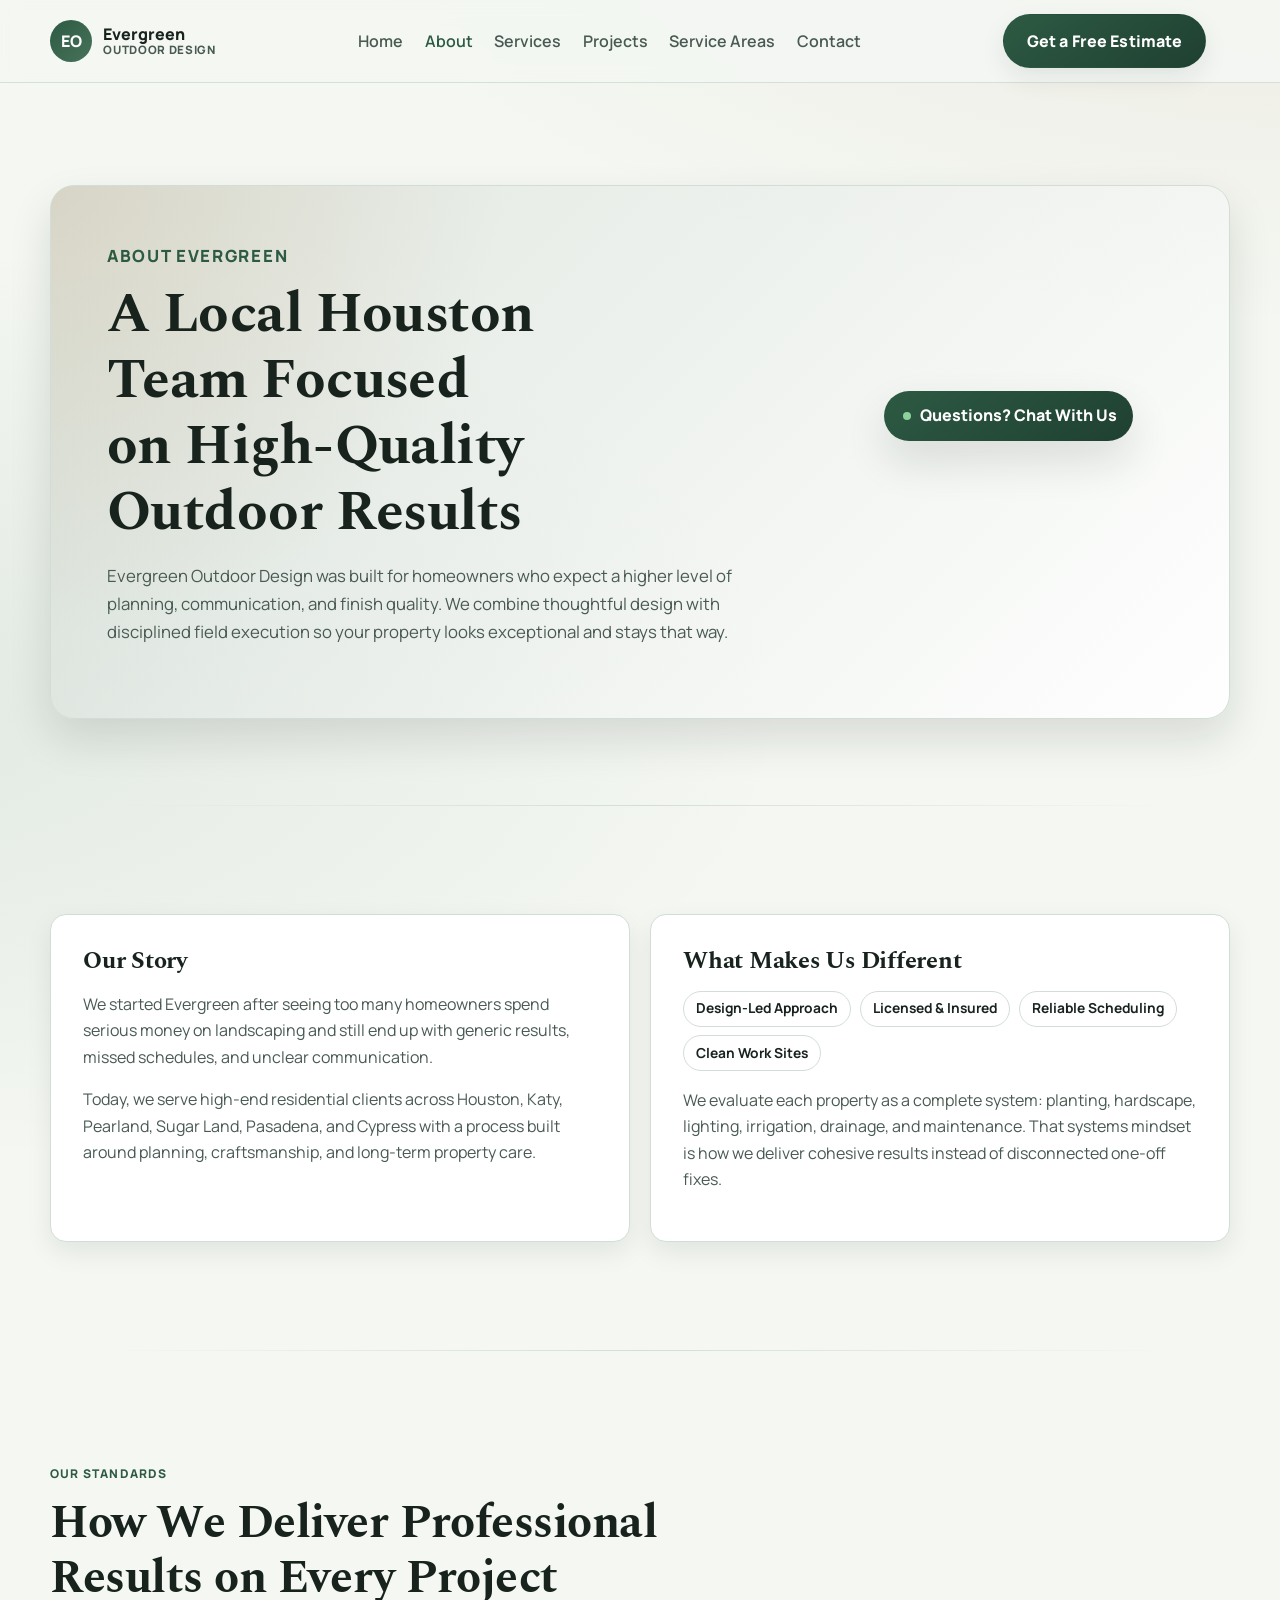
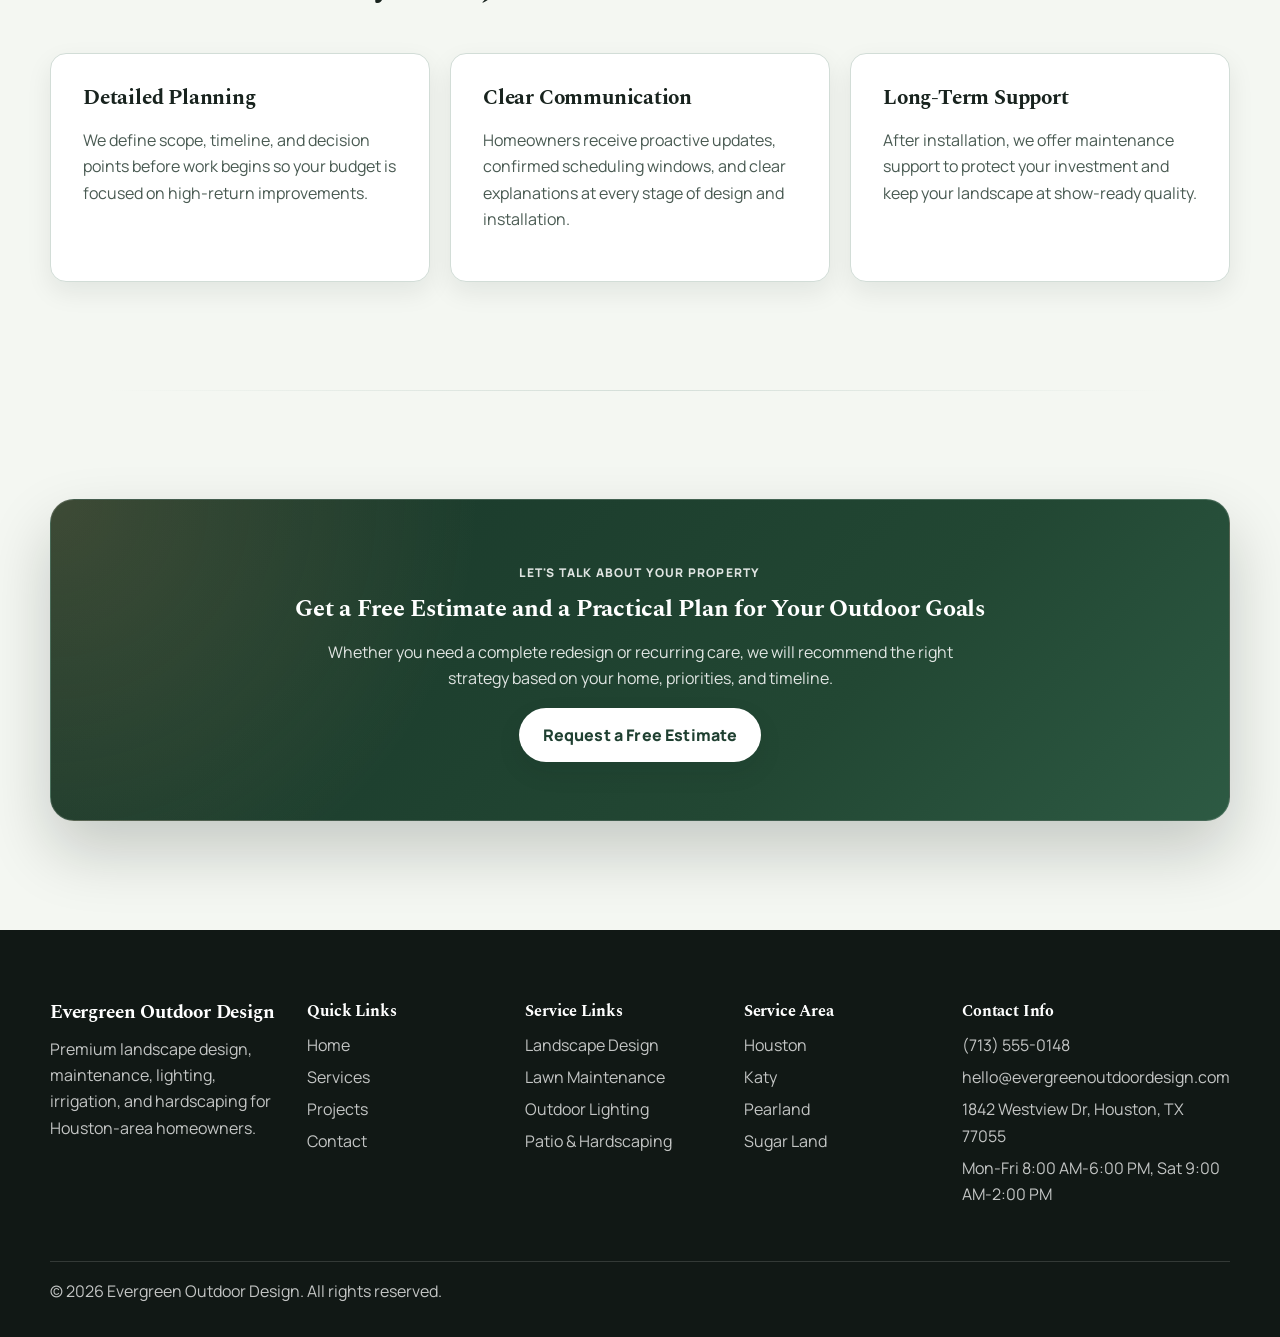
==== about.html @ 821542f3 "Add new service pages for patio hardscaping, projects, service areas, and services with detailed des" ====
<!DOCTYPE html>
<html lang="en">
  <head>
    <meta charset="UTF-8" />
    <meta name="viewport" content="width=device-width, initial-scale=1.0" />
    <title>About Evergreen Outdoor Design | Houston Landscaping Experts</title>
    <meta
      name="description"
      content="Learn how Evergreen Outdoor Design helps Houston homeowners with premium landscape design, installation, and maintenance."
    />
    <link rel="preconnect" href="https://fonts.googleapis.com" />
    <link rel="preconnect" href="https://fonts.gstatic.com" crossorigin />
    <link
      href="https://fonts.googleapis.com/css2?family=Manrope:wght@400;500;600;700;800&family=Spectral:wght@500;600;700&display=swap"
      rel="stylesheet"
    />
    <link rel="stylesheet" href="styles.css" />
  </head>
  <body>
    <a class="skip-link" href="#main-content">Skip to content</a>

    <header class="site-header">
      <div class="container nav-wrap">
        <a class="brand" href="index.html" aria-label="Evergreen Outdoor Design Home">
          <span class="brand-mark">EO</span>
          <span class="brand-text">Evergreen<small>Outdoor Design</small></span>
        </a>
        <button class="menu-toggle" aria-expanded="false" aria-controls="main-nav">
          Menu
        </button>
        <nav class="main-nav" id="main-nav" aria-label="Primary">
          <a href="index.html">Home</a>
          <a href="about.html">About</a>
          <a href="services.html">Services</a>
          <a href="projects.html">Projects</a>
          <a href="service-areas.html">Service Areas</a>
          <a href="contact.html">Contact</a>
        </nav>
        <a class="btn btn-primary nav-cta" href="contact.html">Get a Free Estimate</a>
      </div>
    </header>

    <main id="main-content">
      <section class="page-hero section">
        <div class="container page-hero-panel">
          <p class="eyebrow">About Evergreen</p>
          <h1>A Local Houston Team Focused on High-Quality Outdoor Results</h1>
          <p>
            Evergreen Outdoor Design was built for homeowners who expect a higher level
            of planning, communication, and finish quality. We combine thoughtful
            design with disciplined field execution so your property looks exceptional
            and stays that way.
          </p>
        </div>
      </section>

      <section class="section">
        <div class="container grid-2">
          <article class="card">
            <h2>Our Story</h2>
            <p>
              We started Evergreen after seeing too many homeowners spend serious money
              on landscaping and still end up with generic results, missed schedules,
              and unclear communication.
            </p>
            <p>
              Today, we serve high-end residential clients across Houston, Katy,
              Pearland, Sugar Land, Pasadena, and Cypress with a process built around
              planning, craftsmanship, and long-term property care.
            </p>
          </article>
          <article class="card">
            <h2>What Makes Us Different</h2>
            <ul class="pill-list" style="margin-bottom: 1rem">
              <li>Design-Led Approach</li>
              <li>Licensed &amp; Insured</li>
              <li>Reliable Scheduling</li>
              <li>Clean Work Sites</li>
            </ul>
            <p>
              We evaluate each property as a complete system: planting, hardscape,
              lighting, irrigation, drainage, and maintenance. That systems mindset is
              how we deliver cohesive results instead of disconnected one-off fixes.
            </p>
          </article>
        </div>
      </section>

      <section class="section">
        <div class="container">
          <div class="section-head">
            <p class="eyebrow">Our Standards</p>
            <h2>How We Deliver Professional Results on Every Project</h2>
          </div>
          <div class="grid-3">
            <article class="card">
              <h3>Detailed Planning</h3>
              <p>
                We define scope, timeline, and decision points before work begins so
                your budget is focused on high-return improvements.
              </p>
            </article>
            <article class="card">
              <h3>Clear Communication</h3>
              <p>
                Homeowners receive proactive updates, confirmed scheduling windows, and
                clear explanations at every stage of design and installation.
              </p>
            </article>
            <article class="card">
              <h3>Long-Term Support</h3>
              <p>
                After installation, we offer maintenance support to protect your
                investment and keep your landscape at show-ready quality.
              </p>
            </article>
          </div>
        </div>
      </section>

      <section class="section">
        <div class="container cta-band">
          <p class="eyebrow">Let's Talk About Your Property</p>
          <h2>Get a Free Estimate and a Practical Plan for Your Outdoor Goals</h2>
          <p>
            Whether you need a complete redesign or recurring care, we will recommend
            the right strategy based on your home, priorities, and timeline.
          </p>
          <a class="btn btn-primary" href="contact.html">Request a Free Estimate</a>
        </div>
      </section>
    </main>

    <footer class="site-footer">
      <div class="container footer-grid">
        <div>
          <h3>Evergreen Outdoor Design</h3>
          <p>
            Premium landscape design, maintenance, lighting, irrigation, and
            hardscaping for Houston-area homeowners.
          </p>
        </div>
        <div>
          <h4>Quick Links</h4>
          <ul>
            <li><a href="index.html">Home</a></li>
            <li><a href="services.html">Services</a></li>
            <li><a href="projects.html">Projects</a></li>
            <li><a href="contact.html">Contact</a></li>
          </ul>
        </div>
        <div>
          <h4>Service Links</h4>
          <ul>
            <li><a href="landscape-design.html">Landscape Design</a></li>
            <li><a href="lawn-maintenance.html">Lawn Maintenance</a></li>
            <li><a href="outdoor-lighting.html">Outdoor Lighting</a></li>
            <li><a href="patio-hardscaping.html">Patio &amp; Hardscaping</a></li>
          </ul>
        </div>
        <div>
          <h4>Service Area</h4>
          <ul>
            <li>Houston</li>
            <li>Katy</li>
            <li>Pearland</li>
            <li>Sugar Land</li>
          </ul>
        </div>
        <div>
          <h4>Contact Info</h4>
          <ul>
            <li>(713) 555-0148</li>
            <li>hello@evergreenoutdoordesign.com</li>
            <li>1842 Westview Dr, Houston, TX 77055</li>
            <li>Mon-Fri 8:00 AM-6:00 PM, Sat 9:00 AM-2:00 PM</li>
          </ul>
        </div>
      </div>
      <div class="container footer-bottom">
        <p>&copy; <span id="year"></span> Evergreen Outdoor Design. All rights reserved.</p>
      </div>
    </footer>

    <section class="chatbot" aria-label="Website chat assistant">
      <button class="chatbot-toggle" id="chatbot-toggle" aria-expanded="false">
        Questions? Chat With Us
      </button>
      <div class="chatbot-panel" id="chatbot-panel">
        <div class="chatbot-header">
          <div class="chatbot-title-wrap">
            <span class="chatbot-avatar" aria-hidden="true">EO</span>
            <div>
              <h3>Evergreen Assistant</h3>
              <p>Usually replies in under 5 minutes</p>
            </div>
          </div>
          <button id="chatbot-close" aria-label="Close chat">&times;</button>
        </div>
        <div class="chatbot-messages" id="chatbot-messages">
          <div class="msg bot">
            Welcome to Evergreen Outdoor Design. I can help with estimates, services,
            and service areas.
            <span class="msg-time">Just now</span>
          </div>
        </div>
        <div class="chatbot-quick-actions">
          <button type="button" data-question="estimate">How do I get an estimate?</button>
          <button type="button" data-question="areas">What areas do you serve?</button>
          <button type="button" data-question="services">What services do you offer?</button>
        </div>
        <form class="chatbot-input-row" id="chatbot-form">
          <label class="sr-only" for="chatbot-input">Type your message</label>
          <input id="chatbot-input" type="text" placeholder="Ask a question..." autocomplete="off" />
          <button type="submit">Send</button>
        </form>
      </div>
    </section>

    <script src="script.js"></script>
  </body>
</html>
---- styles.css ----
/* =========================
   Evergreen Outdoor Design
   Shared Multi-Page Styles
========================= */

/* ---------- Design Tokens ---------- */
:root {
  --font-body: "Manrope", "Segoe UI", sans-serif;
  --font-heading: "Spectral", Georgia, serif;

  --color-bg: #f4f7f2;
  --color-surface: #ffffff;
  --color-surface-soft: #edf3ee;
  --color-text: #18231e;
  --color-text-soft: #495a52;
  --color-primary: #2d5a43;
  --color-primary-strong: #1f4031;
  --color-accent: #b58b5d;
  --color-border: #d2ddd7;
  --color-dark: #111815;
  --color-success: #8dd29d;

  --shadow-sm: 0 10px 26px rgba(16, 29, 23, 0.08);
  --shadow-md: 0 20px 44px rgba(14, 24, 20, 0.12);
  --shadow-lg: 0 30px 64px rgba(10, 18, 15, 0.2);

  --radius-sm: 10px;
  --radius-md: 16px;
  --radius-lg: 24px;
  --radius-pill: 999px;

  --space-1: 0.5rem;
  --space-2: 0.75rem;
  --space-3: 1rem;
  --space-4: 1.5rem;
  --space-5: 2rem;
  --space-6: 3rem;
  --space-7: 4.5rem;
  --space-8: 6.5rem;

  --max-width: 1180px;
}

/* ---------- Base ---------- */
*,
*::before,
*::after {
  box-sizing: border-box;
}

html {
  scroll-behavior: smooth;
}

body {
  margin: 0;
  font-family: var(--font-body);
  color: var(--color-text);
  line-height: 1.65;
  background:
    radial-gradient(1100px 560px at 106% -8%, rgba(181, 139, 93, 0.15), transparent),
    radial-gradient(920px 460px at -10% 24%, rgba(45, 90, 67, 0.09), transparent),
    var(--color-bg);
}

h1,
h2,
h3,
h4 {
  margin: 0 0 var(--space-3);
  font-family: var(--font-heading);
  line-height: 1.18;
  letter-spacing: -0.01em;
}

h1,
h2 {
  text-wrap: balance;
}

p {
  margin: 0 0 var(--space-3);
  color: var(--color-text-soft);
}

a {
  color: inherit;
  text-decoration: none;
}

ul {
  list-style: none;
  margin: 0;
  padding: 0;
}

input,
textarea,
select,
button {
  font: inherit;
}

.container {
  width: min(100% - 2rem, var(--max-width));
  margin-inline: auto;
}

.section {
  padding-block: clamp(4.2rem, 9vw, 6.8rem);
  position: relative;
}

.section + .section::before {
  content: "";
  position: absolute;
  top: 0;
  left: 50%;
  transform: translateX(-50%);
  width: min(90%, 1060px);
  height: 1px;
  background: linear-gradient(
    90deg,
    rgba(210, 221, 215, 0),
    rgba(210, 221, 215, 0.95),
    rgba(210, 221, 215, 0)
  );
}

.eyebrow {
  display: inline-block;
  margin-bottom: var(--space-2);
  text-transform: uppercase;
  letter-spacing: 0.1em;
  font-weight: 800;
  font-size: 0.75rem;
  color: var(--color-primary);
}

.section-head {
  max-width: 760px;
  margin-bottom: var(--space-6);
}

.section-head h2 {
  font-size: clamp(1.9rem, 4.3vw, 2.9rem);
}

.skip-link {
  position: absolute;
  left: -9999px;
  top: var(--space-2);
  background: var(--color-dark);
  color: #fff;
  padding: 0.55rem 0.8rem;
  border-radius: var(--radius-sm);
  z-index: 999;
}

.skip-link:focus {
  left: var(--space-3);
}

/* ---------- Buttons ---------- */
.btn {
  display: inline-flex;
  align-items: center;
  justify-content: center;
  gap: 0.35rem;
  border: 1px solid transparent;
  border-radius: var(--radius-pill);
  padding: 0.82rem 1.4rem;
  font-weight: 800;
  letter-spacing: 0.01em;
  transition: transform 0.25s ease, box-shadow 0.25s ease, border-color 0.25s ease;
}

.btn:hover,
.btn:focus-visible {
  transform: translateY(-1px);
}

.btn-primary {
  color: #fff;
  background: linear-gradient(145deg, var(--color-primary), var(--color-primary-strong));
  box-shadow: var(--shadow-sm);
}

.btn-primary:hover,
.btn-primary:focus-visible {
  box-shadow: var(--shadow-md);
}

.btn-secondary {
  background: rgba(255, 255, 255, 0.92);
  border-color: #c4d2cb;
}

.btn-secondary:hover,
.btn-secondary:focus-visible {
  border-color: #b1c3ba;
}

/* ---------- Header / Navigation ---------- */
.site-header {
  position: sticky;
  top: 0;
  z-index: 80;
  backdrop-filter: blur(10px);
  background: rgba(244, 247, 242, 0.92);
  border-bottom: 1px solid rgba(210, 221, 215, 0.88);
}

.nav-wrap {
  min-height: 82px;
  display: grid;
  grid-template-columns: auto 1fr auto auto;
  gap: var(--space-4);
  align-items: center;
}

.brand {
  display: inline-flex;
  align-items: center;
  gap: 0.7rem;
}

.brand-mark {
  width: 42px;
  height: 42px;
  border-radius: 50%;
  display: grid;
  place-items: center;
  color: #fff;
  font-weight: 800;
  background: linear-gradient(135deg, var(--color-primary), #48735a);
}

.brand-text {
  font-weight: 800;
  line-height: 1.12;
}

.brand-text small {
  display: block;
  font-size: 0.72rem;
  text-transform: uppercase;
  letter-spacing: 0.06em;
  color: var(--color-text-soft);
}

.menu-toggle {
  display: none;
  border: 1px solid var(--color-border);
  background: #fff;
  border-radius: var(--radius-pill);
  padding: 0.5rem 0.92rem;
  font-weight: 700;
}

.main-nav {
  display: flex;
  justify-content: center;
  gap: 1.35rem;
}

.main-nav a {
  color: var(--color-text-soft);
  font-weight: 600;
  padding-block: 0.15rem;
}

.main-nav a:hover,
.main-nav a:focus-visible,
.main-nav a.active {
  color: var(--color-primary);
}

/* ---------- Hero ---------- */
.hero {
  padding-top: clamp(4.8rem, 9vw, 7.2rem);
}

.hero-grid {
  display: grid;
  grid-template-columns: 1.08fr 0.92fr;
  gap: clamp(1.8rem, 4vw, 3.6rem);
  align-items: center;
}

.hero h1 {
  font-size: clamp(2.3rem, 6vw, 4.2rem);
  max-width: 14ch;
}

.hero-subhead {
  max-width: 62ch;
  font-size: clamp(1rem, 1.5vw, 1.15rem);
}

.hero-actions {
  display: flex;
  flex-wrap: wrap;
  gap: var(--space-3);
  margin-block: var(--space-4);
}

.trust-badges {
  display: grid;
  grid-template-columns: repeat(2, minmax(0, 1fr));
  gap: 0.6rem;
  max-width: 580px;
}

.trust-badges li {
  border: 1px solid var(--color-border);
  border-radius: var(--radius-pill);
  background: rgba(255, 255, 255, 0.86);
  padding: 0.46rem 0.85rem;
  font-size: 0.9rem;
  color: var(--color-text);
}

.hero-visual {
  min-height: 480px;
  border-radius: var(--radius-lg);
  background:
    linear-gradient(160deg, rgba(42, 80, 60, 0.98), rgba(15, 30, 24, 0.96)),
    radial-gradient(circle at 82% 12%, rgba(255, 255, 255, 0.2), transparent 40%);
  box-shadow: var(--shadow-lg);
  position: relative;
  overflow: hidden;
}

.hero-visual::before {
  content: "";
  position: absolute;
  inset: 0;
  background:
    linear-gradient(90deg, rgba(255, 255, 255, 0.05), transparent),
    repeating-linear-gradient(
      -35deg,
      transparent,
      transparent 22px,
      rgba(255, 255, 255, 0.04) 22px,
      rgba(255, 255, 255, 0.04) 24px
    );
}

.stat-card {
  position: absolute;
  background: rgba(255, 255, 255, 0.93);
  border: 1px solid rgba(255, 255, 255, 0.85);
  border-radius: var(--radius-md);
  box-shadow: var(--shadow-md);
  padding: var(--space-4);
}

.stat-card strong {
  display: block;
  font-family: var(--font-heading);
  font-size: 1.85rem;
  color: var(--color-primary);
}

.stat-primary {
  top: 12%;
  left: 9%;
  width: 62%;
}

.stat-secondary {
  right: 8%;
  top: 48%;
  width: 44%;
}

.stat-tertiary {
  left: 9%;
  bottom: 10%;
  width: 50%;
}

/* ---------- Page Hero ---------- */
.page-hero {
  padding-top: clamp(4.2rem, 8vw, 6.5rem);
  padding-bottom: clamp(3.4rem, 7vw, 5.4rem);
}

.page-hero-panel {
  border: 1px solid var(--color-border);
  border-radius: var(--radius-lg);
  padding: clamp(2rem, 5vw, 3.5rem);
  background:
    radial-gradient(circle at 0% 0%, rgba(181, 139, 93, 0.2), transparent 35%),
    linear-gradient(135deg, rgba(45, 90, 67, 0.1), rgba(255, 255, 255, 0.92));
  box-shadow: var(--shadow-md);
}

.page-hero h1 {
  font-size: clamp(2rem, 5vw, 3.5rem);
  max-width: 16ch;
}

.page-hero p {
  max-width: 66ch;
  font-size: 1.05rem;
}

/* ---------- Shared Layout Blocks ---------- */
.grid-2 {
  display: grid;
  grid-template-columns: repeat(2, minmax(0, 1fr));
  gap: 1.25rem;
}

.grid-3 {
  display: grid;
  grid-template-columns: repeat(3, minmax(0, 1fr));
  gap: 1.25rem;
}

.card {
  background: var(--color-surface);
  border: 1px solid var(--color-border);
  border-radius: var(--radius-md);
  padding: var(--space-5);
  box-shadow: var(--shadow-sm);
}

.card h3 {
  font-size: 1.3rem;
}

.pill-list {
  display: flex;
  flex-wrap: wrap;
  gap: 0.55rem;
}

.pill-list li {
  border-radius: var(--radius-pill);
  border: 1px solid var(--color-border);
  background: rgba(255, 255, 255, 0.9);
  padding: 0.34rem 0.75rem;
  font-weight: 700;
  font-size: 0.86rem;
}

/* ---------- Home Specific ---------- */
.featured-services {
  background: linear-gradient(
    180deg,
    rgba(237, 243, 238, 0.46),
    rgba(237, 243, 238, 0.85) 34%,
    rgba(237, 243, 238, 0.38)
  );
}

.service-card {
  position: relative;
  border-top: 3px solid rgba(45, 90, 67, 0.34);
  transition: transform 0.25s ease, box-shadow 0.25s ease, border-top-color 0.25s ease;
}

.service-card:hover {
  transform: translateY(-4px);
  box-shadow: var(--shadow-md);
  border-top-color: var(--color-primary);
}

.service-icon {
  width: 2.2rem;
  height: 2.2rem;
  border-radius: 50%;
  display: grid;
  place-items: center;
  background: linear-gradient(145deg, var(--color-primary), var(--color-primary-strong));
  color: #fff;
  font-size: 0.74rem;
  font-weight: 800;
  margin-bottom: 0.65rem;
}

.service-link {
  margin-top: auto;
  display: inline-block;
  font-weight: 800;
  color: var(--color-primary);
}

.service-link:hover,
.service-link:focus-visible {
  color: var(--color-primary-strong);
}

.projects-grid {
  display: grid;
  grid-template-columns: repeat(12, minmax(0, 1fr));
  gap: 1.25rem;
}

.project-card {
  grid-column: span 6;
  overflow: hidden;
  padding: 0;
  transition: transform 0.25s ease, box-shadow 0.25s ease;
}

.project-featured {
  grid-column: span 12;
}

.project-card:hover {
  transform: translateY(-4px);
  box-shadow: var(--shadow-md);
}

.project-image {
  min-height: 250px;
  position: relative;
  background:
    linear-gradient(90deg, rgba(42, 54, 48, 0.96) 0 50%, rgba(71, 109, 84, 0.95) 50%),
    radial-gradient(circle at 20% 34%, rgba(255, 255, 255, 0.22), transparent 46%);
}

.project-featured .project-image {
  min-height: 330px;
}

.project-image.variant-two {
  background:
    linear-gradient(90deg, rgba(37, 48, 43, 0.96) 0 47%, rgba(89, 125, 100, 0.95) 47%),
    radial-gradient(circle at 20% 44%, rgba(255, 255, 255, 0.2), transparent 46%);
}

.project-image.variant-three {
  background:
    linear-gradient(90deg, rgba(40, 51, 47, 0.96) 0 52%, rgba(83, 118, 94, 0.95) 52%),
    radial-gradient(circle at 25% 50%, rgba(255, 255, 255, 0.16), transparent 46%);
}

.tag {
  position: absolute;
  top: 14px;
  left: 14px;
  z-index: 2;
  font-size: 0.74rem;
  text-transform: uppercase;
  letter-spacing: 0.08em;
  color: #fff;
  border: 1px solid rgba(255, 255, 255, 0.4);
  border-radius: var(--radius-pill);
  padding: 0.28rem 0.64rem;
}

.tag.after {
  left: auto;
  right: 14px;
}

.project-badge {
  position: absolute;
  left: 14px;
  bottom: 14px;
  z-index: 2;
  font-size: 0.73rem;
  font-weight: 800;
  letter-spacing: 0.04em;
  color: #fff;
  background: rgba(17, 30, 24, 0.44);
  border: 1px solid rgba(255, 255, 255, 0.35);
  border-radius: var(--radius-pill);
  padding: 0.32rem 0.7rem;
}

.project-copy {
  padding: 1.3rem;
}

.testimonials {
  background: linear-gradient(
    180deg,
    rgba(237, 243, 238, 0.28),
    rgba(237, 243, 238, 0.62),
    rgba(237, 243, 238, 0.28)
  );
}

.testimonial-card .stars {
  margin: 0 0 0.5rem;
  color: #c99a5f;
  letter-spacing: 0.08em;
  font-size: 0.9rem;
  font-weight: 800;
}

.testimonial-card .quote {
  position: relative;
  padding-left: 1.2rem;
  color: var(--color-text);
}

.testimonial-card .quote::before {
  content: '"';
  position: absolute;
  left: 0;
  top: -0.28rem;
  font-family: var(--font-heading);
  font-size: 2rem;
  color: rgba(45, 90, 67, 0.28);
}

.testimonial-card h3 {
  margin-bottom: 0.15rem;
  font-size: 1.07rem;
}

.cta-band {
  text-align: center;
  border-radius: var(--radius-lg);
  padding: clamp(2rem, 5vw, 3.6rem);
  background:
    radial-gradient(circle at 0% 0%, rgba(181, 139, 93, 0.24), transparent 35%),
    linear-gradient(135deg, #183629, #224733 66%, #2d5a43);
  border: 1px solid rgba(255, 255, 255, 0.15);
  box-shadow: var(--shadow-lg);
}

.cta-band .eyebrow,
.cta-band h2,
.cta-band p {
  color: #fff;
}

.cta-band p {
  opacity: 0.86;
  max-width: 64ch;
  margin-inline: auto;
}

.cta-band .btn-primary {
  color: var(--color-primary-strong);
  background: #fff;
}

/* ---------- Projects / Gallery ---------- */
.gallery-grid {
  display: grid;
  grid-template-columns: repeat(3, minmax(0, 1fr));
  gap: 1.25rem;
}

.gallery-card {
  overflow: hidden;
  padding: 0;
}

.gallery-visual {
  min-height: 220px;
  background:
    linear-gradient(145deg, rgba(37, 56, 46, 0.95), rgba(80, 118, 95, 0.95)),
    radial-gradient(circle at 80% 10%, rgba(255, 255, 255, 0.2), transparent 42%);
  position: relative;
}

.gallery-card:hover .gallery-visual::after {
  opacity: 0.12;
}

.gallery-visual::after {
  content: "";
  position: absolute;
  inset: 0;
  background: #fff;
  opacity: 0;
  transition: opacity 0.25s ease;
}

.gallery-copy {
  padding: 1.2rem;
}

/* ---------- Contact ---------- */
.contact-layout {
  display: grid;
  grid-template-columns: 1fr 1fr;
  gap: 1.25rem;
  align-items: start;
}

.contact-details {
  display: grid;
  gap: 0.52rem;
  margin-bottom: 1rem;
}

.contact-details li {
  color: var(--color-text-soft);
}

.map-placeholder {
  min-height: 180px;
  border-radius: var(--radius-md);
  border: 1px dashed #b6c5bd;
  background: linear-gradient(165deg, #f3f7f2, #e7eee7);
  color: var(--color-text-soft);
  font-weight: 600;
  display: grid;
  place-items: center;
}

.form-card label {
  display: block;
  margin-bottom: 0.35rem;
  font-weight: 700;
  color: var(--color-text);
}

.form-card input,
.form-card textarea,
.form-card select {
  width: 100%;
  border: 1px solid #c7d3cc;
  border-radius: var(--radius-sm);
  background: #fff;
  padding: 0.72rem 0.8rem;
  margin-bottom: 0.85rem;
}

.form-card input:focus,
.form-card textarea:focus,
.form-card select:focus {
  outline: 2px solid rgba(45, 90, 67, 0.2);
  border-color: var(--color-primary);
}

.form-note {
  margin-top: var(--space-2);
  min-height: 1.4rem;
  color: var(--color-primary);
}

/* ---------- Footer ---------- */
.site-footer {
  background: var(--color-dark);
  color: rgba(255, 255, 255, 0.84);
  padding-top: var(--space-7);
}

.footer-grid {
  display: grid;
  grid-template-columns: 1.2fr 1fr 1fr 1fr 1.2fr;
  gap: var(--space-4);
  padding-bottom: var(--space-6);
}

.site-footer h3,
.site-footer h4 {
  color: #fff;
  margin-bottom: var(--space-2);
}

.site-footer p,
.site-footer li {
  color: rgba(255, 255, 255, 0.75);
}

.site-footer li {
  margin-bottom: 0.35rem;
}

.site-footer a:hover,
.site-footer a:focus-visible {
  color: #fff;
}

.footer-bottom {
  border-top: 1px solid rgba(255, 255, 255, 0.14);
  padding-block: var(--space-3);
}

/* ---------- Chatbot ---------- */
.chatbot {
  position: fixed;
  right: 1rem;
  bottom: 1rem;
  z-index: 90;
}

.chatbot-toggle {
  border: 0;
  border-radius: var(--radius-pill);
  padding: 0.74rem 1rem 0.74rem 1.16rem;
  color: #fff;
  background: linear-gradient(145deg, var(--color-primary), var(--color-primary-strong));
  font-weight: 800;
  box-shadow: var(--shadow-md);
  display: inline-flex;
  align-items: center;
  gap: 0.55rem;
  cursor: pointer;
}

.chatbot-toggle::before {
  content: "";
  width: 0.52rem;
  height: 0.52rem;
  border-radius: 50%;
  background: var(--color-success);
  box-shadow: 0 0 0 0 rgba(141, 210, 157, 0.66);
  animation: pulse 1.8s infinite;
}

@keyframes pulse {
  0% {
    box-shadow: 0 0 0 0 rgba(141, 210, 157, 0.66);
  }
  70% {
    box-shadow: 0 0 0 10px rgba(141, 210, 157, 0);
  }
  100% {
    box-shadow: 0 0 0 0 rgba(141, 210, 157, 0);
  }
}

.chatbot-panel {
  width: min(380px, calc(100vw - 2rem));
  margin-top: 0.8rem;
  border-radius: var(--radius-md);
  border: 1px solid var(--color-border);
  overflow: hidden;
  background: #fff;
  box-shadow: var(--shadow-lg);
  opacity: 0;
  transform: translateY(10px) scale(0.98);
  visibility: hidden;
  pointer-events: none;
  transition: opacity 0.22s ease, transform 0.22s ease, visibility 0.22s ease;
}

.chatbot-panel.open {
  opacity: 1;
  transform: translateY(0) scale(1);
  visibility: visible;
  pointer-events: auto;
}

.chatbot-header {
  display: flex;
  justify-content: space-between;
  align-items: flex-start;
  gap: 0.6rem;
  padding: 0.85rem 0.95rem;
  border-bottom: 1px solid var(--color-border);
  background: linear-gradient(145deg, #f3f8f4, #edf4ef);
}

.chatbot-title-wrap {
  display: flex;
  align-items: center;
  gap: 0.6rem;
}

.chatbot-avatar {
  width: 32px;
  height: 32px;
  border-radius: 50%;
  display: grid;
  place-items: center;
  color: #fff;
  font-size: 0.78rem;
  font-weight: 800;
  background: linear-gradient(145deg, var(--color-primary), var(--color-primary-strong));
}

.chatbot-header h3 {
  margin: 0;
  font-size: 1.04rem;
}

.chatbot-header p {
  margin: 0;
  font-size: 0.78rem;
}

.chatbot-header button {
  border: 0;
  background: transparent;
  font-size: 1.35rem;
  line-height: 1;
  cursor: pointer;
}

.chatbot-messages {
  max-height: 280px;
  overflow-y: auto;
  padding: 0.9rem;
  display: grid;
  gap: 0.56rem;
}

.msg {
  max-width: 90%;
  border-radius: var(--radius-sm);
  padding: 0.58rem 0.72rem;
  font-size: 0.9rem;
  line-height: 1.5;
}

.msg.bot {
  justify-self: start;
  background: #edf5ef;
  border: 1px solid #d2e1d7;
}

.msg.user {
  justify-self: end;
  background: var(--color-primary);
  color: #fff;
}

.msg-time {
  display: block;
  margin-top: 0.28rem;
  font-size: 0.7rem;
  color: rgba(24, 36, 31, 0.5);
}

.msg.user .msg-time {
  color: rgba(255, 255, 255, 0.75);
}

.msg.typing {
  display: inline-flex;
  align-items: center;
  gap: 0.24rem;
}

.typing-dot {
  width: 0.38rem;
  height: 0.38rem;
  border-radius: 50%;
  background: #87a196;
  animation: typing 1s infinite;
}

.typing-dot:nth-child(2) {
  animation-delay: 0.12s;
}

.typing-dot:nth-child(3) {
  animation-delay: 0.24s;
}

@keyframes typing {
  0%,
  80%,
  100% {
    transform: translateY(0);
    opacity: 0.4;
  }
  40% {
    transform: translateY(-4px);
    opacity: 1;
  }
}

.chatbot-quick-actions {
  display: grid;
  gap: 0.38rem;
  padding: 0.7rem 0.9rem;
  border-top: 1px solid var(--color-border);
  border-bottom: 1px solid var(--color-border);
  background: #fafcfb;
}

.chatbot-quick-actions button {
  text-align: left;
  font-size: 0.86rem;
  font-weight: 700;
  color: var(--color-text);
  border-radius: var(--radius-pill);
  border: 1px solid #cad7d0;
  background: #fff;
  padding: 0.45rem 0.7rem;
  cursor: pointer;
}

.chatbot-input-row {
  display: grid;
  grid-template-columns: 1fr auto;
  gap: 0.5rem;
  padding: 0.78rem 0.9rem;
}

.chatbot-input-row input {
  border: 1px solid #c6d4cc;
  border-radius: var(--radius-pill);
  padding: 0.55rem 0.75rem;
}

.chatbot-input-row button {
  border: 0;
  border-radius: var(--radius-pill);
  background: var(--color-primary);
  color: #fff;
  padding-inline: 0.85rem;
  font-weight: 700;
  cursor: pointer;
}

.sr-only {
  position: absolute;
  width: 1px;
  height: 1px;
  padding: 0;
  margin: -1px;
  overflow: hidden;
  clip: rect(0, 0, 0, 0);
  border: 0;
}

/* ---------- Responsive ---------- */
@media (max-width: 1120px) {
  .nav-wrap {
    grid-template-columns: auto auto 1fr auto;
  }

  .menu-toggle {
    display: inline-flex;
  }

  .main-nav {
    position: absolute;
    top: 82px;
    left: 0;
    right: 0;
    background: rgba(244, 247, 242, 0.98);
    border-bottom: 1px solid var(--color-border);
    display: grid;
    max-height: 0;
    overflow: hidden;
    transition: max-height 0.3s ease;
  }

  .main-nav a {
    padding: 0.9rem 1rem;
    border-top: 1px solid rgba(210, 221, 215, 0.75);
  }

  .main-nav.open {
    max-height: 360px;
  }

  .nav-cta {
    display: none;
  }

  .hero-grid,
  .grid-3,
  .contact-layout,
  .footer-grid {
    grid-template-columns: 1fr;
  }

  .grid-2 {
    grid-template-columns: repeat(2, minmax(0, 1fr));
  }

  .gallery-grid {
    grid-template-columns: repeat(2, minmax(0, 1fr));
  }

  .projects-grid {
    grid-template-columns: repeat(2, minmax(0, 1fr));
  }

  .project-card,
  .project-featured {
    grid-column: span 1;
  }

  .project-featured .project-image {
    min-height: 260px;
  }
}

@media (max-width: 760px) {
  .section {
    padding-block: clamp(3.6rem, 9vw, 4.8rem);
  }

  .trust-badges,
  .grid-2,
  .gallery-grid,
  .projects-grid {
    grid-template-columns: 1fr;
  }

  .hero-visual {
    min-height: 360px;
  }

  .stat-primary {
    width: 82%;
  }

  .stat-secondary {
    width: 54%;
  }

  .stat-tertiary {
    width: 58%;
  }
}
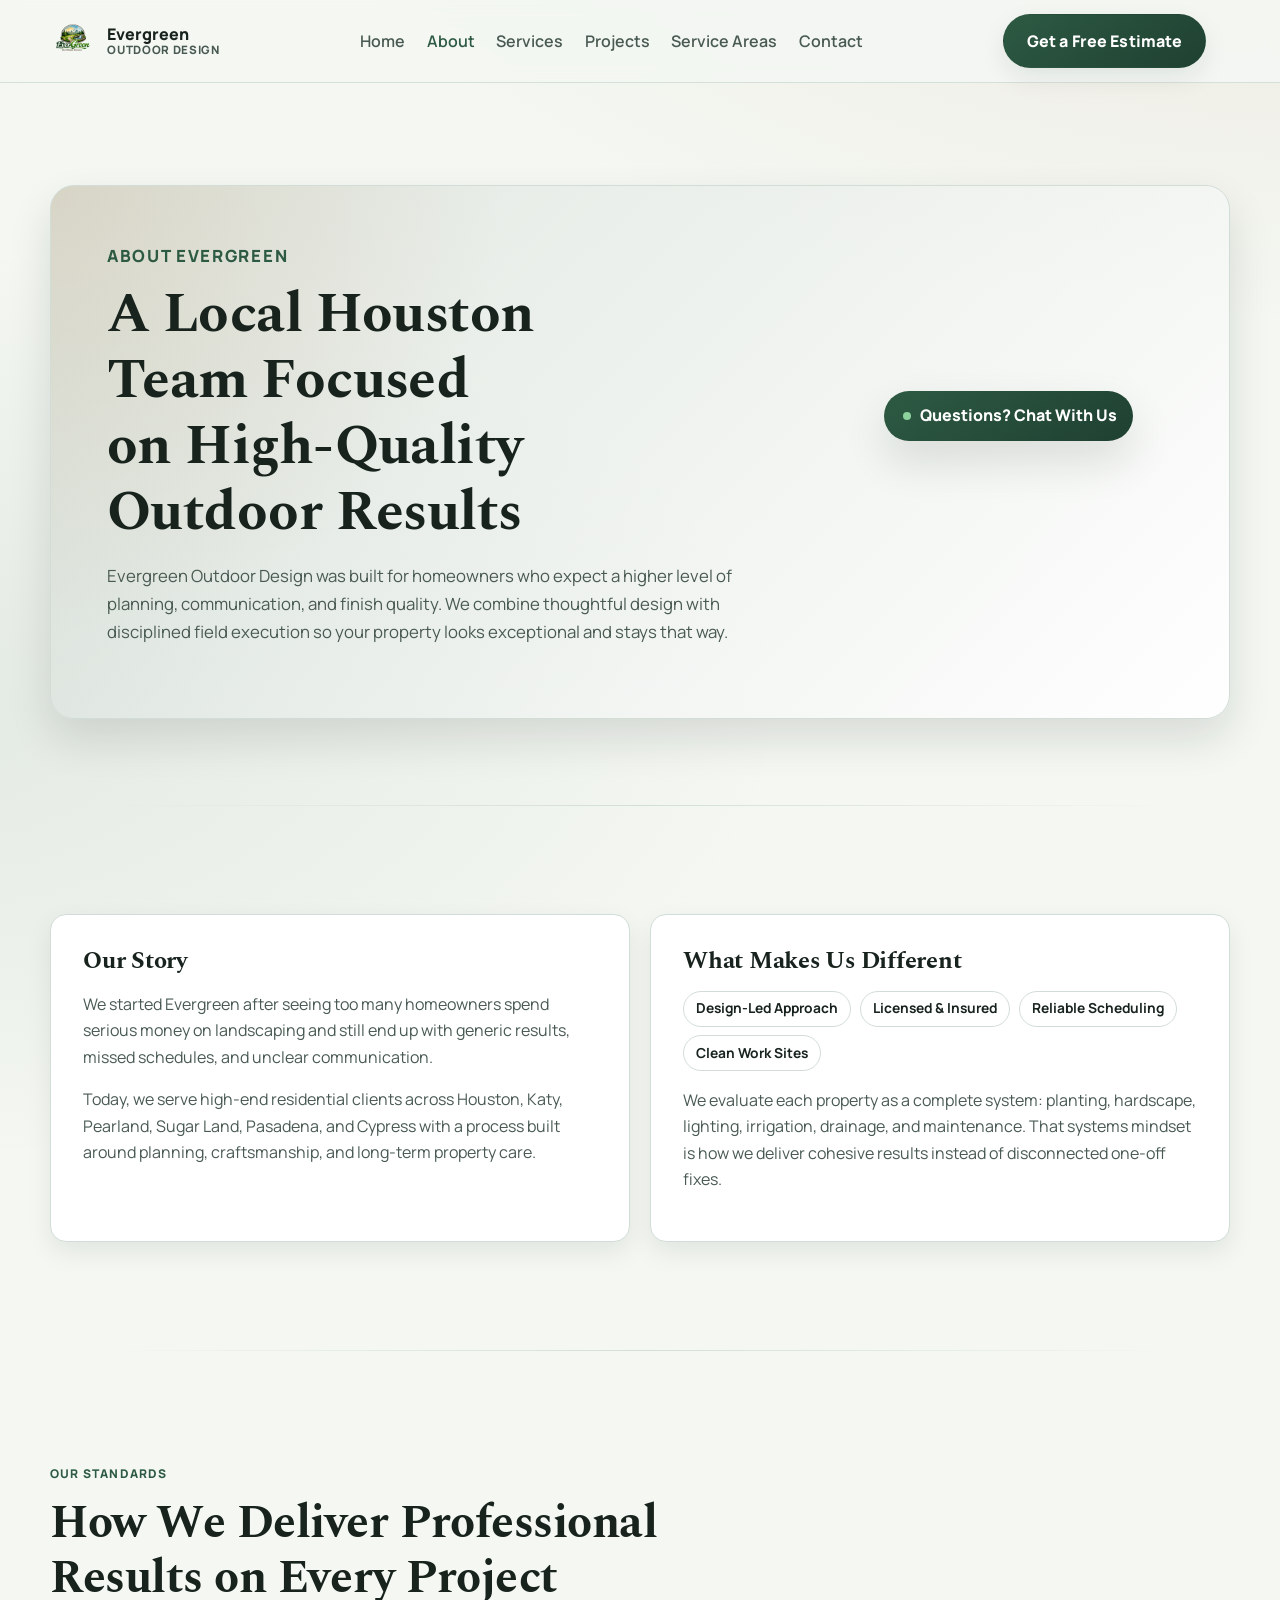
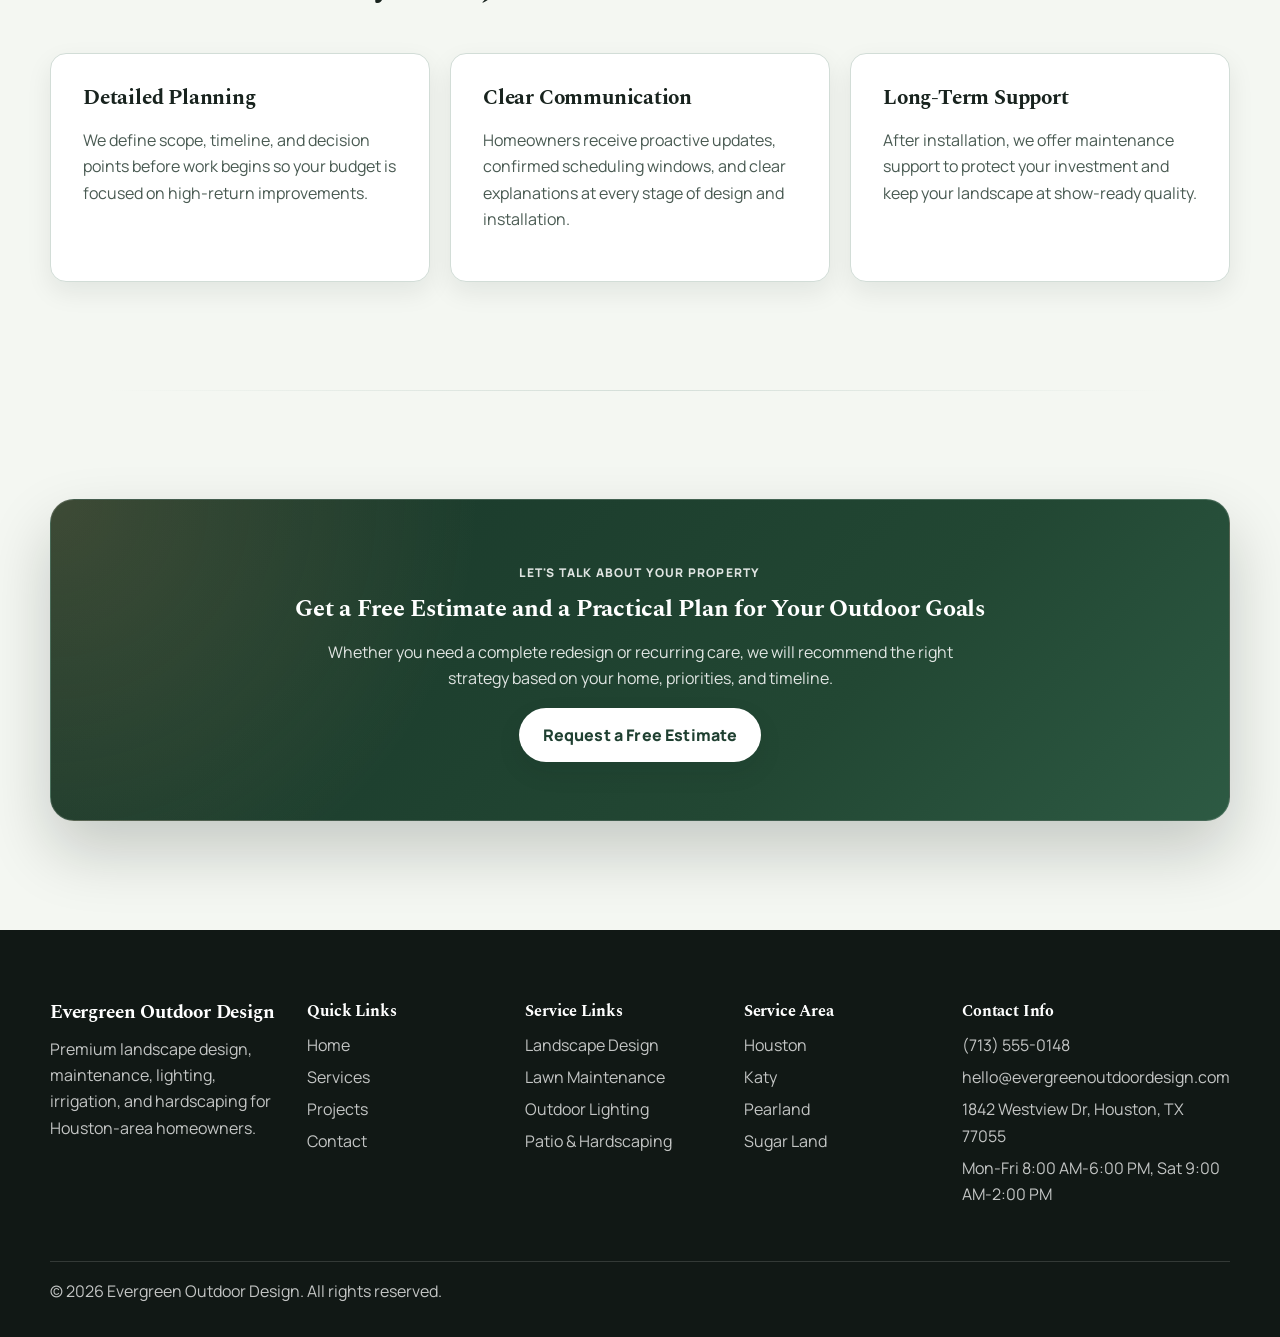
==== commit dd00f2d1: "added photos" ====
--- a/about.html
+++ b/about.html
@@ -22,7 +22,7 @@
     <header class="site-header">
       <div class="container nav-wrap">
         <a class="brand" href="index.html" aria-label="Evergreen Outdoor Design Home">
-          <span class="brand-mark">EO</span>
+          <img class="brand-logo" src="images/logo.png" alt="Evergreen Outdoor Design logo" />
           <span class="brand-text">Evergreen<small>Outdoor Design</small></span>
         </a>
         <button class="menu-toggle" aria-expanded="false" aria-controls="main-nav">
--- a/styles.css
+++ b/styles.css
@@ -225,6 +225,13 @@
   gap: 0.7rem;
 }
 
+.brand-logo {
+  width: 46px;
+  height: 46px;
+  object-fit: contain;
+  flex-shrink: 0;
+}
+
 .brand-mark {
   width: 42px;
   height: 42px;
@@ -347,6 +354,89 @@
     );
 }
 
+.consult-card {
+  border-top: 4px solid var(--color-primary);
+}
+
+.consult-visual {
+  width: 100%;
+  min-height: 170px;
+  border-radius: var(--radius-md);
+  margin-bottom: 1rem;
+  background:
+    linear-gradient(180deg, rgba(13, 24, 20, 0.08), rgba(13, 24, 20, 0.28)),
+    url("https://images.unsplash.com/photo-1592415486683-b81f0f8b0c20?auto=format&fit=crop&w=1200&q=80")
+      center / cover no-repeat;
+}
+
+.consult-card h3 {
+  font-size: 1.55rem;
+}
+
+.quick-form {
+  display: grid;
+  gap: 0.45rem;
+}
+
+.quick-form label {
+  font-weight: 700;
+  color: var(--color-text);
+  font-size: 0.9rem;
+}
+
+.quick-form input,
+.quick-form select {
+  width: 100%;
+  border: 1px solid #c8d4cd;
+  border-radius: var(--radius-sm);
+  background: #fff;
+  padding: 0.68rem 0.78rem;
+  margin-bottom: 0.45rem;
+}
+
+.quick-form input:focus,
+.quick-form select:focus {
+  outline: 2px solid rgba(45, 90, 67, 0.2);
+  border-color: var(--color-primary);
+}
+
+.metrics-strip {
+  padding-block: 0 2.4rem;
+}
+
+.metrics-strip::before {
+  display: none;
+}
+
+.metrics-grid {
+  display: grid;
+  grid-template-columns: repeat(4, minmax(0, 1fr));
+  gap: 0.8rem;
+}
+
+.metric-item {
+  background: rgba(255, 255, 255, 0.92);
+  border: 1px solid var(--color-border);
+  border-radius: var(--radius-md);
+  box-shadow: var(--shadow-sm);
+  padding: 1rem 1.1rem;
+}
+
+.metric-item strong {
+  display: block;
+  font-family: var(--font-heading);
+  font-size: 1.8rem;
+  color: var(--color-primary);
+  line-height: 1;
+  margin-bottom: 0.35rem;
+}
+
+.metric-item p {
+  margin: 0;
+  font-size: 0.9rem;
+  color: var(--color-text-soft);
+}
+
 .stat-card {
   position: absolute;
   background: rgba(255, 255, 255, 0.93);
@@ -520,8 +610,9 @@
   min-height: 250px;
   position: relative;
   background:
-    linear-gradient(90deg, rgba(42, 54, 48, 0.96) 0 50%, rgba(71, 109, 84, 0.95) 50%),
-    radial-gradient(circle at 20% 34%, rgba(255, 255, 255, 0.22), transparent 46%);
+    linear-gradient(180deg, rgba(18, 31, 25, 0.15), rgba(18, 31, 25, 0.42)),
+    url("https://images.unsplash.com/photo-1598902108854-10e335adac99?auto=format&fit=crop&w=1600&q=80")
+      center / cover no-repeat;
 }
 
 .project-featured .project-image {
@@ -530,14 +621,16 @@
 
 .project-image.variant-two {
   background:
-    linear-gradient(90deg, rgba(37, 48, 43, 0.96) 0 47%, rgba(89, 125, 100, 0.95) 47%),
-    radial-gradient(circle at 20% 44%, rgba(255, 255, 255, 0.2), transparent 46%);
+    linear-gradient(180deg, rgba(18, 31, 25, 0.1), rgba(18, 31, 25, 0.35)),
+    url("https://images.unsplash.com/photo-1558293842-c0fd3db86157?auto=format&fit=crop&w=1600&q=80")
+      center / cover no-repeat;
 }
 
 .project-image.variant-three {
   background:
-    linear-gradient(90deg, rgba(40, 51, 47, 0.96) 0 52%, rgba(83, 118, 94, 0.95) 52%),
-    radial-gradient(circle at 25% 50%, rgba(255, 255, 255, 0.16), transparent 46%);
+    linear-gradient(180deg, rgba(18, 31, 25, 0.12), rgba(18, 31, 25, 0.38)),
+    url("https://images.unsplash.com/photo-1558521558-037f1cb02784?auto=format&fit=crop&w=1600&q=80")
+      center / cover no-repeat;
 }
 
 .tag {
@@ -644,6 +737,23 @@
   background: #fff;
 }
 
+.process-grid {
+  display: grid;
+  grid-template-columns: repeat(4, minmax(0, 1fr));
+  gap: 1rem;
+}
+
+.process-step span {
+  display: inline-block;
+  margin-bottom: 0.45rem;
+  color: var(--color-accent);
+  font-weight: 800;
+}
+
+.process-step h3 {
+  font-size: 1.16rem;
+}
+
 /* ---------- Projects / Gallery ---------- */
 .gallery-grid {
   display: grid;
@@ -658,10 +768,46 @@
 
 .gallery-visual {
   min-height: 220px;
-  background:
-    linear-gradient(145deg, rgba(37, 56, 46, 0.95), rgba(80, 118, 95, 0.95)),
-    radial-gradient(circle at 80% 10%, rgba(255, 255, 255, 0.2), transparent 42%);
+  background: linear-gradient(180deg, rgba(15, 27, 22, 0.14), rgba(15, 27, 22, 0.34));
   position: relative;
+  background-size: cover;
+  background-position: center;
+}
+
+.gallery-visual.one {
+  background-image:
+    linear-gradient(180deg, rgba(15, 27, 22, 0.14), rgba(15, 27, 22, 0.34)),
+    url("https://images.unsplash.com/photo-1501004318641-b39e6451bec6?auto=format&fit=crop&w=1200&q=80");
+}
+
+.gallery-visual.two {
+  background-image:
+    linear-gradient(180deg, rgba(15, 27, 22, 0.14), rgba(15, 27, 22, 0.34)),
+    url("https://images.unsplash.com/photo-1473448912268-2022ce9509d8?auto=format&fit=crop&w=1200&q=80");
+}
+
+.gallery-visual.three {
+  background-image:
+    linear-gradient(180deg, rgba(15, 27, 22, 0.14), rgba(15, 27, 22, 0.34)),
+    url("https://images.unsplash.com/photo-1560749003-f4b1e17e2f06?auto=format&fit=crop&w=1200&q=80");
+}
+
+.gallery-visual.four {
+  background-image:
+    linear-gradient(180deg, rgba(15, 27, 22, 0.14), rgba(15, 27, 22, 0.34)),
+    url("https://images.unsplash.com/photo-1615707940590-118c63d9ef16?auto=format&fit=crop&w=1200&q=80");
+}
+
+.gallery-visual.five {
+  background-image:
+    linear-gradient(180deg, rgba(15, 27, 22, 0.14), rgba(15, 27, 22, 0.34)),
+    url("https://images.unsplash.com/photo-1591825729269-caeb344f6df2?auto=format&fit=crop&w=1200&q=80");
+}
+
+.gallery-visual.six {
+  background-image:
+    linear-gradient(180deg, rgba(15, 27, 22, 0.14), rgba(15, 27, 22, 0.34)),
+    url("https://images.unsplash.com/photo-1563291074-2bf8677ac0f5?auto=format&fit=crop&w=1200&q=80");
 }
 
 .gallery-card:hover .gallery-visual::after {
@@ -1064,6 +1210,14 @@
     grid-template-columns: 1fr;
   }
 
+  .metrics-grid {
+    grid-template-columns: repeat(2, minmax(0, 1fr));
+  }
+
+  .process-grid {
+    grid-template-columns: repeat(2, minmax(0, 1fr));
+  }
+
   .grid-2 {
     grid-template-columns: repeat(2, minmax(0, 1fr));
   }
@@ -1094,7 +1248,9 @@
   .trust-badges,
   .grid-2,
   .gallery-grid,
-  .projects-grid {
+  .projects-grid,
+  .metrics-grid,
+  .process-grid {
     grid-template-columns: 1fr;
   }
 
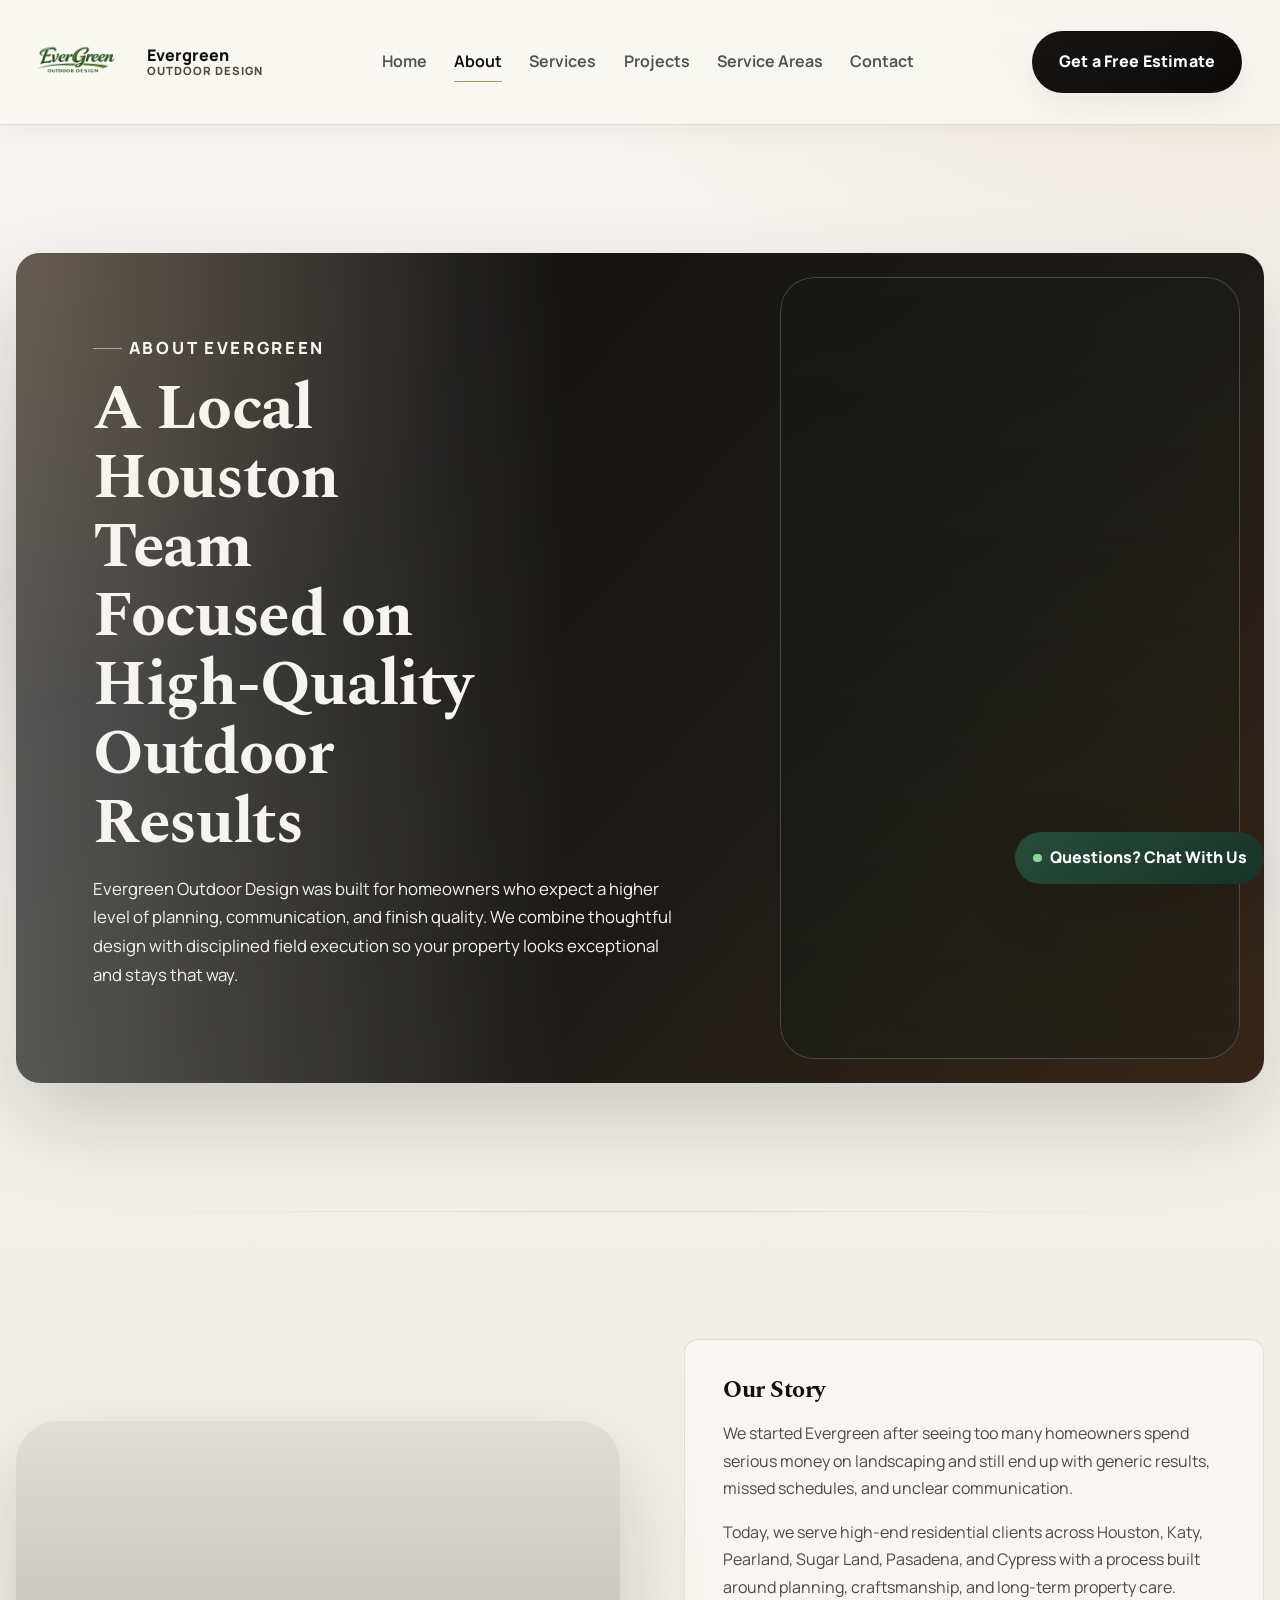
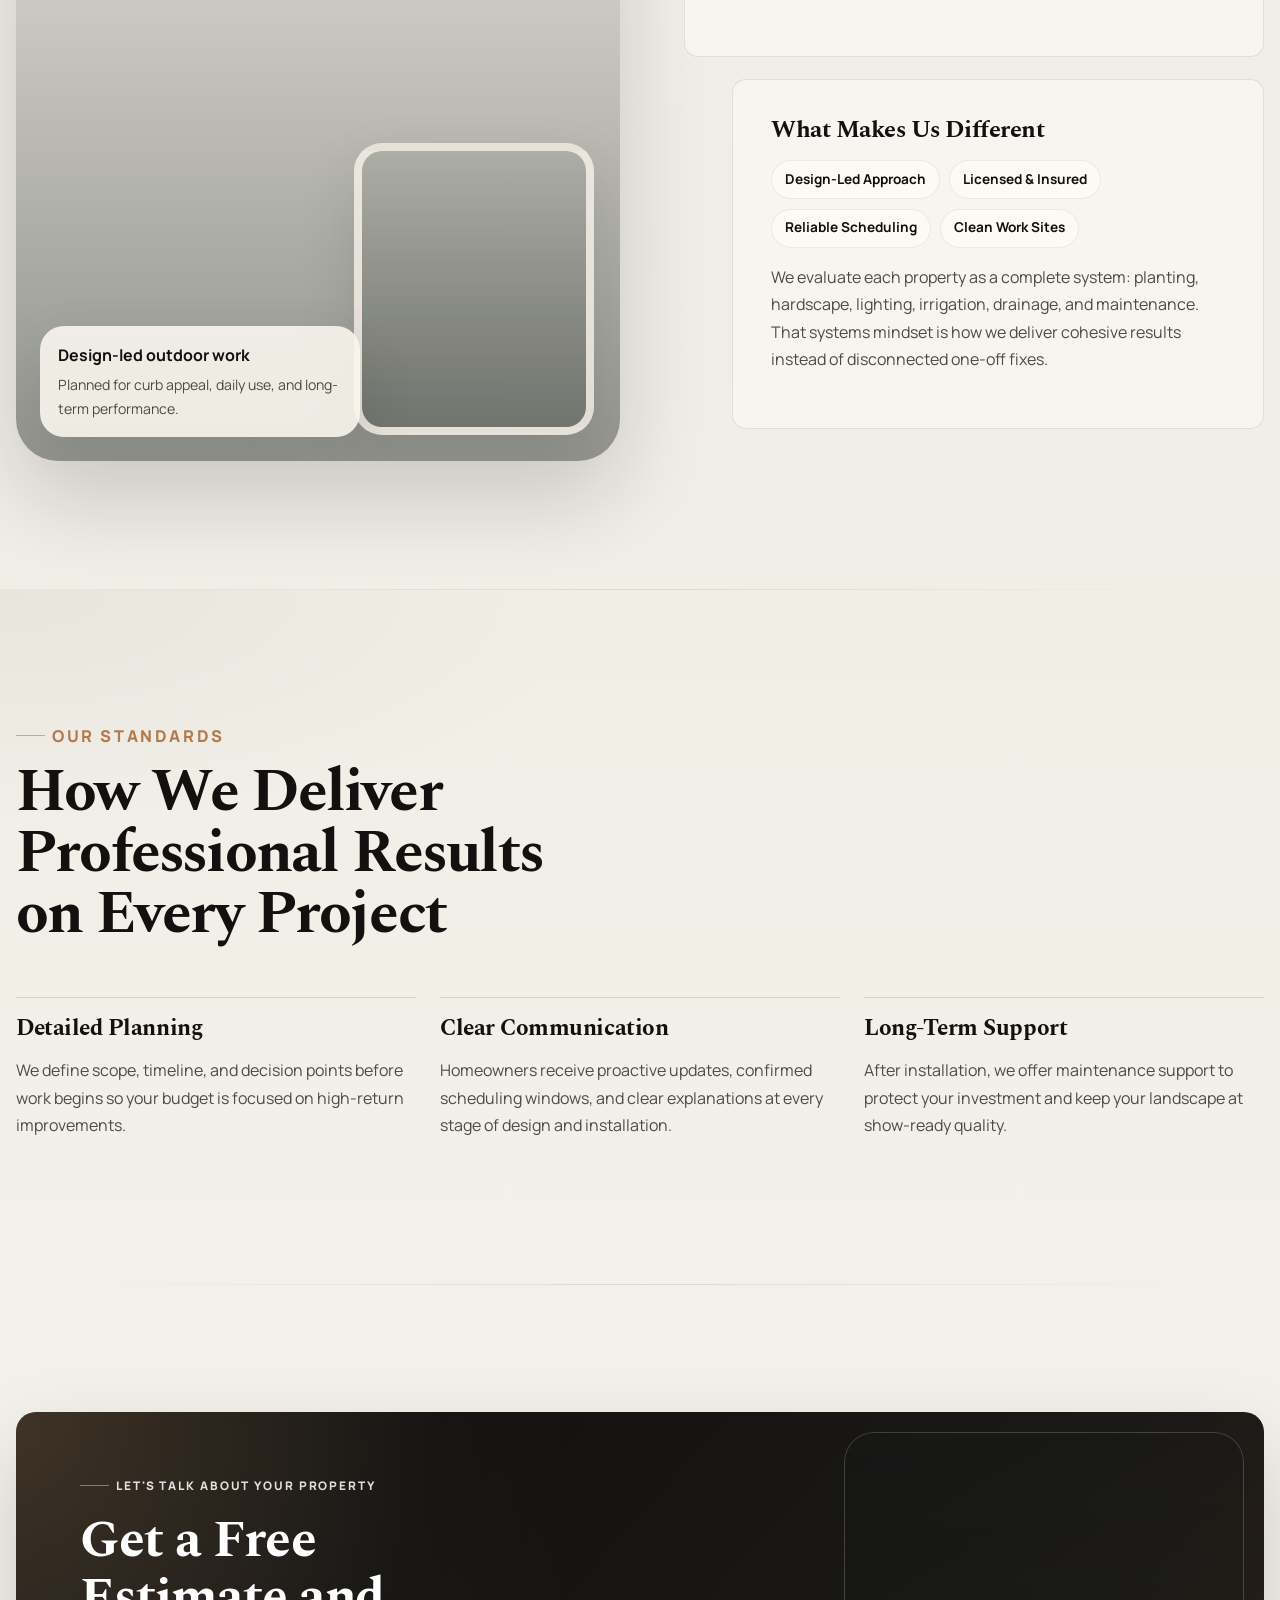
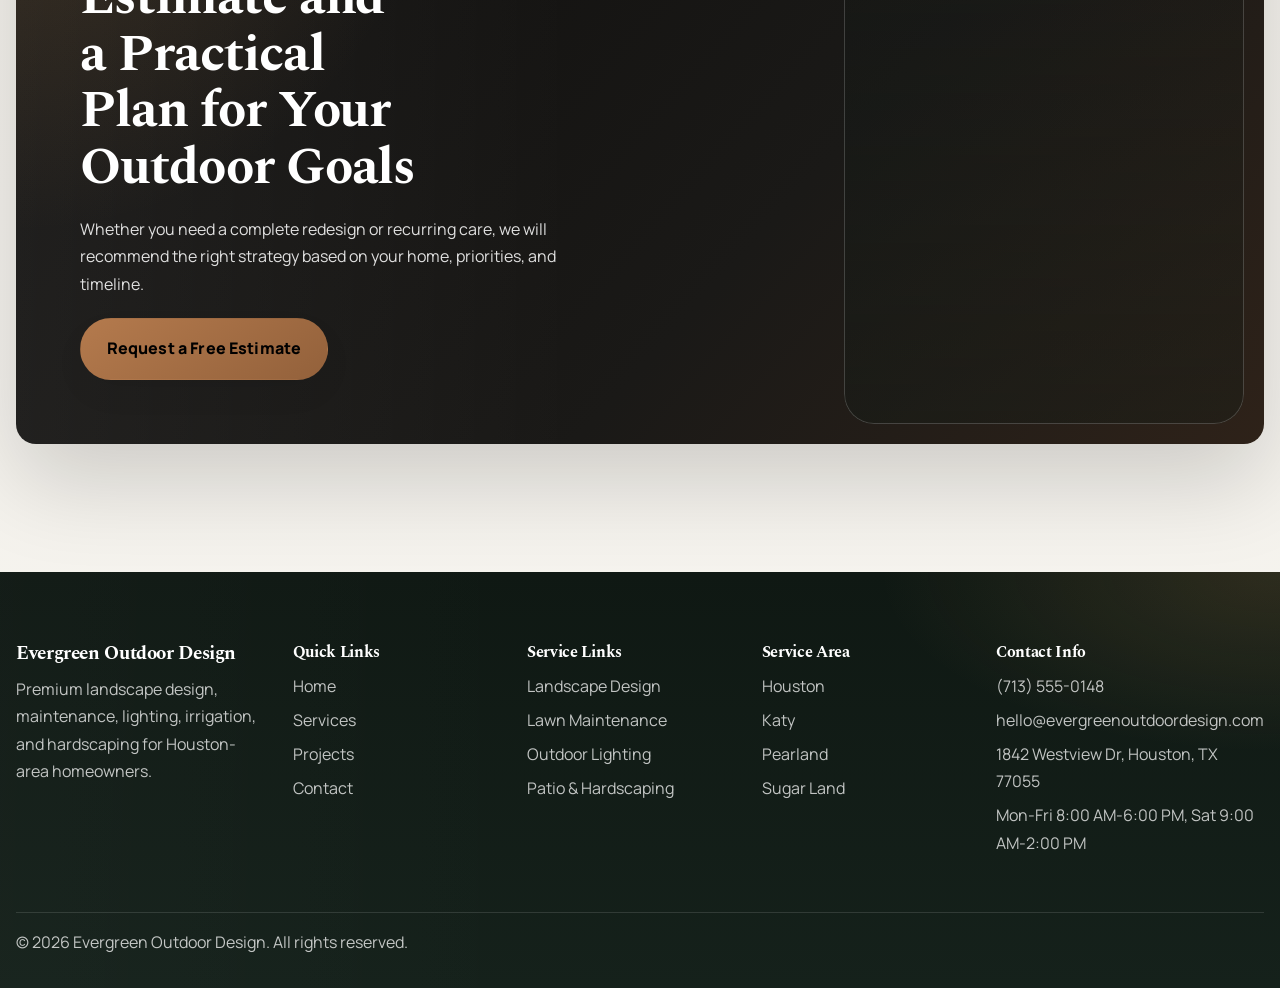
==== commit 6d80bbe0: "adding images readjusting containers" ====
--- a/about.html
+++ b/about.html
@@ -16,7 +16,7 @@
     />
     <link rel="stylesheet" href="styles.css" />
   </head>
-  <body>
+  <body class="page-about">
     <a class="skip-link" href="#main-content">Skip to content</a>
 
     <header class="site-header">
@@ -55,59 +55,67 @@
       </section>
 
       <section class="section">
-        <div class="container grid-2">
-          <article class="card">
-            <h2>Our Story</h2>
-            <p>
-              We started Evergreen after seeing too many homeowners spend serious money
-              on landscaping and still end up with generic results, missed schedules,
-              and unclear communication.
-            </p>
-            <p>
-              Today, we serve high-end residential clients across Houston, Katy,
-              Pearland, Sugar Land, Pasadena, and Cypress with a process built around
-              planning, craftsmanship, and long-term property care.
-            </p>
-          </article>
-          <article class="card">
-            <h2>What Makes Us Different</h2>
-            <ul class="pill-list" style="margin-bottom: 1rem">
-              <li>Design-Led Approach</li>
-              <li>Licensed &amp; Insured</li>
-              <li>Reliable Scheduling</li>
-              <li>Clean Work Sites</li>
-            </ul>
-            <p>
-              We evaluate each property as a complete system: planting, hardscape,
-              lighting, irrigation, drainage, and maintenance. That systems mindset is
-              how we deliver cohesive results instead of disconnected one-off fixes.
-            </p>
-          </article>
-        </div>
-      </section>
-
-      <section class="section">
+        <div class="container story-layout">
+          <div class="story-visual about-story-visual">
+            <div class="story-visual-note">
+              <strong>Design-led outdoor work</strong>
+              <span>Planned for curb appeal, daily use, and long-term performance.</span>
+            </div>
+          </div>
+          <div class="story-copy-stack">
+            <article class="card story-panel">
+              <h2>Our Story</h2>
+              <p>
+                We started Evergreen after seeing too many homeowners spend serious money
+                on landscaping and still end up with generic results, missed schedules,
+                and unclear communication.
+              </p>
+              <p>
+                Today, we serve high-end residential clients across Houston, Katy,
+                Pearland, Sugar Land, Pasadena, and Cypress with a process built around
+                planning, craftsmanship, and long-term property care.
+              </p>
+            </article>
+            <article class="card story-panel story-panel-accent">
+              <h2>What Makes Us Different</h2>
+              <ul class="pill-list" style="margin-bottom: 1rem">
+                <li>Design-Led Approach</li>
+                <li>Licensed &amp; Insured</li>
+                <li>Reliable Scheduling</li>
+                <li>Clean Work Sites</li>
+              </ul>
+              <p>
+                We evaluate each property as a complete system: planting, hardscape,
+                lighting, irrigation, drainage, and maintenance. That systems mindset is
+                how we deliver cohesive results instead of disconnected one-off fixes.
+              </p>
+            </article>
+          </div>
+        </div>
+      </section>
+
+      <section class="section standards-section">
         <div class="container">
           <div class="section-head">
             <p class="eyebrow">Our Standards</p>
             <h2>How We Deliver Professional Results on Every Project</h2>
           </div>
-          <div class="grid-3">
-            <article class="card">
+          <div class="grid-3 standards-grid">
+            <article class="card standard-card">
               <h3>Detailed Planning</h3>
               <p>
                 We define scope, timeline, and decision points before work begins so
                 your budget is focused on high-return improvements.
               </p>
             </article>
-            <article class="card">
+            <article class="card standard-card">
               <h3>Clear Communication</h3>
               <p>
                 Homeowners receive proactive updates, confirmed scheduling windows, and
                 clear explanations at every stage of design and installation.
               </p>
             </article>
-            <article class="card">
+            <article class="card standard-card">
               <h3>Long-Term Support</h3>
               <p>
                 After installation, we offer maintenance support to protect your
--- a/styles.css
+++ b/styles.css
@@ -8,25 +8,25 @@
   --font-body: "Manrope", "Segoe UI", sans-serif;
   --font-heading: "Spectral", Georgia, serif;
 
-  --color-bg: #f4f7f2;
-  --color-surface: #ffffff;
-  --color-surface-soft: #edf3ee;
-  --color-text: #18231e;
-  --color-text-soft: #495a52;
-  --color-primary: #2d5a43;
-  --color-primary-strong: #1f4031;
-  --color-accent: #b58b5d;
-  --color-border: #d2ddd7;
-  --color-dark: #111815;
-  --color-success: #8dd29d;
-
-  --shadow-sm: 0 10px 26px rgba(16, 29, 23, 0.08);
-  --shadow-md: 0 20px 44px rgba(14, 24, 20, 0.12);
-  --shadow-lg: 0 30px 64px rgba(10, 18, 15, 0.2);
-
-  --radius-sm: 10px;
-  --radius-md: 16px;
-  --radius-lg: 24px;
+  --color-bg: #f7f4ed;
+  --color-surface: #fcfaf5;
+  --color-surface-soft: #f2ede2;
+  --color-text: #1a241f;
+  --color-text-soft: #56645d;
+  --color-primary: #2f5d46;
+  --color-primary-strong: #1d3d2f;
+  --color-accent: #b8874d;
+  --color-border: rgba(81, 97, 88, 0.16);
+  --color-dark: #111913;
+  --color-success: #90d0a0;
+
+  --shadow-sm: 0 18px 38px rgba(20, 31, 25, 0.08);
+  --shadow-md: 0 28px 60px rgba(18, 28, 23, 0.12);
+  --shadow-lg: 0 40px 90px rgba(12, 20, 16, 0.18);
+
+  --radius-sm: 12px;
+  --radius-md: 22px;
+  --radius-lg: 34px;
   --radius-pill: 999px;
 
   --space-1: 0.5rem;
@@ -38,7 +38,56 @@
   --space-7: 4.5rem;
   --space-8: 6.5rem;
 
-  --max-width: 1180px;
+  --max-width: 1220px;
+
+  --page-hero-image: url("https://images.unsplash.com/photo-1501004318641-b39e6451bec6?auto=format&fit=crop&w=1400&q=80");
+  --cta-image: url("https://images.unsplash.com/photo-1558904541-efa843a96f01?auto=format&fit=crop&w=1200&q=80");
+}
+
+/* ---------- Page Image Themes ---------- */
+.page-home {
+  --home-hero-image: url("https://images.unsplash.com/photo-1558521558-037f1cb02784?auto=format&fit=crop&w=1600&q=80");
+  --cta-image: url("https://images.unsplash.com/photo-1560749003-f4b1e17e2f06?auto=format&fit=crop&w=1200&q=80");
+}
+
+.page-about {
+  --page-hero-image: url("https://images.unsplash.com/photo-1598902108854-10e335adac99?auto=format&fit=crop&w=1400&q=80");
+}
+
+.page-services {
+  --page-hero-image: url("https://images.unsplash.com/photo-1558293842-c0fd3db86157?auto=format&fit=crop&w=1400&q=80");
+}
+
+.page-landscape-design {
+  --page-hero-image: url("https://images.unsplash.com/photo-1560749003-f4b1e17e2f06?auto=format&fit=crop&w=1400&q=80");
+}
+
+.page-lawn-maintenance {
+  --page-hero-image: url("https://images.unsplash.com/photo-1623746939731-f3d5f7c3c22d?auto=format&fit=crop&w=1400&q=80");
+}
+
+.page-outdoor-lighting {
+  --page-hero-image: url("https://images.unsplash.com/photo-1505693416388-ac5ce068fe85?auto=format&fit=crop&w=1400&q=80");
+}
+
+.page-irrigation-drainage {
+  --page-hero-image: url("https://images.unsplash.com/photo-1585320806297-9794b3e4eeae?auto=format&fit=crop&w=1400&q=80");
+}
+
+.page-patio-hardscaping {
+  --page-hero-image: url("https://images.unsplash.com/photo-1505693416388-ac5ce068fe85?auto=format&fit=crop&w=1400&q=80");
+}
+
+.page-projects {
+  --page-hero-image: url("https://images.unsplash.com/photo-1558521558-037f1cb02784?auto=format&fit=crop&w=1400&q=80");
+}
+
+.page-service-areas {
+  --page-hero-image: url("https://images.unsplash.com/photo-1473448912268-2022ce9509d8?auto=format&fit=crop&w=1400&q=80");
+}
+
+.page-contact {
+  --page-hero-image: url("https://images.unsplash.com/photo-1494526585095-c41746248156?auto=format&fit=crop&w=1400&q=80");
 }
 
 /* ---------- Base ---------- */
@@ -56,11 +105,11 @@
   margin: 0;
   font-family: var(--font-body);
   color: var(--color-text);
-  line-height: 1.65;
+  line-height: 1.72;
   background:
-    radial-gradient(1100px 560px at 106% -8%, rgba(181, 139, 93, 0.15), transparent),
-    radial-gradient(920px 460px at -10% 24%, rgba(45, 90, 67, 0.09), transparent),
-    var(--color-bg);
+    radial-gradient(920px 520px at 100% -5%, rgba(184, 135, 77, 0.16), transparent),
+    radial-gradient(860px 460px at -8% 22%, rgba(47, 93, 70, 0.1), transparent),
+    linear-gradient(180deg, #fbfaf7 0%, #f6f2ea 100%);
 }
 
 h1,
@@ -69,8 +118,8 @@
 h4 {
   margin: 0 0 var(--space-3);
   font-family: var(--font-heading);
-  line-height: 1.18;
-  letter-spacing: -0.01em;
+  line-height: 1.08;
+  letter-spacing: -0.02em;
 }
 
 h1,
@@ -101,14 +150,18 @@
   font: inherit;
 }
 
+button {
+  border: 0;
+}
+
 .container {
   width: min(100% - 2rem, var(--max-width));
   margin-inline: auto;
 }
 
 .section {
-  padding-block: clamp(4.2rem, 9vw, 6.8rem);
-  position: relative;
+  position: relative;
+  padding-block: clamp(4.8rem, 9vw, 7.6rem);
 }
 
 .section + .section::before {
@@ -117,33 +170,14 @@
   top: 0;
   left: 50%;
   transform: translateX(-50%);
-  width: min(90%, 1060px);
+  width: min(84%, 1060px);
   height: 1px;
   background: linear-gradient(
     90deg,
-    rgba(210, 221, 215, 0),
-    rgba(210, 221, 215, 0.95),
-    rgba(210, 221, 215, 0)
+    rgba(101, 116, 109, 0),
+    rgba(101, 116, 109, 0.28),
+    rgba(101, 116, 109, 0)
   );
-}
-
-.eyebrow {
-  display: inline-block;
-  margin-bottom: var(--space-2);
-  text-transform: uppercase;
-  letter-spacing: 0.1em;
-  font-weight: 800;
-  font-size: 0.75rem;
-  color: var(--color-primary);
-}
-
-.section-head {
-  max-width: 760px;
-  margin-bottom: var(--space-6);
-}
-
-.section-head h2 {
-  font-size: clamp(1.9rem, 4.3vw, 2.9rem);
 }
 
 .skip-link {
@@ -161,999 +195,37 @@
   left: var(--space-3);
 }
 
-/* ---------- Buttons ---------- */
-.btn {
+.eyebrow {
   display: inline-flex;
   align-items: center;
-  justify-content: center;
-  gap: 0.35rem;
-  border: 1px solid transparent;
-  border-radius: var(--radius-pill);
-  padding: 0.82rem 1.4rem;
+  gap: 0.45rem;
+  margin-bottom: var(--space-2);
+  text-transform: uppercase;
+  letter-spacing: 0.14em;
   font-weight: 800;
-  letter-spacing: 0.01em;
-  transition: transform 0.25s ease, box-shadow 0.25s ease, border-color 0.25s ease;
-}
-
-.btn:hover,
-.btn:focus-visible {
-  transform: translateY(-1px);
-}
-
-.btn-primary {
-  color: #fff;
-  background: linear-gradient(145deg, var(--color-primary), var(--color-primary-strong));
-  box-shadow: var(--shadow-sm);
-}
-
-.btn-primary:hover,
-.btn-primary:focus-visible {
-  box-shadow: var(--shadow-md);
-}
-
-.btn-secondary {
-  background: rgba(255, 255, 255, 0.92);
-  border-color: #c4d2cb;
-}
-
-.btn-secondary:hover,
-.btn-secondary:focus-visible {
-  border-color: #b1c3ba;
-}
-
-/* ---------- Header / Navigation ---------- */
-.site-header {
-  position: sticky;
-  top: 0;
-  z-index: 80;
-  backdrop-filter: blur(10px);
-  background: rgba(244, 247, 242, 0.92);
-  border-bottom: 1px solid rgba(210, 221, 215, 0.88);
-}
-
-.nav-wrap {
-  min-height: 82px;
-  display: grid;
-  grid-template-columns: auto 1fr auto auto;
-  gap: var(--space-4);
-  align-items: center;
-}
-
-.brand {
-  display: inline-flex;
-  align-items: center;
-  gap: 0.7rem;
-}
-
-.brand-logo {
-  width: 46px;
-  height: 46px;
-  object-fit: contain;
-  flex-shrink: 0;
-}
-
-.brand-mark {
-  width: 42px;
-  height: 42px;
-  border-radius: 50%;
-  display: grid;
-  place-items: center;
-  color: #fff;
-  font-weight: 800;
-  background: linear-gradient(135deg, var(--color-primary), #48735a);
-}
-
-.brand-text {
-  font-weight: 800;
-  line-height: 1.12;
-}
-
-.brand-text small {
-  display: block;
-  font-size: 0.72rem;
-  text-transform: uppercase;
-  letter-spacing: 0.06em;
-  color: var(--color-text-soft);
-}
-
-.menu-toggle {
-  display: none;
-  border: 1px solid var(--color-border);
-  background: #fff;
-  border-radius: var(--radius-pill);
-  padding: 0.5rem 0.92rem;
-  font-weight: 700;
-}
-
-.main-nav {
-  display: flex;
-  justify-content: center;
-  gap: 1.35rem;
-}
-
-.main-nav a {
-  color: var(--color-text-soft);
-  font-weight: 600;
-  padding-block: 0.15rem;
-}
-
-.main-nav a:hover,
-.main-nav a:focus-visible,
-.main-nav a.active {
+  font-size: 0.74rem;
   color: var(--color-primary);
 }
 
-/* ---------- Hero ---------- */
-.hero {
-  padding-top: clamp(4.8rem, 9vw, 7.2rem);
-}
-
-.hero-grid {
-  display: grid;
-  grid-template-columns: 1.08fr 0.92fr;
-  gap: clamp(1.8rem, 4vw, 3.6rem);
-  align-items: center;
-}
-
-.hero h1 {
-  font-size: clamp(2.3rem, 6vw, 4.2rem);
-  max-width: 14ch;
-}
-
-.hero-subhead {
-  max-width: 62ch;
-  font-size: clamp(1rem, 1.5vw, 1.15rem);
-}
-
-.hero-actions {
-  display: flex;
-  flex-wrap: wrap;
-  gap: var(--space-3);
-  margin-block: var(--space-4);
-}
-
-.trust-badges {
-  display: grid;
-  grid-template-columns: repeat(2, minmax(0, 1fr));
-  gap: 0.6rem;
-  max-width: 580px;
-}
-
-.trust-badges li {
-  border: 1px solid var(--color-border);
-  border-radius: var(--radius-pill);
-  background: rgba(255, 255, 255, 0.86);
-  padding: 0.46rem 0.85rem;
-  font-size: 0.9rem;
-  color: var(--color-text);
-}
-
-.hero-visual {
-  min-height: 480px;
-  border-radius: var(--radius-lg);
-  background:
-    linear-gradient(160deg, rgba(42, 80, 60, 0.98), rgba(15, 30, 24, 0.96)),
-    radial-gradient(circle at 82% 12%, rgba(255, 255, 255, 0.2), transparent 40%);
-  box-shadow: var(--shadow-lg);
-  position: relative;
-  overflow: hidden;
-}
-
-.hero-visual::before {
+.eyebrow::before {
   content: "";
-  position: absolute;
-  inset: 0;
-  background:
-    linear-gradient(90deg, rgba(255, 255, 255, 0.05), transparent),
-    repeating-linear-gradient(
-      -35deg,
-      transparent,
-      transparent 22px,
-      rgba(255, 255, 255, 0.04) 22px,
-      rgba(255, 255, 255, 0.04) 24px
-    );
-}
-
-.consult-card {
-  border-top: 4px solid var(--color-primary);
-}
-
-.consult-visual {
-  width: 100%;
-  min-height: 170px;
-  border-radius: var(--radius-md);
-  margin-bottom: 1rem;
-  background:
-    linear-gradient(180deg, rgba(13, 24, 20, 0.08), rgba(13, 24, 20, 0.28)),
-    url("https://images.unsplash.com/photo-1592415486683-b81f0f8b0c20?auto=format&fit=crop&w=1200&q=80")
-      center / cover no-repeat;
-}
-
-.consult-card h3 {
-  font-size: 1.55rem;
-}
-
-.quick-form {
-  display: grid;
-  gap: 0.45rem;
-}
-
-.quick-form label {
-  font-weight: 700;
-  color: var(--color-text);
-  font-size: 0.9rem;
-}
-
-.quick-form input,
-.quick-form select {
-  width: 100%;
-  border: 1px solid #c8d4cd;
-  border-radius: var(--radius-sm);
-  background: #fff;
-  padding: 0.68rem 0.78rem;
-  margin-bottom: 0.45rem;
-}
-
-.quick-form input:focus,
-.quick-form select:focus {
-  outline: 2px solid rgba(45, 90, 67, 0.2);
-  border-color: var(--color-primary);
-}
-
-.metrics-strip {
-  padding-block: 0 2.4rem;
-}
-
-.metrics-strip::before {
-  display: none;
-}
-
-.metrics-grid {
-  display: grid;
-  grid-template-columns: repeat(4, minmax(0, 1fr));
-  gap: 0.8rem;
-}
-
-.metric-item {
-  background: rgba(255, 255, 255, 0.92);
-  border: 1px solid var(--color-border);
-  border-radius: var(--radius-md);
-  box-shadow: var(--shadow-sm);
-  padding: 1rem 1.1rem;
-}
-
-.metric-item strong {
-  display: block;
-  font-family: var(--font-heading);
-  font-size: 1.8rem;
-  color: var(--color-primary);
-  line-height: 1;
-  margin-bottom: 0.35rem;
-}
-
-.metric-item p {
-  margin: 0;
-  font-size: 0.9rem;
-  color: var(--color-text-soft);
-}
-
-.stat-card {
-  position: absolute;
-  background: rgba(255, 255, 255, 0.93);
-  border: 1px solid rgba(255, 255, 255, 0.85);
-  border-radius: var(--radius-md);
-  box-shadow: var(--shadow-md);
-  padding: var(--space-4);
-}
-
-.stat-card strong {
-  display: block;
-  font-family: var(--font-heading);
-  font-size: 1.85rem;
-  color: var(--color-primary);
-}
-
-.stat-primary {
-  top: 12%;
-  left: 9%;
-  width: 62%;
-}
-
-.stat-secondary {
-  right: 8%;
-  top: 48%;
-  width: 44%;
-}
-
-.stat-tertiary {
-  left: 9%;
-  bottom: 10%;
-  width: 50%;
-}
-
-/* ---------- Page Hero ---------- */
-.page-hero {
-  padding-top: clamp(4.2rem, 8vw, 6.5rem);
-  padding-bottom: clamp(3.4rem, 7vw, 5.4rem);
-}
-
-.page-hero-panel {
-  border: 1px solid var(--color-border);
-  border-radius: var(--radius-lg);
-  padding: clamp(2rem, 5vw, 3.5rem);
-  background:
-    radial-gradient(circle at 0% 0%, rgba(181, 139, 93, 0.2), transparent 35%),
-    linear-gradient(135deg, rgba(45, 90, 67, 0.1), rgba(255, 255, 255, 0.92));
-  box-shadow: var(--shadow-md);
-}
-
-.page-hero h1 {
-  font-size: clamp(2rem, 5vw, 3.5rem);
-  max-width: 16ch;
-}
-
-.page-hero p {
-  max-width: 66ch;
-  font-size: 1.05rem;
-}
-
-/* ---------- Shared Layout Blocks ---------- */
-.grid-2 {
-  display: grid;
-  grid-template-columns: repeat(2, minmax(0, 1fr));
-  gap: 1.25rem;
-}
-
-.grid-3 {
-  display: grid;
-  grid-template-columns: repeat(3, minmax(0, 1fr));
-  gap: 1.25rem;
-}
-
-.card {
-  background: var(--color-surface);
-  border: 1px solid var(--color-border);
-  border-radius: var(--radius-md);
-  padding: var(--space-5);
-  box-shadow: var(--shadow-sm);
-}
-
-.card h3 {
-  font-size: 1.3rem;
-}
-
-.pill-list {
-  display: flex;
-  flex-wrap: wrap;
-  gap: 0.55rem;
-}
-
-.pill-list li {
-  border-radius: var(--radius-pill);
-  border: 1px solid var(--color-border);
-  background: rgba(255, 255, 255, 0.9);
-  padding: 0.34rem 0.75rem;
-  font-weight: 700;
-  font-size: 0.86rem;
-}
-
-/* ---------- Home Specific ---------- */
-.featured-services {
-  background: linear-gradient(
-    180deg,
-    rgba(237, 243, 238, 0.46),
-    rgba(237, 243, 238, 0.85) 34%,
-    rgba(237, 243, 238, 0.38)
-  );
-}
-
-.service-card {
-  position: relative;
-  border-top: 3px solid rgba(45, 90, 67, 0.34);
-  transition: transform 0.25s ease, box-shadow 0.25s ease, border-top-color 0.25s ease;
-}
-
-.service-card:hover {
-  transform: translateY(-4px);
-  box-shadow: var(--shadow-md);
-  border-top-color: var(--color-primary);
-}
-
-.service-icon {
-  width: 2.2rem;
-  height: 2.2rem;
-  border-radius: 50%;
-  display: grid;
-  place-items: center;
-  background: linear-gradient(145deg, var(--color-primary), var(--color-primary-strong));
-  color: #fff;
-  font-size: 0.74rem;
-  font-weight: 800;
-  margin-bottom: 0.65rem;
-}
-
-.service-link {
-  margin-top: auto;
-  display: inline-block;
-  font-weight: 800;
-  color: var(--color-primary);
-}
-
-.service-link:hover,
-.service-link:focus-visible {
-  color: var(--color-primary-strong);
-}
-
-.projects-grid {
-  display: grid;
-  grid-template-columns: repeat(12, minmax(0, 1fr));
-  gap: 1.25rem;
-}
-
-.project-card {
-  grid-column: span 6;
-  overflow: hidden;
-  padding: 0;
-  transition: transform 0.25s ease, box-shadow 0.25s ease;
-}
-
-.project-featured {
-  grid-column: span 12;
-}
-
-.project-card:hover {
-  transform: translateY(-4px);
-  box-shadow: var(--shadow-md);
-}
-
-.project-image {
-  min-height: 250px;
-  position: relative;
-  background:
-    linear-gradient(180deg, rgba(18, 31, 25, 0.15), rgba(18, 31, 25, 0.42)),
-    url("https://images.unsplash.com/photo-1598902108854-10e335adac99?auto=format&fit=crop&w=1600&q=80")
-      center / cover no-repeat;
-}
-
-.project-featured .project-image {
-  min-height: 330px;
-}
-
-.project-image.variant-two {
-  background:
-    linear-gradient(180deg, rgba(18, 31, 25, 0.1), rgba(18, 31, 25, 0.35)),
-    url("https://images.unsplash.com/photo-1558293842-c0fd3db86157?auto=format&fit=crop&w=1600&q=80")
-      center / cover no-repeat;
-}
-
-.project-image.variant-three {
-  background:
-    linear-gradient(180deg, rgba(18, 31, 25, 0.12), rgba(18, 31, 25, 0.38)),
-    url("https://images.unsplash.com/photo-1558521558-037f1cb02784?auto=format&fit=crop&w=1600&q=80")
-      center / cover no-repeat;
-}
-
-.tag {
-  position: absolute;
-  top: 14px;
-  left: 14px;
-  z-index: 2;
-  font-size: 0.74rem;
-  text-transform: uppercase;
-  letter-spacing: 0.08em;
-  color: #fff;
-  border: 1px solid rgba(255, 255, 255, 0.4);
-  border-radius: var(--radius-pill);
-  padding: 0.28rem 0.64rem;
-}
-
-.tag.after {
-  left: auto;
-  right: 14px;
-}
-
-.project-badge {
-  position: absolute;
-  left: 14px;
-  bottom: 14px;
-  z-index: 2;
-  font-size: 0.73rem;
-  font-weight: 800;
-  letter-spacing: 0.04em;
-  color: #fff;
-  background: rgba(17, 30, 24, 0.44);
-  border: 1px solid rgba(255, 255, 255, 0.35);
-  border-radius: var(--radius-pill);
-  padding: 0.32rem 0.7rem;
-}
-
-.project-copy {
-  padding: 1.3rem;
-}
-
-.testimonials {
-  background: linear-gradient(
-    180deg,
-    rgba(237, 243, 238, 0.28),
-    rgba(237, 243, 238, 0.62),
-    rgba(237, 243, 238, 0.28)
-  );
-}
-
-.testimonial-card .stars {
-  margin: 0 0 0.5rem;
-  color: #c99a5f;
-  letter-spacing: 0.08em;
-  font-size: 0.9rem;
-  font-weight: 800;
-}
-
-.testimonial-card .quote {
-  position: relative;
-  padding-left: 1.2rem;
-  color: var(--color-text);
-}
-
-.testimonial-card .quote::before {
-  content: '"';
-  position: absolute;
-  left: 0;
-  top: -0.28rem;
-  font-family: var(--font-heading);
-  font-size: 2rem;
-  color: rgba(45, 90, 67, 0.28);
-}
-
-.testimonial-card h3 {
-  margin-bottom: 0.15rem;
-  font-size: 1.07rem;
-}
-
-.cta-band {
-  text-align: center;
-  border-radius: var(--radius-lg);
-  padding: clamp(2rem, 5vw, 3.6rem);
-  background:
-    radial-gradient(circle at 0% 0%, rgba(181, 139, 93, 0.24), transparent 35%),
-    linear-gradient(135deg, #183629, #224733 66%, #2d5a43);
-  border: 1px solid rgba(255, 255, 255, 0.15);
-  box-shadow: var(--shadow-lg);
-}
-
-.cta-band .eyebrow,
-.cta-band h2,
-.cta-band p {
-  color: #fff;
-}
-
-.cta-band p {
-  opacity: 0.86;
-  max-width: 64ch;
-  margin-inline: auto;
-}
-
-.cta-band .btn-primary {
-  color: var(--color-primary-strong);
-  background: #fff;
-}
-
-.process-grid {
-  display: grid;
-  grid-template-columns: repeat(4, minmax(0, 1fr));
-  gap: 1rem;
-}
-
-.process-step span {
-  display: inline-block;
-  margin-bottom: 0.45rem;
-  color: var(--color-accent);
-  font-weight: 800;
-}
-
-.process-step h3 {
-  font-size: 1.16rem;
-}
-
-/* ---------- Projects / Gallery ---------- */
-.gallery-grid {
-  display: grid;
-  grid-template-columns: repeat(3, minmax(0, 1fr));
-  gap: 1.25rem;
-}
-
-.gallery-card {
-  overflow: hidden;
-  padding: 0;
-}
-
-.gallery-visual {
-  min-height: 220px;
-  background: linear-gradient(180deg, rgba(15, 27, 22, 0.14), rgba(15, 27, 22, 0.34));
-  position: relative;
-  background-size: cover;
-  background-position: center;
-}
-
-.gallery-visual.one {
-  background-image:
-    linear-gradient(180deg, rgba(15, 27, 22, 0.14), rgba(15, 27, 22, 0.34)),
-    url("https://images.unsplash.com/photo-1501004318641-b39e6451bec6?auto=format&fit=crop&w=1200&q=80");
-}
-
-.gallery-visual.two {
-  background-image:
-    linear-gradient(180deg, rgba(15, 27, 22, 0.14), rgba(15, 27, 22, 0.34)),
-    url("https://images.unsplash.com/photo-1473448912268-2022ce9509d8?auto=format&fit=crop&w=1200&q=80");
-}
-
-.gallery-visual.three {
-  background-image:
-    linear-gradient(180deg, rgba(15, 27, 22, 0.14), rgba(15, 27, 22, 0.34)),
-    url("https://images.unsplash.com/photo-1560749003-f4b1e17e2f06?auto=format&fit=crop&w=1200&q=80");
-}
-
-.gallery-visual.four {
-  background-image:
-    linear-gradient(180deg, rgba(15, 27, 22, 0.14), rgba(15, 27, 22, 0.34)),
-    url("https://images.unsplash.com/photo-1615707940590-118c63d9ef16?auto=format&fit=crop&w=1200&q=80");
-}
-
-.gallery-visual.five {
-  background-image:
-    linear-gradient(180deg, rgba(15, 27, 22, 0.14), rgba(15, 27, 22, 0.34)),
-    url("https://images.unsplash.com/photo-1591825729269-caeb344f6df2?auto=format&fit=crop&w=1200&q=80");
-}
-
-.gallery-visual.six {
-  background-image:
-    linear-gradient(180deg, rgba(15, 27, 22, 0.14), rgba(15, 27, 22, 0.34)),
-    url("https://images.unsplash.com/photo-1563291074-2bf8677ac0f5?auto=format&fit=crop&w=1200&q=80");
-}
-
-.gallery-card:hover .gallery-visual::after {
-  opacity: 0.12;
-}
-
-.gallery-visual::after {
-  content: "";
-  position: absolute;
-  inset: 0;
-  background: #fff;
-  opacity: 0;
-  transition: opacity 0.25s ease;
-}
-
-.gallery-copy {
-  padding: 1.2rem;
-}
-
-/* ---------- Contact ---------- */
-.contact-layout {
-  display: grid;
-  grid-template-columns: 1fr 1fr;
-  gap: 1.25rem;
-  align-items: start;
-}
-
-.contact-details {
-  display: grid;
-  gap: 0.52rem;
-  margin-bottom: 1rem;
-}
-
-.contact-details li {
-  color: var(--color-text-soft);
-}
-
-.map-placeholder {
-  min-height: 180px;
-  border-radius: var(--radius-md);
-  border: 1px dashed #b6c5bd;
-  background: linear-gradient(165deg, #f3f7f2, #e7eee7);
-  color: var(--color-text-soft);
-  font-weight: 600;
-  display: grid;
-  place-items: center;
-}
-
-.form-card label {
-  display: block;
-  margin-bottom: 0.35rem;
-  font-weight: 700;
-  color: var(--color-text);
-}
-
-.form-card input,
-.form-card textarea,
-.form-card select {
-  width: 100%;
-  border: 1px solid #c7d3cc;
-  border-radius: var(--radius-sm);
-  background: #fff;
-  padding: 0.72rem 0.8rem;
+  width: 1.8rem;
+  height: 1px;
+  background: rgba(47, 93, 70, 0.45);
+}
+
+.section-head {
+  max-width: 760px;
+  margin-bottom: clamp(2rem, 4vw, 3.4rem);
+}
+
+.section-head h2 {
+  font-size: clamp(2.15rem, 4.3vw, 3.45rem);
   margin-bottom: 0.85rem;
 }
 
-.form-card input:focus,
-.form-card textarea:focus,
-.form-card select:focus {
-  outline: 2px solid rgba(45, 90, 67, 0.2);
-  border-color: var(--color-primary);
-}
-
-.form-note {
-  margin-top: var(--space-2);
-  min-height: 1.4rem;
-  color: var(--color-primary);
-}
-
-/* ---------- Footer ---------- */
-.site-footer {
-  background: var(--color-dark);
-  color: rgba(255, 255, 255, 0.84);
-  padding-top: var(--space-7);
-}
-
-.footer-grid {
-  display: grid;
-  grid-template-columns: 1.2fr 1fr 1fr 1fr 1.2fr;
-  gap: var(--space-4);
-  padding-bottom: var(--space-6);
-}
-
-.site-footer h3,
-.site-footer h4 {
-  color: #fff;
-  margin-bottom: var(--space-2);
-}
-
-.site-footer p,
-.site-footer li {
-  color: rgba(255, 255, 255, 0.75);
-}
-
-.site-footer li {
-  margin-bottom: 0.35rem;
-}
-
-.site-footer a:hover,
-.site-footer a:focus-visible {
-  color: #fff;
-}
-
-.footer-bottom {
-  border-top: 1px solid rgba(255, 255, 255, 0.14);
-  padding-block: var(--space-3);
-}
-
-/* ---------- Chatbot ---------- */
-.chatbot {
-  position: fixed;
-  right: 1rem;
-  bottom: 1rem;
-  z-index: 90;
-}
-
-.chatbot-toggle {
-  border: 0;
-  border-radius: var(--radius-pill);
-  padding: 0.74rem 1rem 0.74rem 1.16rem;
-  color: #fff;
-  background: linear-gradient(145deg, var(--color-primary), var(--color-primary-strong));
-  font-weight: 800;
-  box-shadow: var(--shadow-md);
-  display: inline-flex;
-  align-items: center;
-  gap: 0.55rem;
-  cursor: pointer;
-}
-
-.chatbot-toggle::before {
-  content: "";
-  width: 0.52rem;
-  height: 0.52rem;
-  border-radius: 50%;
-  background: var(--color-success);
-  box-shadow: 0 0 0 0 rgba(141, 210, 157, 0.66);
-  animation: pulse 1.8s infinite;
-}
-
-@keyframes pulse {
-  0% {
-    box-shadow: 0 0 0 0 rgba(141, 210, 157, 0.66);
-  }
-  70% {
-    box-shadow: 0 0 0 10px rgba(141, 210, 157, 0);
-  }
-  100% {
-    box-shadow: 0 0 0 0 rgba(141, 210, 157, 0);
-  }
-}
-
-.chatbot-panel {
-  width: min(380px, calc(100vw - 2rem));
-  margin-top: 0.8rem;
-  border-radius: var(--radius-md);
-  border: 1px solid var(--color-border);
-  overflow: hidden;
-  background: #fff;
-  box-shadow: var(--shadow-lg);
-  opacity: 0;
-  transform: translateY(10px) scale(0.98);
-  visibility: hidden;
-  pointer-events: none;
-  transition: opacity 0.22s ease, transform 0.22s ease, visibility 0.22s ease;
-}
-
-.chatbot-panel.open {
-  opacity: 1;
-  transform: translateY(0) scale(1);
-  visibility: visible;
-  pointer-events: auto;
-}
-
-.chatbot-header {
-  display: flex;
-  justify-content: space-between;
-  align-items: flex-start;
-  gap: 0.6rem;
-  padding: 0.85rem 0.95rem;
-  border-bottom: 1px solid var(--color-border);
-  background: linear-gradient(145deg, #f3f8f4, #edf4ef);
-}
-
-.chatbot-title-wrap {
-  display: flex;
-  align-items: center;
-  gap: 0.6rem;
-}
-
-.chatbot-avatar {
-  width: 32px;
-  height: 32px;
-  border-radius: 50%;
-  display: grid;
-  place-items: center;
-  color: #fff;
-  font-size: 0.78rem;
-  font-weight: 800;
-  background: linear-gradient(145deg, var(--color-primary), var(--color-primary-strong));
-}
-
-.chatbot-header h3 {
-  margin: 0;
-  font-size: 1.04rem;
-}
-
-.chatbot-header p {
-  margin: 0;
-  font-size: 0.78rem;
-}
-
-.chatbot-header button {
-  border: 0;
-  background: transparent;
-  font-size: 1.35rem;
-  line-height: 1;
-  cursor: pointer;
-}
-
-.chatbot-messages {
-  max-height: 280px;
-  overflow-y: auto;
-  padding: 0.9rem;
-  display: grid;
-  gap: 0.56rem;
-}
-
-.msg {
-  max-width: 90%;
-  border-radius: var(--radius-sm);
-  padding: 0.58rem 0.72rem;
-  font-size: 0.9rem;
-  line-height: 1.5;
-}
-
-.msg.bot {
-  justify-self: start;
-  background: #edf5ef;
-  border: 1px solid #d2e1d7;
-}
-
-.msg.user {
-  justify-self: end;
-  background: var(--color-primary);
-  color: #fff;
-}
-
-.msg-time {
-  display: block;
-  margin-top: 0.28rem;
-  font-size: 0.7rem;
-  color: rgba(24, 36, 31, 0.5);
-}
-
-.msg.user .msg-time {
-  color: rgba(255, 255, 255, 0.75);
-}
-
-.msg.typing {
-  display: inline-flex;
-  align-items: center;
-  gap: 0.24rem;
-}
-
-.typing-dot {
-  width: 0.38rem;
-  height: 0.38rem;
-  border-radius: 50%;
-  background: #87a196;
-  animation: typing 1s infinite;
-}
-
-.typing-dot:nth-child(2) {
-  animation-delay: 0.12s;
-}
-
-.typing-dot:nth-child(3) {
-  animation-delay: 0.24s;
-}
-
-@keyframes typing {
-  0%,
-  80%,
-  100% {
-    transform: translateY(0);
-    opacity: 0.4;
-  }
-  40% {
-    transform: translateY(-4px);
-    opacity: 1;
-  }
-}
-
-.chatbot-quick-actions {
-  display: grid;
-  gap: 0.38rem;
-  padding: 0.7rem 0.9rem;
-  border-top: 1px solid var(--color-border);
-  border-bottom: 1px solid var(--color-border);
-  background: #fafcfb;
-}
-
-.chatbot-quick-actions button {
-  text-align: left;
-  font-size: 0.86rem;
-  font-weight: 700;
-  color: var(--color-text);
-  border-radius: var(--radius-pill);
-  border: 1px solid #cad7d0;
-  background: #fff;
-  padding: 0.45rem 0.7rem;
-  cursor: pointer;
-}
-
-.chatbot-input-row {
-  display: grid;
-  grid-template-columns: 1fr auto;
-  gap: 0.5rem;
-  padding: 0.78rem 0.9rem;
-}
-
-.chatbot-input-row input {
-  border: 1px solid #c6d4cc;
-  border-radius: var(--radius-pill);
-  padding: 0.55rem 0.75rem;
-}
-
-.chatbot-input-row button {
-  border: 0;
-  border-radius: var(--radius-pill);
-  background: var(--color-primary);
-  color: #fff;
-  padding-inline: 0.85rem;
-  font-weight: 700;
-  cursor: pointer;
+.section-head p {
+  font-size: 1.02rem;
 }
 
 .sr-only {
@@ -1167,10 +239,2175 @@
   border: 0;
 }
 
+/* ---------- Buttons ---------- */
+.btn {
+  display: inline-flex;
+  align-items: center;
+  justify-content: center;
+  gap: 0.45rem;
+  padding: 0.92rem 1.48rem;
+  border: 1px solid transparent;
+  border-radius: var(--radius-pill);
+  font-weight: 800;
+  letter-spacing: 0.01em;
+  transition: transform 0.25s ease, box-shadow 0.25s ease, border-color 0.25s ease,
+    background-color 0.25s ease;
+}
+
+.btn:hover,
+.btn:focus-visible {
+  transform: translateY(-2px);
+}
+
+.btn-primary {
+  color: #fff;
+  background: linear-gradient(145deg, var(--color-primary), var(--color-primary-strong));
+  box-shadow: var(--shadow-sm);
+}
+
+.btn-primary:hover,
+.btn-primary:focus-visible {
+  box-shadow: var(--shadow-md);
+}
+
+.btn-secondary {
+  background: rgba(252, 249, 243, 0.82);
+  border-color: rgba(82, 98, 89, 0.18);
+  backdrop-filter: blur(10px);
+}
+
+.btn-secondary:hover,
+.btn-secondary:focus-visible {
+  border-color: rgba(47, 93, 70, 0.32);
+}
+
+/* ---------- Header / Navigation ---------- */
+.site-header {
+  --logo-size-expanded: clamp(5.8rem, 9vw, 7.4rem);
+  --logo-size-compact: clamp(3.1rem, 4.8vw, 3.9rem);
+  position: sticky;
+  top: 0;
+  z-index: 80;
+  background: rgba(247, 244, 237, 0.82);
+  border-bottom: 1px solid rgba(82, 98, 89, 0.12);
+  backdrop-filter: blur(18px);
+  transition: background-color 0.28s ease, border-color 0.28s ease, box-shadow 0.28s ease;
+}
+
+.nav-wrap {
+  min-height: 124px;
+  padding-block: 0.25rem;
+  display: grid;
+  grid-template-columns: auto 1fr auto auto;
+  gap: clamp(0.75rem, 1.8vw, 1.4rem);
+  align-items: center;
+  transition: min-height 0.3s ease, gap 0.3s ease, padding 0.3s ease;
+}
+
+.brand {
+  display: inline-flex;
+  align-items: center;
+  gap: 1rem;
+  transition: gap 0.3s ease;
+}
+
+.brand-logo {
+  width: var(--logo-size-expanded);
+  height: var(--logo-size-expanded);
+  object-fit: contain;
+  flex-shrink: 0;
+  transform-origin: left center;
+  transition: width 0.3s ease, height 0.3s ease, transform 0.3s ease;
+}
+
+.brand-text {
+  font-weight: 800;
+  line-height: 1.08;
+  transition: transform 0.3s ease;
+}
+
+.brand-text small {
+  display: block;
+  font-size: 0.71rem;
+  text-transform: uppercase;
+  letter-spacing: 0.09em;
+  color: var(--color-text-soft);
+}
+
+.site-header.is-compact .nav-wrap {
+  min-height: 88px;
+  padding-block: 0.15rem;
+}
+
+.site-header.is-compact .brand {
+  gap: 0.62rem;
+}
+
+.site-header.is-compact .brand-logo {
+  width: var(--logo-size-compact);
+  height: var(--logo-size-compact);
+}
+
+.site-header.is-compact .brand-text {
+  transform: translateY(-1px);
+}
+
+.menu-toggle {
+  display: none;
+  border: 1px solid rgba(82, 98, 89, 0.18);
+  background: rgba(255, 255, 255, 0.85);
+  border-radius: var(--radius-pill);
+  padding: 0.55rem 0.92rem;
+  font-weight: 700;
+  color: var(--color-text);
+}
+
+.main-nav {
+  display: flex;
+  justify-content: center;
+  gap: 1.4rem;
+}
+
+.main-nav a {
+  position: relative;
+  color: var(--color-text-soft);
+  font-weight: 650;
+  padding-block: 0.2rem;
+}
+
+.main-nav a::after {
+  content: "";
+  position: absolute;
+  left: 0;
+  bottom: -0.2rem;
+  width: 100%;
+  height: 1px;
+  background: rgba(47, 93, 70, 0.45);
+  transform: scaleX(0);
+  transform-origin: left;
+  transition: transform 0.25s ease;
+}
+
+.main-nav a:hover,
+.main-nav a:focus-visible,
+.main-nav a.active {
+  color: var(--color-primary);
+}
+
+.main-nav a:hover::after,
+.main-nav a:focus-visible::after,
+.main-nav a.active::after {
+  transform: scaleX(1);
+}
+
+/* ---------- Hero ---------- */
+.hero {
+  overflow: hidden;
+  padding-top: clamp(5.5rem, 10vw, 8rem);
+}
+
+.page-home .hero::before {
+  content: "";
+  position: absolute;
+  top: 2rem;
+  right: max(calc((100vw - var(--max-width)) / 2) - 3rem, -2rem);
+  width: min(42vw, 560px);
+  height: min(44vw, 620px);
+  border-radius: 40px;
+  background:
+    linear-gradient(180deg, rgba(18, 29, 24, 0.12), rgba(18, 29, 24, 0.38)),
+    var(--home-hero-image) center / cover no-repeat;
+  box-shadow: var(--shadow-lg);
+  opacity: 0.96;
+}
+
+.page-home .hero::after {
+  content: "";
+  position: absolute;
+  top: 7rem;
+  right: 2rem;
+  width: 18rem;
+  height: 18rem;
+  border-radius: 50%;
+  background: radial-gradient(circle, rgba(184, 135, 77, 0.22), transparent 70%);
+  filter: blur(2px);
+}
+
+.hero-grid {
+  position: relative;
+  z-index: 1;
+  display: grid;
+  grid-template-columns: minmax(0, 1.02fr) minmax(340px, 0.98fr);
+  gap: clamp(2rem, 4vw, 4rem);
+  align-items: center;
+}
+
+.hero h1 {
+  max-width: 11ch;
+  font-size: clamp(2.8rem, 6.4vw, 5.2rem);
+  margin-bottom: 1.15rem;
+}
+
+.hero-subhead {
+  max-width: 58ch;
+  font-size: clamp(1.04rem, 1.6vw, 1.16rem);
+}
+
+.hero-actions {
+  display: flex;
+  flex-wrap: wrap;
+  gap: var(--space-3);
+  margin-block: 1.75rem 1.5rem;
+}
+
+.trust-badges {
+  display: grid;
+  grid-template-columns: repeat(2, minmax(0, 1fr));
+  gap: 0.8rem;
+  max-width: 620px;
+}
+
+.trust-badges li {
+  padding: 0.72rem 1rem;
+  border-radius: var(--radius-pill);
+  background: rgba(252, 249, 243, 0.76);
+  border: 1px solid rgba(255, 255, 255, 0.72);
+  box-shadow: 0 12px 28px rgba(19, 31, 25, 0.07);
+  color: var(--color-text);
+  font-size: 0.92rem;
+}
+
+.consult-card {
+  position: relative;
+  overflow: hidden;
+  padding: 1.2rem;
+  border: 1px solid rgba(255, 255, 255, 0.78);
+  border-top: 0;
+  background: rgba(252, 249, 243, 0.7);
+  box-shadow: var(--shadow-lg);
+  backdrop-filter: blur(16px);
+}
+
+.consult-card::before {
+  content: "";
+  position: absolute;
+  inset: 0;
+  border-radius: inherit;
+  background:
+    radial-gradient(circle at 0% 0%, rgba(184, 135, 77, 0.14), transparent 32%),
+    linear-gradient(180deg, rgba(255, 255, 255, 0.1), transparent);
+  pointer-events: none;
+}
+
+.consult-card > * {
+  position: relative;
+  z-index: 1;
+}
+
+.consult-visual {
+  min-height: 225px;
+  border-radius: calc(var(--radius-md) - 4px);
+  margin-bottom: 1.35rem;
+  background:
+    linear-gradient(180deg, rgba(17, 28, 23, 0.08), rgba(17, 28, 23, 0.34)),
+    url("https://images.unsplash.com/photo-1592415486683-b81f0f8b0c20?auto=format&fit=crop&w=1200&q=80")
+      center / cover no-repeat;
+}
+
+.consult-card h3 {
+  font-size: 1.8rem;
+}
+
+.quick-form {
+  display: grid;
+  gap: 0.4rem;
+}
+
+.quick-form label {
+  font-weight: 700;
+  color: var(--color-text);
+  font-size: 0.92rem;
+}
+
+.quick-form input,
+.quick-form select,
+.form-card input,
+.form-card textarea,
+.form-card select,
+.chatbot-input-row input {
+  width: 100%;
+  border: 1px solid rgba(82, 98, 89, 0.18);
+  border-radius: var(--radius-sm);
+  background: rgba(255, 255, 255, 0.92);
+  padding: 0.74rem 0.82rem;
+  transition: border-color 0.2s ease, box-shadow 0.2s ease, background-color 0.2s ease;
+}
+
+.quick-form input,
+.quick-form select {
+  margin-bottom: 0.4rem;
+}
+
+.quick-form input:focus,
+.quick-form select:focus,
+.form-card input:focus,
+.form-card textarea:focus,
+.form-card select:focus,
+.chatbot-input-row input:focus {
+  outline: none;
+  border-color: rgba(47, 93, 70, 0.45);
+  box-shadow: 0 0 0 4px rgba(47, 93, 70, 0.1);
+  background: #fff;
+}
+
+.metrics-strip {
+  padding-block: 0 2.8rem;
+}
+
+.metrics-strip::before {
+  display: none;
+}
+
+.metrics-grid {
+  display: grid;
+  grid-template-columns: repeat(4, minmax(0, 1fr));
+  gap: 1.4rem;
+  padding-top: 1.5rem;
+  border-top: 1px solid rgba(101, 116, 109, 0.16);
+}
+
+.metric-item {
+  position: relative;
+  padding-right: 1rem;
+}
+
+.metric-item:not(:first-child)::before {
+  content: "";
+  position: absolute;
+  left: -0.7rem;
+  top: 0.25rem;
+  bottom: 0.25rem;
+  width: 1px;
+  background: linear-gradient(180deg, rgba(101, 116, 109, 0), rgba(101, 116, 109, 0.22), rgba(101, 116, 109, 0));
+}
+
+.metric-item strong {
+  display: block;
+  margin-bottom: 0.45rem;
+  font-family: var(--font-heading);
+  font-size: 2.5rem;
+  line-height: 0.92;
+  color: var(--color-primary);
+}
+
+.metric-item p {
+  margin: 0;
+  max-width: 20ch;
+  font-size: 0.94rem;
+}
+
+/* ---------- Page Hero ---------- */
+.page-hero {
+  padding-top: clamp(4.8rem, 8vw, 6.8rem);
+  padding-bottom: clamp(3.8rem, 7vw, 5.6rem);
+}
+
+.page-hero-panel {
+  position: relative;
+  overflow: hidden;
+  min-height: clamp(360px, 42vw, 500px);
+  padding: clamp(2.4rem, 5vw, 4rem);
+  padding-right: clamp(2.4rem, 34vw, 29rem);
+  border-radius: var(--radius-lg);
+  background: linear-gradient(135deg, rgba(252, 249, 243, 0.94), rgba(242, 236, 226, 0.82));
+  box-shadow: var(--shadow-lg);
+}
+
+.page-hero-panel::before {
+  content: "";
+  position: absolute;
+  inset: 0;
+  background:
+    radial-gradient(circle at 0% 0%, rgba(184, 135, 77, 0.18), transparent 30%),
+    linear-gradient(90deg, rgba(255, 255, 255, 0.28), transparent 44%);
+}
+
+.page-hero-panel::after {
+  content: "";
+  position: absolute;
+  top: 1.25rem;
+  right: 1.25rem;
+  bottom: 1.25rem;
+  width: min(40%, 430px);
+  border-radius: 28px;
+  background:
+    linear-gradient(180deg, rgba(17, 27, 22, 0.12), rgba(17, 27, 22, 0.38)),
+    var(--page-hero-image) center / cover no-repeat;
+  box-shadow: inset 0 0 0 1px rgba(255, 255, 255, 0.2);
+}
+
+.page-hero-panel > * {
+  position: relative;
+  z-index: 1;
+}
+
+.page-hero h1 {
+  max-width: 12ch;
+  font-size: clamp(2.35rem, 5.1vw, 4.1rem);
+  margin-bottom: 1rem;
+}
+
+.page-hero p {
+  max-width: 58ch;
+  font-size: 1.05rem;
+}
+
+/* ---------- Shared Layout Blocks ---------- */
+.grid-2 {
+  display: grid;
+  grid-template-columns: minmax(0, 1.08fr) minmax(0, 0.92fr);
+  gap: clamp(1.5rem, 3vw, 2.4rem);
+  align-items: start;
+}
+
+.grid-2 > :last-child {
+  margin-top: clamp(1.6rem, 4vw, 3rem);
+}
+
+.grid-3 {
+  display: grid;
+  grid-template-columns: repeat(3, minmax(0, 1fr));
+  gap: 1.5rem;
+}
+
+.card {
+  position: relative;
+  border-radius: var(--radius-md);
+  padding: clamp(1.55rem, 3vw, 2.2rem);
+  background: linear-gradient(180deg, rgba(252, 249, 243, 0.92), rgba(255, 255, 255, 0.74));
+  border: 1px solid rgba(255, 255, 255, 0.72);
+  box-shadow: var(--shadow-sm);
+}
+
+.card h2,
+.card h3 {
+  color: var(--color-text);
+}
+
+.card h3 {
+  font-size: 1.42rem;
+}
+
+.grid-3 > .card:not(.service-card):not(.testimonial-card):not(.project-card):not(.gallery-card) {
+  background: transparent;
+  border: 0;
+  border-radius: 0;
+  box-shadow: none;
+  padding: 1.15rem 0 0;
+  border-top: 1px solid rgba(47, 93, 70, 0.18);
+}
+
+.grid-3 > .card:not(.service-card):not(.testimonial-card):not(.project-card):not(.gallery-card) h3 {
+  font-size: 1.45rem;
+}
+
+.pill-list {
+  display: flex;
+  flex-wrap: wrap;
+  gap: 0.6rem;
+}
+
+.pill-list li {
+  padding: 0.42rem 0.8rem;
+  border-radius: var(--radius-pill);
+  background: rgba(252, 249, 243, 0.92);
+  border: 1px solid rgba(82, 98, 89, 0.14);
+  font-size: 0.85rem;
+  font-weight: 700;
+  color: var(--color-text);
+}
+
+/* ---------- Home Specific ---------- */
+.featured-services {
+  overflow: hidden;
+  background:
+    radial-gradient(620px 260px at 100% 0%, rgba(184, 135, 77, 0.08), transparent),
+    linear-gradient(180deg, rgba(240, 235, 226, 0.52), rgba(236, 242, 235, 0.22) 42%, rgba(247, 244, 237, 0));
+}
+
+.featured-services .grid-3 {
+  grid-template-columns: repeat(12, minmax(0, 1fr));
+  gap: 1.45rem;
+}
+
+.service-card {
+  position: relative;
+  overflow: hidden;
+  display: flex;
+  flex-direction: column;
+  justify-content: flex-start;
+  gap: 0.45rem;
+  min-height: 100%;
+  transition: transform 0.3s ease, box-shadow 0.3s ease;
+}
+
+.service-card:hover {
+  transform: translateY(-4px);
+  box-shadow: var(--shadow-md);
+}
+
+.service-card > * {
+  position: relative;
+  z-index: 1;
+}
+
+.service-icon {
+  width: 2.5rem;
+  height: 2.5rem;
+  display: grid;
+  place-items: center;
+  border-radius: 50%;
+  background: linear-gradient(145deg, var(--color-primary), var(--color-primary-strong));
+  color: #fff;
+  font-size: 0.74rem;
+  font-weight: 800;
+  box-shadow: 0 16px 28px rgba(18, 29, 24, 0.18);
+}
+
+.service-card-featured {
+  grid-column: span 7;
+  justify-content: flex-end;
+  min-height: 350px;
+  color: #fff;
+  border: 0;
+  background: linear-gradient(180deg, rgba(14, 23, 19, 0.05), rgba(14, 23, 19, 0.72));
+}
+
+.service-card-featured::before {
+  content: "";
+  position: absolute;
+  inset: 0;
+  background:
+    linear-gradient(180deg, rgba(19, 30, 25, 0.1), rgba(19, 30, 25, 0.74)),
+    var(--service-image) center / cover no-repeat;
+  transform: scale(1.01);
+  transition: transform 0.4s ease;
+}
+
+.service-card-featured:hover::before {
+  transform: scale(1.06);
+}
+
+.service-card-featured::after {
+  content: "";
+  position: absolute;
+  inset: auto 0 0 0;
+  height: 58%;
+  background: linear-gradient(180deg, rgba(9, 16, 13, 0), rgba(9, 16, 13, 0.72));
+}
+
+.service-card-featured p,
+.service-card-featured .service-link {
+  color: rgba(255, 255, 255, 0.84);
+}
+
+.service-card-featured .service-icon {
+  margin-bottom: 0.5rem;
+}
+
+.service-card-wide {
+  grid-column: span 5;
+  padding-top: 10.75rem;
+  background: linear-gradient(180deg, rgba(252, 249, 243, 0.96), rgba(244, 238, 227, 0.9));
+}
+
+.service-card-wide::before {
+  content: "";
+  position: absolute;
+  left: 1.25rem;
+  right: 1.25rem;
+  top: 1.25rem;
+  height: 8.35rem;
+  border-radius: 22px;
+  background:
+    linear-gradient(180deg, rgba(20, 31, 25, 0.08), rgba(20, 31, 25, 0.26)),
+    var(--service-image) center / cover no-repeat;
+}
+
+.service-card-wide .service-icon {
+  position: absolute;
+  top: 8.55rem;
+  left: 1.55rem;
+  background: #fff;
+  color: var(--color-primary-strong);
+}
+
+.service-card-wide h3 {
+  margin-top: 0.9rem;
+}
+
+.service-link {
+  margin-top: auto;
+  display: inline-flex;
+  align-items: center;
+  gap: 0.35rem;
+  font-weight: 800;
+  color: var(--color-primary);
+}
+
+.service-link::after {
+  content: ">";
+  font-size: 0.92rem;
+}
+
+.service-landscape {
+  --service-image: url("https://images.unsplash.com/photo-1560749003-f4b1e17e2f06?auto=format&fit=crop&w=1200&q=80");
+}
+
+.service-lawn {
+  --service-image: url("https://images.unsplash.com/photo-1623746939731-f3d5f7c3c22d?auto=format&fit=crop&w=1200&q=80");
+}
+
+.service-lighting {
+  --service-image: url("https://images.unsplash.com/photo-1505693416388-ac5ce068fe85?auto=format&fit=crop&w=1200&q=80");
+}
+
+.service-irrigation {
+  --service-image: url("https://images.unsplash.com/photo-1585320806297-9794b3e4eeae?auto=format&fit=crop&w=1200&q=80");
+}
+
+.service-patio {
+  --service-image: url("https://images.unsplash.com/photo-1558293842-c0fd3db86157?auto=format&fit=crop&w=1200&q=80");
+}
+
+.service-hub {
+  --service-image: url("https://images.unsplash.com/photo-1598902108854-10e335adac99?auto=format&fit=crop&w=1200&q=80");
+}
+
+.service-seasonal {
+  --service-image: url("https://images.unsplash.com/photo-1501004318641-b39e6451bec6?auto=format&fit=crop&w=1200&q=80");
+}
+
+.process-grid {
+  position: relative;
+  display: grid;
+  grid-template-columns: repeat(4, minmax(0, 1fr));
+  gap: 1.4rem;
+  margin-top: 2.1rem;
+}
+
+.process-grid::before {
+  content: "";
+  position: absolute;
+  left: 1.5rem;
+  right: 1.5rem;
+  top: 1.6rem;
+  height: 1px;
+  background: linear-gradient(90deg, rgba(47, 93, 70, 0.16), rgba(184, 135, 77, 0.18));
+}
+
+.process-step {
+  background: transparent;
+  border: 0;
+  box-shadow: none;
+  padding: 0 1.25rem 0 0;
+}
+
+.process-step span {
+  position: relative;
+  z-index: 1;
+  width: 3.2rem;
+  height: 3.2rem;
+  display: grid;
+  place-items: center;
+  margin-bottom: 1rem;
+  border-radius: 50%;
+  background: rgba(252, 249, 243, 0.98);
+  border: 1px solid rgba(82, 98, 89, 0.14);
+  box-shadow: var(--shadow-sm);
+  color: var(--color-accent);
+  font-weight: 800;
+}
+
+.process-step h3 {
+  font-size: 1.24rem;
+}
+
+.projects-grid {
+  display: grid;
+  grid-template-columns: repeat(12, minmax(0, 1fr));
+  gap: 2rem;
+}
+
+.project-card {
+  border: 0;
+  box-shadow: none;
+  background: transparent;
+  padding: 0;
+  overflow: visible;
+  transition: transform 0.3s ease;
+}
+
+.project-card:hover {
+  transform: translateY(-4px);
+}
+
+.project-featured {
+  grid-column: span 12;
+  display: grid;
+  grid-template-columns: minmax(0, 1.14fr) minmax(320px, 0.86fr);
+  align-items: stretch;
+  gap: 0;
+  overflow: hidden;
+  border-radius: var(--radius-lg);
+  background: rgba(251, 248, 242, 0.68);
+  box-shadow: var(--shadow-lg);
+}
+
+.project-card:not(.project-featured) {
+  grid-column: span 6;
+}
+
+.project-image {
+  position: relative;
+  min-height: 350px;
+  border-radius: 30px;
+  background:
+    linear-gradient(180deg, rgba(18, 31, 25, 0.15), rgba(18, 31, 25, 0.42)),
+    url("https://images.unsplash.com/photo-1598902108854-10e335adac99?auto=format&fit=crop&w=1600&q=80")
+      center / cover no-repeat;
+}
+
+.project-featured .project-image {
+  min-height: 100%;
+  border-radius: 0;
+}
+
+.project-image.variant-two {
+  background:
+    linear-gradient(180deg, rgba(18, 31, 25, 0.1), rgba(18, 31, 25, 0.35)),
+    url("https://images.unsplash.com/photo-1558293842-c0fd3db86157?auto=format&fit=crop&w=1600&q=80")
+      center / cover no-repeat;
+}
+
+.project-image.variant-three {
+  background:
+    linear-gradient(180deg, rgba(18, 31, 25, 0.12), rgba(18, 31, 25, 0.38)),
+    url("https://images.unsplash.com/photo-1558521558-037f1cb02784?auto=format&fit=crop&w=1600&q=80")
+      center / cover no-repeat;
+}
+
+.tag {
+  position: absolute;
+  top: 1rem;
+  left: 1rem;
+  z-index: 2;
+  padding: 0.32rem 0.68rem;
+  border-radius: var(--radius-pill);
+  border: 1px solid rgba(255, 255, 255, 0.34);
+  background: rgba(17, 29, 23, 0.28);
+  color: #fff;
+  font-size: 0.74rem;
+  text-transform: uppercase;
+  letter-spacing: 0.08em;
+}
+
+.tag.after {
+  left: auto;
+  right: 1rem;
+}
+
+.project-badge {
+  position: absolute;
+  left: 1rem;
+  bottom: 1rem;
+  z-index: 2;
+  padding: 0.34rem 0.72rem;
+  border-radius: var(--radius-pill);
+  background: rgba(17, 29, 23, 0.4);
+  border: 1px solid rgba(255, 255, 255, 0.34);
+  color: #fff;
+  font-size: 0.73rem;
+  font-weight: 800;
+  letter-spacing: 0.04em;
+}
+
+.project-copy {
+  padding: 1.7rem;
+}
+
+.project-copy h3 {
+  font-size: 1.72rem;
+}
+
+.project-card:not(.project-featured) .project-copy {
+  position: relative;
+  margin: -3.2rem 1.15rem 0;
+  border-radius: 24px;
+  background: rgba(252, 249, 243, 0.98);
+  box-shadow: var(--shadow-md);
+}
+
+.project-featured .project-copy {
+  display: flex;
+  flex-direction: column;
+  justify-content: center;
+  padding: clamp(2rem, 4vw, 3rem);
+}
+
+.testimonials {
+  background:
+    radial-gradient(520px 220px at 0% 0%, rgba(184, 135, 77, 0.08), transparent),
+    linear-gradient(180deg, rgba(239, 243, 236, 0.26), rgba(245, 241, 233, 0.72), rgba(239, 243, 236, 0.18));
+}
+
+.testimonial-card {
+  background: linear-gradient(180deg, rgba(252, 249, 243, 0.88), rgba(255, 255, 255, 0.72));
+}
+
+.testimonial-card:nth-child(2) {
+  margin-top: 2.75rem;
+}
+
+.testimonial-card .stars {
+  margin: 0 0 0.55rem;
+  color: #c5935d;
+  letter-spacing: 0.1em;
+  font-size: 0.92rem;
+  font-weight: 800;
+}
+
+.testimonial-card .quote {
+  position: relative;
+  padding-left: 1.2rem;
+  color: var(--color-text);
+}
+
+.testimonial-card .quote::before {
+  content: "\"";
+  position: absolute;
+  left: 0;
+  top: -0.35rem;
+  font-family: var(--font-heading);
+  font-size: 2rem;
+  color: rgba(47, 93, 70, 0.28);
+}
+
+.testimonial-card h3 {
+  margin-bottom: 0.15rem;
+  font-size: 1.08rem;
+}
+
+.cta-band {
+  position: relative;
+  overflow: hidden;
+  min-height: 340px;
+  display: flex;
+  flex-direction: column;
+  justify-content: center;
+  align-items: flex-start;
+  gap: 0.25rem;
+  padding: clamp(2.35rem, 5vw, 4rem);
+  padding-right: clamp(2.35rem, 30vw, 24rem);
+  border-radius: var(--radius-lg);
+  border: 0;
+  background: linear-gradient(135deg, #183629, #214634 62%, #2b5943);
+  box-shadow: var(--shadow-lg);
+  text-align: left;
+}
+
+.cta-band::before {
+  content: "";
+  position: absolute;
+  inset: 0;
+  background:
+    radial-gradient(circle at 0% 0%, rgba(184, 135, 77, 0.22), transparent 30%),
+    linear-gradient(90deg, rgba(255, 255, 255, 0.06), transparent 45%);
+}
+
+.cta-band::after {
+  content: "";
+  position: absolute;
+  top: 1rem;
+  right: 1rem;
+  bottom: 1rem;
+  width: min(36%, 380px);
+  border-radius: 28px;
+  background:
+    linear-gradient(180deg, rgba(17, 27, 22, 0.08), rgba(17, 27, 22, 0.34)),
+    var(--cta-image) center / cover no-repeat;
+  box-shadow: inset 0 0 0 1px rgba(255, 255, 255, 0.18);
+}
+
+.cta-band > * {
+  position: relative;
+  z-index: 1;
+}
+
+.cta-band .eyebrow,
+.cta-band h2,
+.cta-band p {
+  color: #fff;
+}
+
+.cta-band .eyebrow::before {
+  background: rgba(255, 255, 255, 0.45);
+}
+
+.cta-band h2 {
+  max-width: 14ch;
+  font-size: clamp(2rem, 4.1vw, 3.5rem);
+}
+
+.cta-band p {
+  max-width: 54ch;
+  opacity: 0.86;
+}
+
+.cta-band .btn-primary {
+  background: #fff;
+  color: var(--color-primary-strong);
+}
+
+/* ---------- Projects / Gallery ---------- */
+.gallery-grid {
+  display: grid;
+  grid-template-columns: repeat(12, minmax(0, 1fr));
+  gap: 1.75rem;
+}
+
+.gallery-card {
+  border: 0;
+  box-shadow: none;
+  background: transparent;
+  padding: 0;
+  overflow: visible;
+}
+
+.gallery-card:not(.gallery-card-featured) {
+  grid-column: span 4;
+}
+
+.gallery-card-featured {
+  grid-column: span 8;
+  display: grid;
+  grid-template-columns: minmax(0, 1.06fr) minmax(280px, 0.94fr);
+  align-items: stretch;
+  overflow: hidden;
+  border-radius: var(--radius-lg);
+  background: rgba(252, 249, 243, 0.76);
+  box-shadow: var(--shadow-md);
+}
+
+.gallery-card:nth-child(3),
+.gallery-card:nth-child(6) {
+  margin-top: 2.2rem;
+}
+
+.gallery-visual {
+  position: relative;
+  min-height: 330px;
+  background: linear-gradient(180deg, rgba(15, 27, 22, 0.14), rgba(15, 27, 22, 0.34));
+  background-size: cover;
+  background-position: center;
+  border-radius: 30px;
+}
+
+.gallery-card-featured .gallery-visual {
+  min-height: 100%;
+  border-radius: 0;
+}
+
+.gallery-visual.one {
+  background-image:
+    linear-gradient(180deg, rgba(15, 27, 22, 0.14), rgba(15, 27, 22, 0.34)),
+    url("https://images.unsplash.com/photo-1501004318641-b39e6451bec6?auto=format&fit=crop&w=1200&q=80");
+}
+
+.gallery-visual.two {
+  background-image:
+    linear-gradient(180deg, rgba(15, 27, 22, 0.14), rgba(15, 27, 22, 0.34)),
+    url("https://images.unsplash.com/photo-1473448912268-2022ce9509d8?auto=format&fit=crop&w=1200&q=80");
+}
+
+.gallery-visual.three {
+  background-image:
+    linear-gradient(180deg, rgba(15, 27, 22, 0.14), rgba(15, 27, 22, 0.34)),
+    url("https://images.unsplash.com/photo-1560749003-f4b1e17e2f06?auto=format&fit=crop&w=1200&q=80");
+}
+
+.gallery-visual.four {
+  background-image:
+    linear-gradient(180deg, rgba(15, 27, 22, 0.14), rgba(15, 27, 22, 0.34)),
+    url("https://images.unsplash.com/photo-1615707940590-118c63d9ef16?auto=format&fit=crop&w=1200&q=80");
+}
+
+.gallery-visual.five {
+  background-image:
+    linear-gradient(180deg, rgba(15, 27, 22, 0.14), rgba(15, 27, 22, 0.34)),
+    url("https://images.unsplash.com/photo-1591825729269-caeb344f6df2?auto=format&fit=crop&w=1200&q=80");
+}
+
+.gallery-visual.six {
+  background-image:
+    linear-gradient(180deg, rgba(15, 27, 22, 0.14), rgba(15, 27, 22, 0.34)),
+    url("https://images.unsplash.com/photo-1563291074-2bf8677ac0f5?auto=format&fit=crop&w=1200&q=80");
+}
+
+.gallery-copy {
+  padding: 1.6rem;
+}
+
+.gallery-copy h3 {
+  font-size: 1.55rem;
+}
+
+.gallery-card:not(.gallery-card-featured) .gallery-copy {
+  position: relative;
+  margin: -3.1rem 1rem 0;
+  border-radius: 22px;
+  background: rgba(252, 249, 243, 0.98);
+  box-shadow: var(--shadow-sm);
+}
+
+.gallery-card-featured .gallery-copy {
+  display: flex;
+  flex-direction: column;
+  justify-content: center;
+  padding: clamp(2rem, 4vw, 3rem);
+}
+
+/* ---------- Contact ---------- */
+.contact-layout {
+  display: grid;
+  grid-template-columns: minmax(0, 0.94fr) minmax(0, 1.06fr);
+  gap: clamp(1.5rem, 3vw, 2.5rem);
+  align-items: start;
+}
+
+.contact-layout > * {
+  margin-top: 0;
+}
+
+.contact-layout > .card:first-child {
+  background: linear-gradient(180deg, rgba(244, 239, 229, 0.92), rgba(252, 249, 243, 0.82));
+}
+
+.contact-details {
+  display: grid;
+  gap: 0.52rem;
+  margin-bottom: 1rem;
+}
+
+.contact-details li {
+  color: var(--color-text-soft);
+}
+
+.map-placeholder {
+  min-height: 260px;
+  display: grid;
+  place-items: center;
+  border-radius: calc(var(--radius-md) - 2px);
+  background:
+    linear-gradient(180deg, rgba(18, 29, 24, 0.16), rgba(18, 29, 24, 0.38)),
+    url("https://images.unsplash.com/photo-1482192596544-9eb780fc7f66?auto=format&fit=crop&w=1200&q=80")
+      center / cover no-repeat;
+  color: #fff;
+  font-weight: 700;
+  text-align: center;
+}
+
+.form-card h2 {
+  font-size: clamp(1.9rem, 3vw, 2.7rem);
+}
+
+.form-card label {
+  display: block;
+  margin-bottom: 0.35rem;
+  font-weight: 700;
+  color: var(--color-text);
+}
+
+.form-card input,
+.form-card textarea,
+.form-card select {
+  margin-bottom: 0.92rem;
+}
+
+.form-note {
+  min-height: 1.4rem;
+  margin-top: 0.85rem;
+  color: var(--color-primary);
+}
+
+/* ---------- Footer ---------- */
+.site-footer {
+  position: relative;
+  overflow: hidden;
+  background:
+    radial-gradient(400px 180px at 100% 0%, rgba(184, 135, 77, 0.18), transparent),
+    linear-gradient(180deg, #0f1813, #15211b);
+  color: rgba(255, 255, 255, 0.82);
+  padding-top: var(--space-7);
+}
+
+.site-footer::before {
+  content: "";
+  position: absolute;
+  inset: 0;
+  background: linear-gradient(90deg, rgba(255, 255, 255, 0.02), transparent 42%);
+  pointer-events: none;
+}
+
+.footer-grid {
+  position: relative;
+  z-index: 1;
+  display: grid;
+  grid-template-columns: 1.2fr 1fr 1fr 1fr 1.2fr;
+  gap: var(--space-4);
+  padding-bottom: var(--space-6);
+}
+
+.site-footer h3,
+.site-footer h4 {
+  color: #fff;
+  margin-bottom: var(--space-2);
+}
+
+.site-footer p,
+.site-footer li {
+  color: rgba(255, 255, 255, 0.74);
+}
+
+.site-footer li {
+  margin-bottom: 0.4rem;
+}
+
+.site-footer a:hover,
+.site-footer a:focus-visible {
+  color: #fff;
+}
+
+.footer-bottom {
+  position: relative;
+  z-index: 1;
+  border-top: 1px solid rgba(255, 255, 255, 0.12);
+  padding-block: var(--space-3);
+}
+
+/* ---------- Chatbot ---------- */
+.chatbot {
+  position: fixed !important;
+  top: auto !important;
+  left: auto !important;
+  right: 1rem !important;
+  bottom: 1rem !important;
+  z-index: 9999;
+}
+
+@supports (right: max(1rem, env(safe-area-inset-right))) {
+  .chatbot {
+    right: max(1rem, env(safe-area-inset-right)) !important;
+    bottom: max(1rem, env(safe-area-inset-bottom)) !important;
+  }
+}
+
+.chatbot-toggle {
+  display: inline-flex;
+  align-items: center;
+  gap: 0.55rem;
+  padding: 0.76rem 1.04rem 0.76rem 1.16rem;
+  border-radius: var(--radius-pill);
+  color: #fff;
+  background: linear-gradient(145deg, #284d3b, #173227);
+  box-shadow: var(--shadow-md);
+  font-weight: 800;
+  cursor: pointer;
+  position: fixed;
+  top: auto;
+  left: auto;
+  right: 1rem;
+  bottom: 1rem;
+  z-index: 10001;
+}
+
+.chatbot-toggle::before {
+  content: "";
+  width: 0.52rem;
+  height: 0.52rem;
+  border-radius: 50%;
+  background: var(--color-success);
+  box-shadow: 0 0 0 0 rgba(144, 208, 160, 0.66);
+  animation: pulse 1.8s infinite;
+}
+
+@keyframes pulse {
+  0% {
+    box-shadow: 0 0 0 0 rgba(144, 208, 160, 0.66);
+  }
+  70% {
+    box-shadow: 0 0 0 10px rgba(144, 208, 160, 0);
+  }
+  100% {
+    box-shadow: 0 0 0 0 rgba(144, 208, 160, 0);
+  }
+}
+
+.chatbot-panel {
+  width: min(380px, calc(100vw - 2rem));
+  margin-top: 0;
+  position: fixed;
+  top: auto;
+  left: auto;
+  right: 1rem;
+  bottom: 4.5rem;
+  z-index: 10000;
+  overflow: hidden;
+  border-radius: 26px;
+  border: 1px solid rgba(255, 255, 255, 0.66);
+  background: rgba(252, 249, 243, 0.94);
+  box-shadow: var(--shadow-lg);
+  backdrop-filter: blur(18px);
+  opacity: 0;
+  transform: translateY(10px) scale(0.98);
+  visibility: hidden;
+  pointer-events: none;
+  transition: opacity 0.22s ease, transform 0.22s ease, visibility 0.22s ease;
+}
+
+.chatbot-panel.open {
+  opacity: 1;
+  transform: translateY(0) scale(1);
+  visibility: visible;
+  pointer-events: auto;
+}
+
+.chatbot-header {
+  display: flex;
+  justify-content: space-between;
+  align-items: flex-start;
+  gap: 0.6rem;
+  padding: 0.95rem 1rem;
+  border-bottom: 1px solid rgba(82, 98, 89, 0.12);
+  background: linear-gradient(145deg, rgba(241, 236, 226, 0.96), rgba(236, 242, 236, 0.92));
+}
+
+.chatbot-title-wrap {
+  display: flex;
+  align-items: center;
+  gap: 0.65rem;
+}
+
+.chatbot-avatar {
+  width: 34px;
+  height: 34px;
+  display: grid;
+  place-items: center;
+  border-radius: 50%;
+  color: #fff;
+  font-size: 0.78rem;
+  font-weight: 800;
+  background: linear-gradient(145deg, var(--color-primary), var(--color-primary-strong));
+}
+
+.chatbot-header h3 {
+  margin: 0;
+  font-size: 1.04rem;
+}
+
+.chatbot-header p {
+  margin: 0;
+  font-size: 0.78rem;
+}
+
+.chatbot-header button {
+  background: transparent;
+  color: var(--color-text);
+  font-size: 1.35rem;
+  line-height: 1;
+  cursor: pointer;
+}
+
+.chatbot-messages {
+  max-height: 280px;
+  overflow-y: auto;
+  padding: 0.95rem;
+  display: grid;
+  gap: 0.56rem;
+}
+
+.msg {
+  max-width: 90%;
+  padding: 0.62rem 0.76rem;
+  border-radius: 16px;
+  font-size: 0.9rem;
+  line-height: 1.55;
+}
+
+.msg.bot {
+  justify-self: start;
+  background: rgba(237, 244, 238, 0.92);
+  border: 1px solid rgba(210, 225, 215, 0.9);
+}
+
+.msg.user {
+  justify-self: end;
+  background: var(--color-primary);
+  color: #fff;
+}
+
+.msg-time {
+  display: block;
+  margin-top: 0.28rem;
+  font-size: 0.7rem;
+  color: rgba(24, 36, 31, 0.52);
+}
+
+.msg.user .msg-time {
+  color: rgba(255, 255, 255, 0.72);
+}
+
+.msg.typing {
+  display: inline-flex;
+  align-items: center;
+  gap: 0.24rem;
+}
+
+.typing-dot {
+  width: 0.38rem;
+  height: 0.38rem;
+  border-radius: 50%;
+  background: #87a196;
+  animation: typing 1s infinite;
+}
+
+.typing-dot:nth-child(2) {
+  animation-delay: 0.12s;
+}
+
+.typing-dot:nth-child(3) {
+  animation-delay: 0.24s;
+}
+
+@keyframes typing {
+  0%,
+  80%,
+  100% {
+    transform: translateY(0);
+    opacity: 0.4;
+  }
+  40% {
+    transform: translateY(-4px);
+    opacity: 1;
+  }
+}
+
+.chatbot-quick-actions {
+  display: grid;
+  gap: 0.42rem;
+  padding: 0.78rem 0.95rem;
+  border-top: 1px solid rgba(82, 98, 89, 0.12);
+  border-bottom: 1px solid rgba(82, 98, 89, 0.12);
+  background: rgba(255, 255, 255, 0.36);
+}
+
+.chatbot-quick-actions button {
+  padding: 0.48rem 0.72rem;
+  border-radius: var(--radius-pill);
+  border: 1px solid rgba(82, 98, 89, 0.16);
+  background: rgba(255, 255, 255, 0.9);
+  color: var(--color-text);
+  text-align: left;
+  font-size: 0.86rem;
+  font-weight: 700;
+  cursor: pointer;
+}
+
+.chatbot-input-row {
+  display: grid;
+  grid-template-columns: 1fr auto;
+  gap: 0.5rem;
+  padding: 0.82rem 0.95rem 0.95rem;
+}
+
+.chatbot-input-row input {
+  border-radius: var(--radius-pill);
+}
+
+.chatbot-input-row button {
+  padding-inline: 0.92rem;
+  border-radius: var(--radius-pill);
+  background: var(--color-primary);
+  color: #fff;
+  font-weight: 700;
+  cursor: pointer;
+}
+
+/* ---------- Editorial Premium Overrides ---------- */
+:root {
+  --color-bg: #f5f0e7;
+  --color-surface: rgba(251, 247, 239, 0.9);
+  --color-surface-soft: #efe4d3;
+  --color-text: #1f241d;
+  --color-text-soft: #5d6358;
+  --color-primary: #355846;
+  --color-primary-strong: #21372b;
+  --color-accent: #b98154;
+  --color-border: rgba(79, 92, 77, 0.14);
+  --shadow-sm: 0 22px 44px rgba(31, 36, 29, 0.08);
+  --shadow-md: 0 30px 72px rgba(27, 34, 27, 0.12);
+  --shadow-lg: 0 46px 110px rgba(18, 24, 19, 0.18);
+  --radius-md: 26px;
+  --radius-lg: 40px;
+  --max-width: 1260px;
+}
+
+body {
+  background:
+    radial-gradient(900px 440px at 100% 0%, rgba(185, 129, 84, 0.16), transparent),
+    radial-gradient(720px 420px at 0% 18%, rgba(53, 88, 70, 0.12), transparent),
+    linear-gradient(180deg, #faf6ef 0%, #f3eee5 44%, #f7f3ec 100%);
+}
+
+.section {
+  padding-block: clamp(5.8rem, 9vw, 8.6rem);
+}
+
+.section + .section::before {
+  width: min(90%, 1140px);
+  background: linear-gradient(
+    90deg,
+    rgba(92, 104, 91, 0),
+    rgba(92, 104, 91, 0.16),
+    rgba(92, 104, 91, 0)
+  );
+}
+
+.site-header {
+  background: rgba(250, 245, 236, 0.72);
+  border-bottom-color: rgba(79, 92, 77, 0.1);
+}
+
+.main-nav {
+  gap: 1.7rem;
+}
+
+.btn {
+  padding: 1rem 1.6rem;
+}
+
+.btn-secondary {
+  background: rgba(255, 251, 246, 0.74);
+  border-color: rgba(79, 92, 77, 0.12);
+}
+
+.hero {
+  padding-top: clamp(6.4rem, 10vw, 9rem);
+}
+
+.page-home .hero::before,
+.page-home .hero::after {
+  display: none;
+}
+
+.hero-grid {
+  grid-template-columns: minmax(0, 0.88fr) minmax(420px, 1.12fr);
+  gap: clamp(2.2rem, 5vw, 5.2rem);
+  align-items: start;
+}
+
+.hero-copy {
+  padding-top: 2.2rem;
+}
+
+.hero h1 {
+  max-width: 10ch;
+  font-size: clamp(3.3rem, 6.4vw, 5.8rem);
+}
+
+.hero-subhead {
+  max-width: 52ch;
+  font-size: clamp(1.06rem, 1.7vw, 1.18rem);
+}
+
+.trust-badges {
+  grid-template-columns: repeat(2, minmax(0, max-content));
+  gap: 0.9rem;
+}
+
+.trust-badges li {
+  background: rgba(255, 251, 245, 0.72);
+  border-color: rgba(255, 255, 255, 0.76);
+  box-shadow: 0 16px 28px rgba(28, 36, 29, 0.06);
+}
+
+.hero-stage {
+  position: relative;
+  display: grid;
+  gap: 1.25rem;
+  padding-left: clamp(0rem, 3vw, 2.8rem);
+}
+
+.hero-showcase {
+  position: relative;
+  display: grid;
+  grid-template-columns: minmax(0, 1fr) minmax(220px, 300px);
+  align-items: end;
+  gap: 1.2rem;
+}
+
+.hero-showcase-main {
+  position: relative;
+  min-height: 640px;
+  border-radius: 44px;
+  background:
+    linear-gradient(180deg, rgba(17, 24, 19, 0.08), rgba(17, 24, 19, 0.42)),
+    url("https://images.unsplash.com/photo-1500382017468-9049fed747ef?auto=format&fit=crop&w=1600&q=80")
+      center / cover no-repeat;
+  box-shadow: var(--shadow-lg);
+}
+
+.hero-showcase-main::after {
+  content: "";
+  position: absolute;
+  right: -1.2rem;
+  bottom: 2.8rem;
+  width: 34%;
+  min-width: 170px;
+  aspect-ratio: 0.86;
+  border-radius: 28px;
+  background:
+    linear-gradient(180deg, rgba(17, 24, 19, 0.05), rgba(17, 24, 19, 0.28)),
+    url("https://images.unsplash.com/photo-1517457373958-b7bdd4587205?auto=format&fit=crop&w=1000&q=80")
+      center / cover no-repeat;
+  box-shadow: var(--shadow-md);
+  border: 8px solid rgba(248, 242, 233, 0.82);
+}
+
+.hero-floating-note {
+  position: absolute;
+  left: 1.5rem;
+  top: 1.5rem;
+  max-width: 16rem;
+  padding: 0.8rem 1rem;
+  border-radius: 999px;
+  background: rgba(255, 251, 246, 0.86);
+  color: var(--color-text);
+  font-size: 0.8rem;
+  font-weight: 800;
+  letter-spacing: 0.02em;
+  box-shadow: 0 14px 26px rgba(26, 33, 27, 0.1);
+}
+
+.hero-showcase-detail {
+  position: relative;
+  z-index: 1;
+  margin-left: -4.2rem;
+  padding: 1.55rem;
+  border-radius: 28px;
+  background: rgba(251, 247, 239, 0.9);
+  box-shadow: var(--shadow-md);
+  backdrop-filter: blur(10px);
+}
+
+.hero-showcase-detail h3 {
+  font-size: 2rem;
+}
+
+.consult-card {
+  width: min(100%, 450px);
+  margin: -5rem 0 0 auto;
+  padding: 1.6rem;
+  border: 1px solid rgba(255, 255, 255, 0.76);
+  border-top: 1px solid rgba(255, 255, 255, 0.76);
+  background: rgba(249, 244, 235, 0.82);
+  backdrop-filter: blur(20px);
+}
+
+.consult-card h3 {
+  font-size: 1.95rem;
+}
+
+.metrics-strip {
+  padding-top: 1rem;
+  padding-bottom: 3.4rem;
+}
+
+.metrics-grid {
+  gap: 2rem;
+  padding-top: 2rem;
+}
+
+.metric-item strong {
+  font-size: clamp(2.8rem, 5vw, 3.5rem);
+}
+
+.page-hero {
+  padding-top: clamp(5.4rem, 8vw, 7.6rem);
+}
+
+.page-hero-panel {
+  min-height: clamp(420px, 46vw, 580px);
+  padding: clamp(2.8rem, 6vw, 4.8rem);
+  padding-right: clamp(2.8rem, 36vw, 31rem);
+  border-radius: 46px;
+  background: linear-gradient(140deg, rgba(251, 247, 239, 0.96), rgba(240, 231, 216, 0.82));
+}
+
+.page-hero-panel::after {
+  top: 1.5rem;
+  right: 1.5rem;
+  bottom: 1.5rem;
+  width: min(41%, 460px);
+  border-radius: 34px;
+}
+
+.page-hero h1 {
+  max-width: 11ch;
+  font-size: clamp(2.7rem, 5vw, 4.7rem);
+}
+
+.card {
+  background: linear-gradient(180deg, rgba(251, 247, 239, 0.88), rgba(255, 255, 255, 0.66));
+  border: 1px solid rgba(255, 255, 255, 0.7);
+  box-shadow: var(--shadow-sm);
+}
+
+.pill-list li {
+  background: rgba(255, 251, 245, 0.72);
+  border-color: rgba(79, 92, 77, 0.1);
+}
+
+.featured-services {
+  background:
+    radial-gradient(720px 320px at 100% 0%, rgba(185, 129, 84, 0.09), transparent),
+    linear-gradient(180deg, rgba(244, 238, 228, 0.86), rgba(245, 239, 231, 0.22) 42%, rgba(247, 243, 236, 0));
+}
+
+.service-editorial-grid,
+.service-atlas {
+  display: grid;
+  grid-template-columns: repeat(12, minmax(0, 1fr));
+  gap: 1.6rem;
+  align-items: stretch;
+}
+
+.service-story {
+  position: relative;
+  overflow: hidden;
+  display: flex;
+  flex-direction: column;
+  justify-content: flex-end;
+  min-height: 520px;
+  padding: clamp(1.8rem, 4vw, 2.6rem);
+  border-radius: 38px;
+  color: #fff;
+  box-shadow: var(--shadow-lg);
+}
+
+.service-story::before {
+  content: "";
+  position: absolute;
+  inset: 0;
+  background:
+    linear-gradient(180deg, rgba(15, 22, 18, 0.08), rgba(15, 22, 18, 0.78)),
+    var(--service-image) center / cover no-repeat;
+  transform: scale(1.01);
+}
+
+.service-story::after {
+  content: "";
+  position: absolute;
+  inset: auto 0 0 0;
+  height: 64%;
+  background: linear-gradient(180deg, rgba(9, 14, 12, 0), rgba(9, 14, 12, 0.84));
+}
+
+.service-story > * {
+  position: relative;
+  z-index: 1;
+}
+
+.service-story-primary {
+  grid-column: span 7;
+  min-height: 640px;
+}
+
+.service-story-secondary {
+  grid-column: span 5;
+  margin-top: 3.2rem;
+}
+
+.service-story .service-icon {
+  margin-bottom: 0.9rem;
+}
+
+.service-kicker {
+  margin-bottom: 0.4rem;
+  color: rgba(255, 255, 255, 0.74);
+  text-transform: uppercase;
+  letter-spacing: 0.12em;
+  font-size: 0.76rem;
+  font-weight: 800;
+}
+
+.service-story h3 {
+  font-size: clamp(2rem, 3.4vw, 3rem);
+}
+
+.service-story p:not(.service-kicker),
+.service-story .service-link {
+  color: rgba(255, 255, 255, 0.86);
+}
+
+.service-directory {
+  grid-column: 3 / span 8;
+  margin-top: -4rem;
+  padding: clamp(1.8rem, 4vw, 2.5rem);
+  border-radius: 34px;
+}
+
+.service-directory-full {
+  grid-column: span 12;
+  margin-top: -1.4rem;
+}
+
+.service-directory-intro {
+  max-width: 38rem;
+  margin-bottom: 1.7rem;
+}
+
+.service-directory-intro h3 {
+  font-size: clamp(2rem, 3vw, 2.7rem);
+}
+
+.service-directory-list {
+  display: grid;
+  grid-template-columns: repeat(2, minmax(0, 1fr));
+  gap: 0.8rem 2rem;
+}
+
+.service-row {
+  position: relative;
+  display: grid;
+  gap: 0.35rem;
+  min-height: 100%;
+  padding: 1.2rem 0 1.25rem 1.25rem;
+  border-top: 1px solid rgba(53, 88, 70, 0.14);
+}
+
+.service-row::before {
+  content: "";
+  position: absolute;
+  left: 0;
+  top: 1.55rem;
+  width: 0.5rem;
+  height: 0.5rem;
+  border-radius: 50%;
+  background: rgba(185, 129, 84, 0.92);
+}
+
+.service-row span {
+  color: var(--color-text);
+  font-family: var(--font-heading);
+  font-size: 1.42rem;
+  line-height: 1.1;
+}
+
+.service-row small {
+  color: var(--color-text-soft);
+  font-size: 0.92rem;
+  line-height: 1.65;
+}
+
+.process-section {
+  overflow: hidden;
+}
+
+.process-editorial {
+  display: grid;
+  grid-template-columns: minmax(300px, 0.78fr) minmax(0, 1.22fr);
+  gap: clamp(2rem, 5vw, 4rem);
+  align-items: start;
+}
+
+.process-visual {
+  position: relative;
+  min-height: 100%;
+}
+
+.process-visual::before {
+  content: "";
+  position: absolute;
+  inset: 0 1.6rem 0 0;
+  border-radius: 40px;
+  background:
+    linear-gradient(180deg, rgba(18, 24, 19, 0.08), rgba(18, 24, 19, 0.4)),
+    url("https://images.unsplash.com/photo-1500382017468-9049fed747ef?auto=format&fit=crop&w=1200&q=80")
+      center / cover no-repeat;
+  box-shadow: var(--shadow-md);
+}
+
+.process-visual-card {
+  position: relative;
+  z-index: 1;
+  max-width: 320px;
+  margin: 14rem 0 0 auto;
+  padding: 1.5rem;
+  border-radius: 28px;
+  background: rgba(251, 247, 239, 0.88);
+  box-shadow: var(--shadow-md);
+}
+
+.process-visual-card h3 {
+  font-size: 1.8rem;
+}
+
+.process-grid {
+  grid-template-columns: repeat(2, minmax(0, 1fr));
+  gap: 2rem 2.5rem;
+  margin-top: 0;
+}
+
+.process-grid::before {
+  display: none;
+}
+
+.process-step {
+  padding-top: 0.65rem;
+  padding-right: 0;
+  border-top: 1px solid rgba(53, 88, 70, 0.16);
+}
+
+.process-step:nth-child(even) {
+  margin-top: 2.8rem;
+}
+
+.standards-section {
+  background:
+    radial-gradient(600px 240px at 0% 0%, rgba(53, 88, 70, 0.06), transparent),
+    linear-gradient(180deg, rgba(244, 239, 229, 0.28), rgba(247, 243, 236, 0));
+}
+
+.standards-layout {
+  display: grid;
+  grid-template-columns: minmax(0, 0.86fr) minmax(0, 1.14fr);
+  gap: clamp(2rem, 5vw, 4rem);
+  align-items: start;
+}
+
+.standards-layout .section-head {
+  margin-bottom: 0;
+  padding-top: 1rem;
+}
+
+.standards-grid {
+  gap: 1.5rem;
+}
+
+.standard-card {
+  background: transparent;
+  border: 0;
+  border-radius: 0;
+  box-shadow: none;
+  padding: 1.1rem 0 0;
+  border-top: 1px solid rgba(53, 88, 70, 0.16);
+}
+
+.story-layout {
+  display: grid;
+  grid-template-columns: minmax(0, 1.02fr) minmax(320px, 0.98fr);
+  gap: clamp(2rem, 5vw, 4rem);
+  align-items: end;
+}
+
+.story-visual {
+  position: relative;
+  min-height: 640px;
+  border-radius: 42px;
+  box-shadow: var(--shadow-lg);
+  overflow: hidden;
+}
+
+.about-story-visual {
+  background:
+    linear-gradient(180deg, rgba(17, 24, 19, 0.08), rgba(17, 24, 19, 0.42)),
+    url("https://images.unsplash.com/photo-1460533893735-45cea2212645?auto=format&fit=crop&w=1600&q=80")
+      center / cover no-repeat;
+}
+
+.story-visual::after {
+  content: "";
+  position: absolute;
+  right: 1.6rem;
+  bottom: 1.6rem;
+  width: min(44%, 240px);
+  aspect-ratio: 0.82;
+  border-radius: 28px;
+  background:
+    linear-gradient(180deg, rgba(17, 24, 19, 0.06), rgba(17, 24, 19, 0.28)),
+    url("https://images.unsplash.com/photo-1448375240586-882707db888b?auto=format&fit=crop&w=1000&q=80")
+      center / cover no-repeat;
+  border: 8px solid rgba(248, 242, 233, 0.84);
+  box-shadow: var(--shadow-md);
+}
+
+.story-visual-note {
+  position: absolute;
+  left: 1.5rem;
+  bottom: 1.5rem;
+  z-index: 1;
+  max-width: 20rem;
+  display: grid;
+  gap: 0.2rem;
+  padding: 1rem 1.1rem;
+  border-radius: 24px;
+  background: rgba(251, 247, 239, 0.88);
+  box-shadow: var(--shadow-md);
+}
+
+.story-visual-note strong {
+  color: var(--color-text);
+  font-size: 1rem;
+}
+
+.story-visual-note span {
+  color: var(--color-text-soft);
+  font-size: 0.88rem;
+}
+
+.story-copy-stack {
+  display: grid;
+  gap: 1.4rem;
+  padding-bottom: 2rem;
+}
+
+.story-panel {
+  padding: clamp(1.75rem, 4vw, 2.4rem);
+}
+
+.story-panel-accent {
+  margin-left: 3rem;
+}
+
+.project-story-grid {
+  display: grid;
+  grid-template-columns: repeat(12, minmax(0, 1fr));
+  gap: 1.75rem;
+  align-items: start;
+}
+
+.project-story-featured {
+  grid-column: span 8;
+  display: grid;
+  grid-template-columns: minmax(0, 1.08fr) minmax(320px, 0.92fr);
+  gap: 0;
+  overflow: hidden;
+  border-radius: 42px;
+  background: rgba(250, 245, 236, 0.84);
+  box-shadow: var(--shadow-lg);
+}
+
+.project-story-featured .project-image {
+  min-height: 100%;
+  border-radius: 0;
+}
+
+.project-story-stack {
+  grid-column: span 4;
+  display: grid;
+  gap: 1.35rem;
+  margin-top: 4.5rem;
+}
+
+.project-story-card:not(.project-story-featured) {
+  background: transparent;
+  border: 0;
+  box-shadow: none;
+  padding: 0;
+  overflow: visible;
+}
+
+.project-story-card {
+  border-radius: 0;
+}
+
+.project-story-card .project-copy {
+  position: relative;
+  margin: -3.4rem 1.2rem 0;
+  border-radius: 26px;
+  background: rgba(251, 247, 239, 0.96);
+  box-shadow: var(--shadow-md);
+}
+
+.project-story-featured .project-copy {
+  display: flex;
+  flex-direction: column;
+  justify-content: center;
+  margin: 0;
+  padding: clamp(2rem, 4vw, 3.2rem);
+  background: transparent;
+  box-shadow: none;
+}
+
+.project-story-stack .project-story-card:nth-child(2) {
+  margin-left: -1.5rem;
+}
+
+.project-notes {
+  display: grid;
+  gap: 0.65rem;
+  margin-top: 1.1rem;
+}
+
+.project-notes li {
+  position: relative;
+  padding-left: 1rem;
+  color: var(--color-text-soft);
+}
+
+.project-notes li::before {
+  content: "";
+  position: absolute;
+  left: 0;
+  top: 0.75rem;
+  width: 0.42rem;
+  height: 0.42rem;
+  border-radius: 50%;
+  background: rgba(185, 129, 84, 0.92);
+}
+
+.testimonials {
+  background:
+    radial-gradient(520px 220px at 0% 0%, rgba(185, 129, 84, 0.07), transparent),
+    linear-gradient(180deg, rgba(241, 236, 226, 0.52), rgba(247, 243, 236, 0.72), rgba(241, 236, 226, 0.18));
+}
+
+.testimonial-card {
+  border-radius: 30px;
+  background: linear-gradient(180deg, rgba(251, 247, 239, 0.82), rgba(255, 255, 255, 0.58));
+}
+
+.cta-band {
+  min-height: 400px;
+  padding-right: clamp(2.5rem, 34vw, 25rem);
+  border-radius: 44px;
+  background: linear-gradient(135deg, #173026, #244336 64%, #345444);
+}
+
+.cta-band::after {
+  top: 1.25rem;
+  right: 1.25rem;
+  bottom: 1.25rem;
+  width: min(39%, 400px);
+  border-radius: 30px;
+}
+
+.gallery-visual {
+  border-radius: 34px;
+}
+
+.project-journal {
+  display: grid;
+  gap: 2.2rem;
+}
+
+.project-journal-entry {
+  display: grid;
+  grid-template-columns: minmax(0, 1.08fr) minmax(320px, 0.92fr);
+  gap: 0;
+  overflow: hidden;
+  border-radius: 42px;
+  background: rgba(250, 245, 236, 0.84);
+  box-shadow: var(--shadow-lg);
+}
+
+.project-journal-entry.reverse {
+  grid-template-columns: minmax(320px, 0.92fr) minmax(0, 1.08fr);
+}
+
+.project-journal-entry.reverse .gallery-visual {
+  order: 2;
+}
+
+.project-journal-entry.reverse .project-journal-copy {
+  order: 1;
+}
+
+.project-journal-entry .gallery-visual {
+  min-height: 480px;
+  border-radius: 0;
+}
+
+.project-journal-copy {
+  display: flex;
+  flex-direction: column;
+  justify-content: center;
+  padding: clamp(2rem, 4vw, 3rem);
+}
+
+.project-snapshot-grid {
+  display: grid;
+  grid-template-columns: repeat(2, minmax(0, 1fr));
+  gap: 1.5rem;
+}
+
+.project-snapshot-card {
+  background: transparent;
+  border: 0;
+  box-shadow: none;
+  padding: 0;
+  overflow: visible;
+}
+
+.project-snapshot-card .gallery-copy {
+  position: relative;
+  margin: -3.2rem 1.1rem 0;
+  border-radius: 24px;
+  background: rgba(251, 247, 239, 0.96);
+  box-shadow: var(--shadow-md);
+}
+
+.service-guidance-grid,
+.project-results-grid {
+  grid-template-columns: minmax(0, 0.92fr) minmax(320px, 1.08fr);
+  gap: clamp(1.8rem, 4vw, 3rem);
+  align-items: end;
+}
+
+.service-guidance-grid > *,
+.project-results-grid > * {
+  margin-top: 0;
+}
+
+.service-guidance-copy,
+.project-results-copy {
+  background: transparent;
+  border: 0;
+  box-shadow: none;
+  padding: 0;
+}
+
+.service-guidance-panel,
+.project-results-panel {
+  background: linear-gradient(180deg, rgba(244, 236, 224, 0.82), rgba(251, 247, 239, 0.9));
+}
+
 /* ---------- Responsive ---------- */
 @media (max-width: 1120px) {
   .nav-wrap {
+    min-height: 94px;
     grid-template-columns: auto auto 1fr auto;
+  }
+
+  .brand-logo {
+    width: clamp(4rem, 16vw, 5.2rem);
+    height: clamp(4rem, 16vw, 5.2rem);
+  }
+
+  .site-header.is-compact .brand-logo {
+    width: clamp(3.15rem, 13vw, 4rem);
+    height: clamp(3.15rem, 13vw, 4rem);
   }
 
   .menu-toggle {
@@ -1179,20 +2416,25 @@
 
   .main-nav {
     position: absolute;
-    top: 82px;
+    top: 100%;
     left: 0;
     right: 0;
-    background: rgba(244, 247, 242, 0.98);
-    border-bottom: 1px solid var(--color-border);
     display: grid;
+    gap: 0;
     max-height: 0;
     overflow: hidden;
+    background: rgba(247, 244, 237, 0.98);
+    border-bottom: 1px solid rgba(82, 98, 89, 0.14);
     transition: max-height 0.3s ease;
   }
 
   .main-nav a {
-    padding: 0.9rem 1rem;
-    border-top: 1px solid rgba(210, 221, 215, 0.75);
+    padding: 0.95rem 1rem;
+    border-top: 1px solid rgba(82, 98, 89, 0.12);
+  }
+
+  .main-nav a::after {
+    display: none;
   }
 
   .main-nav.open {
@@ -1203,70 +2445,853 @@
     display: none;
   }
 
+  .page-home .hero::before,
+  .page-home .hero::after {
+    display: none;
+  }
+
   .hero-grid,
-  .grid-3,
+  .grid-2,
   .contact-layout,
   .footer-grid {
     grid-template-columns: 1fr;
   }
 
-  .metrics-grid {
-    grid-template-columns: repeat(2, minmax(0, 1fr));
-  }
-
+  .hero-stage,
+  .story-layout,
+  .process-editorial,
+  .standards-layout,
+  .project-journal-entry,
+  .project-journal-entry.reverse {
+    grid-template-columns: 1fr;
+    padding-left: 0;
+  }
+
+  .hero-showcase {
+    grid-template-columns: 1fr;
+  }
+
+  .hero-showcase-detail {
+    margin-left: 0;
+    margin-top: -4rem;
+    margin-inline: 1rem;
+  }
+
+  .consult-card {
+    margin-top: 0;
+  }
+
+  .grid-2 > :last-child,
+  .contact-layout > * {
+    margin-top: 0;
+  }
+
+  .metrics-grid,
   .process-grid {
     grid-template-columns: repeat(2, minmax(0, 1fr));
   }
 
-  .grid-2 {
-    grid-template-columns: repeat(2, minmax(0, 1fr));
-  }
-
+  .process-grid::before,
+  .metric-item:not(:first-child)::before {
+    display: none;
+  }
+
+  .featured-services .grid-3,
+  .projects-grid,
   .gallery-grid {
     grid-template-columns: repeat(2, minmax(0, 1fr));
   }
 
-  .projects-grid {
+  .service-editorial-grid,
+  .service-atlas,
+  .project-story-grid {
+    grid-template-columns: repeat(12, minmax(0, 1fr));
+  }
+
+  .service-story-primary,
+  .service-story-secondary,
+  .service-directory,
+  .service-directory-full,
+  .project-story-featured,
+  .project-story-stack {
+    grid-column: 1 / -1;
+    margin-top: 0;
+    margin-left: 0;
+  }
+
+  .project-story-featured {
+    grid-template-columns: 1fr;
+  }
+
+  .project-story-featured .project-image {
+    min-height: 340px;
+  }
+
+  .project-story-stack {
     grid-template-columns: repeat(2, minmax(0, 1fr));
   }
 
+  .project-story-stack .project-story-card:nth-child(2),
+  .story-panel-accent {
+    margin-left: 0;
+  }
+
+  .project-journal-entry .gallery-visual,
+  .project-journal-entry.reverse .gallery-visual {
+    order: 0;
+    min-height: 340px;
+  }
+
+  .project-journal-copy,
+  .project-journal-entry.reverse .project-journal-copy {
+    order: 0;
+  }
+
+  .service-directory-list,
+  .project-snapshot-grid {
+    grid-template-columns: repeat(2, minmax(0, 1fr));
+  }
+
+  .service-card-featured,
+  .service-card-wide,
   .project-card,
-  .project-featured {
+  .project-featured,
+  .gallery-card,
+  .gallery-card-featured {
     grid-column: span 1;
   }
 
-  .project-featured .project-image {
-    min-height: 260px;
+  .project-featured,
+  .gallery-card-featured {
+    grid-template-columns: 1fr;
+  }
+
+  .project-featured .project-image,
+  .gallery-card-featured .gallery-visual {
+    min-height: 320px;
+    border-radius: 30px 30px 0 0;
+  }
+
+  .project-featured .project-copy,
+  .gallery-card-featured .gallery-copy {
+    border-radius: 0 0 30px 30px;
+  }
+
+  .page-hero-panel,
+  .cta-band {
+    min-height: auto;
+    padding-right: clamp(2rem, 5vw, 3rem);
+    padding-bottom: 18rem;
+  }
+
+  .page-hero-panel::after,
+  .cta-band::after {
+    top: auto;
+    right: 1rem;
+    left: 1rem;
+    bottom: 1rem;
+    width: auto;
+    height: 14rem;
   }
 }
 
 @media (max-width: 760px) {
   .section {
-    padding-block: clamp(3.6rem, 9vw, 4.8rem);
+    padding-block: clamp(3.8rem, 10vw, 5rem);
+  }
+
+  .hero h1,
+  .page-hero h1,
+  .cta-band h2 {
+    max-width: 100%;
   }
 
   .trust-badges,
-  .grid-2,
+  .metrics-grid,
+  .process-grid,
+  .projects-grid,
   .gallery-grid,
-  .projects-grid,
-  .metrics-grid,
+  .grid-3 {
+    grid-template-columns: 1fr;
+  }
+
+  .featured-services .grid-3 {
+    grid-template-columns: 1fr;
+  }
+
+  .hero-showcase-main {
+    min-height: 440px;
+  }
+
+  .hero-showcase-main::after,
+  .story-visual::after {
+    display: none;
+  }
+
+  .hero-showcase-detail {
+    margin-top: -2.5rem;
+    margin-inline: 0.6rem;
+  }
+
+  .service-directory-list,
+  .project-snapshot-grid,
+  .project-story-stack,
   .process-grid {
     grid-template-columns: 1fr;
   }
 
-  .hero-visual {
-    min-height: 360px;
-  }
-
-  .stat-primary {
-    width: 82%;
-  }
-
-  .stat-secondary {
-    width: 54%;
-  }
-
-  .stat-tertiary {
-    width: 58%;
-  }
-}
+  .process-step:nth-child(even) {
+    margin-top: 0;
+  }
+
+  .story-visual,
+  .project-journal-entry .gallery-visual {
+    min-height: 420px;
+  }
+
+  .service-card-featured,
+  .service-card-wide,
+  .project-card,
+  .gallery-card,
+  .gallery-card-featured {
+    grid-column: auto;
+  }
+
+  .service-card-wide {
+    padding-top: 10.2rem;
+  }
+
+  .project-card:not(.project-featured) .project-copy,
+  .gallery-card:not(.gallery-card-featured) .gallery-copy {
+    margin-inline: 0.7rem;
+  }
+
+  .testimonial-card:nth-child(2),
+  .gallery-card:nth-child(3),
+  .gallery-card:nth-child(6) {
+    margin-top: 0;
+  }
+
+  .page-hero-panel,
+  .cta-band {
+    padding-bottom: 15.5rem;
+  }
+
+  .chatbot {
+    top: auto !important;
+    left: auto !important;
+    right: 0.75rem !important;
+    bottom: 0.75rem !important;
+  }
+
+  @supports (right: max(0.75rem, env(safe-area-inset-right))) {
+    .chatbot {
+      right: max(0.75rem, env(safe-area-inset-right)) !important;
+      bottom: max(0.75rem, env(safe-area-inset-bottom)) !important;
+    }
+  }
+
+  .chatbot-toggle {
+    top: auto !important;
+    left: auto !important;
+    right: 0.75rem !important;
+    bottom: 0.75rem !important;
+    font-size: 0.92rem;
+  }
+
+  .chatbot-panel {
+    top: auto !important;
+    left: auto !important;
+    right: 0.75rem !important;
+    bottom: 4.15rem !important;
+    width: min(380px, calc(100vw - 1.5rem));
+  }
+}
+
+/* ======================================================
+   Final Visual Layer: Luxury Editorial Direction
+   Keeps existing content structure, upgrades presentation.
+====================================================== */
+
+/* ---------- A) Palette + Type Hierarchy ---------- */
+:root {
+  --color-bg: #f3f1ec;
+  --color-surface: #fbfaf7;
+  --color-surface-soft: #ece7de;
+  --color-text: #121110;
+  --color-text-soft: #4e4a44;
+  --color-primary: #11100f;
+  --color-primary-strong: #000;
+  --color-accent: #b47a4d;
+  --color-border: rgba(18, 16, 13, 0.12);
+  --shadow-sm: 0 14px 30px rgba(14, 13, 10, 0.05);
+  --shadow-md: 0 24px 60px rgba(12, 11, 9, 0.1);
+  --shadow-lg: 0 38px 90px rgba(9, 9, 8, 0.16);
+}
+
+body {
+  background:
+    radial-gradient(740px 360px at 100% 0%, rgba(180, 122, 77, 0.13), transparent),
+    radial-gradient(700px 320px at 0% 14%, rgba(16, 15, 13, 0.06), transparent),
+    linear-gradient(180deg, #f7f5f1 0%, #f0ede6 44%, #f6f4ef 100%);
+}
+
+.section {
+  padding-block: clamp(6.1rem, 10vw, 8.8rem);
+}
+
+.section-head h2 {
+  font-size: clamp(2.45rem, 4.7vw, 4.1rem);
+  line-height: 1.02;
+  letter-spacing: -0.03em;
+}
+
+.eyebrow {
+  color: var(--color-accent);
+  letter-spacing: 0.16em;
+}
+
+.eyebrow::before {
+  background: rgba(180, 122, 77, 0.58);
+}
+
+/* ---------- B) Header + Navigation ---------- */
+.site-header {
+  background: rgba(249, 247, 242, 0.86);
+  border-bottom-color: rgba(18, 16, 13, 0.1);
+  box-shadow: 0 8px 24px rgba(12, 11, 9, 0.04);
+}
+
+.main-nav a {
+  color: rgba(17, 16, 15, 0.72);
+}
+
+.main-nav a:hover,
+.main-nav a:focus-visible,
+.main-nav a.active {
+  color: #0e0d0c;
+}
+
+.main-nav a::after {
+  background: rgba(180, 122, 77, 0.86);
+}
+
+.btn-primary {
+  background: linear-gradient(145deg, #171614, #0c0b0a);
+}
+
+.btn-secondary {
+  background: rgba(255, 255, 255, 0.62);
+  border-color: rgba(18, 16, 13, 0.18);
+}
+
+/* ---------- C) Cinematic Hero ---------- */
+.hero h1 {
+  font-size: clamp(3.4rem, 7.3vw, 6.8rem);
+  max-width: 9ch;
+}
+
+.hero-grid {
+  grid-template-columns: minmax(0, 0.8fr) minmax(430px, 1.2fr);
+}
+
+.hero-showcase-main {
+  min-height: clamp(590px, 68vw, 770px);
+  border-radius: 20px;
+  background:
+    linear-gradient(180deg, rgba(12, 12, 11, 0.08), rgba(12, 12, 11, 0.58)),
+    url("https://images.unsplash.com/photo-1500382017468-9049fed747ef?auto=format&fit=crop&w=2000&q=80")
+      center / cover no-repeat;
+}
+
+.hero-showcase-detail {
+  margin-left: -5.6rem;
+  border-left: 4px solid rgba(180, 122, 77, 0.9);
+  border-radius: 14px;
+  background: rgba(251, 249, 245, 0.96);
+}
+
+.consult-card {
+  border: 1px solid rgba(18, 16, 13, 0.13);
+  border-radius: 14px;
+  background: rgba(250, 247, 241, 0.96);
+}
+
+.consult-card::before {
+  display: none;
+}
+
+/* ---------- D) Editorial Content Sections ---------- */
+.page-hero-panel {
+  border-radius: 24px;
+  background: linear-gradient(132deg, #11100f, #1d1b18 62%, #372617);
+}
+
+.page-hero-panel h1,
+.page-hero-panel p,
+.page-hero-panel .eyebrow {
+  color: #f6f4ef;
+}
+
+.page-hero-panel .eyebrow::before {
+  background: rgba(255, 255, 255, 0.5);
+}
+
+.card {
+  border-radius: 14px;
+  border: 1px solid rgba(18, 16, 13, 0.1);
+  box-shadow: none;
+  background: rgba(251, 249, 245, 0.72);
+}
+
+/* ---------- E) Services Curation ---------- */
+.featured-services {
+  background: transparent;
+}
+
+.service-story {
+  border-radius: 18px;
+}
+
+.service-story::before {
+  background:
+    linear-gradient(180deg, rgba(9, 9, 8, 0.08), rgba(9, 9, 8, 0.84)),
+    var(--service-image) center / cover no-repeat;
+}
+
+.service-icon {
+  background: linear-gradient(145deg, var(--color-accent), #8d5d38);
+  box-shadow: none;
+}
+
+.service-directory {
+  border-radius: 12px;
+  border-color: rgba(18, 16, 13, 0.14);
+}
+
+.service-row {
+  border-top-color: rgba(18, 16, 13, 0.14);
+}
+
+/* ---------- F) Projects as Visual Centerpiece ---------- */
+.project-story-featured,
+.project-journal-entry {
+  border-radius: 18px;
+  border: 1px solid rgba(18, 16, 13, 0.12);
+  background: rgba(255, 255, 255, 0.74);
+}
+
+.project-image,
+.project-journal-entry .gallery-visual {
+  min-height: 440px;
+}
+
+.project-badge {
+  background: rgba(180, 122, 77, 0.92);
+}
+
+.project-story-card .project-copy,
+.project-snapshot-card .gallery-copy {
+  border: 1px solid rgba(18, 16, 13, 0.1);
+  background: rgba(251, 249, 245, 0.96);
+}
+
+/* ---------- G) Testimonials + CTA Integration ---------- */
+.testimonials {
+  background: transparent;
+}
+
+.testimonials .grid-3 {
+  grid-template-columns: repeat(12, minmax(0, 1fr));
+  gap: 1.2rem;
+}
+
+.testimonials .testimonial-card:nth-child(1) {
+  grid-column: span 5;
+}
+
+.testimonials .testimonial-card:nth-child(2) {
+  grid-column: span 3;
+  margin-top: 2.9rem;
+}
+
+.testimonials .testimonial-card:nth-child(3) {
+  grid-column: span 4;
+}
+
+.testimonial-card {
+  border: 1px solid rgba(18, 16, 13, 0.12);
+  border-radius: 14px;
+  background: rgba(255, 255, 255, 0.82);
+}
+
+.cta-band {
+  border-radius: 20px;
+  background: linear-gradient(132deg, #0e0d0c, #1a1917 62%, #2e2219);
+}
+
+.cta-band .btn-primary {
+  background: linear-gradient(145deg, var(--color-accent), #93613b);
+}
+
+/* ---------- H) Responsive Preservation ---------- */
+@media (max-width: 1120px) {
+  .hero-grid {
+    grid-template-columns: 1fr;
+  }
+
+  .hero-showcase-main {
+    min-height: 520px;
+  }
+
+  .hero-showcase-detail {
+    margin-left: 0;
+  }
+
+  .testimonials .grid-3 {
+    grid-template-columns: 1fr 1fr;
+  }
+
+  .testimonials .testimonial-card:nth-child(1),
+  .testimonials .testimonial-card:nth-child(2),
+  .testimonials .testimonial-card:nth-child(3) {
+    grid-column: auto;
+    margin-top: 0;
+  }
+}
+
+@media (max-width: 760px) {
+  .hero h1 {
+    font-size: clamp(2.55rem, 10vw, 3.6rem);
+  }
+
+  .hero-showcase-main {
+    min-height: 430px;
+    border-radius: 14px;
+  }
+
+  .hero-showcase-main::after {
+    display: none;
+  }
+
+  .consult-card,
+  .service-directory,
+  .project-story-featured,
+  .project-journal-entry,
+  .cta-band,
+  .page-hero-panel {
+    border-radius: 12px;
+  }
+}
+
+/* ---------- I) Further Editorial Composition ---------- */
+.page-home .featured-services .section-head,
+.page-home .testimonials .section-head,
+.page-projects .section-head {
+  max-width: 54rem;
+}
+
+.page-home .service-editorial-grid {
+  gap: clamp(1.4rem, 3vw, 2.8rem);
+  align-items: end;
+}
+
+.page-home .service-story-primary {
+  grid-column: span 8;
+  min-height: clamp(640px, 72vw, 820px);
+}
+
+.page-home .service-story-secondary {
+  grid-column: span 4;
+  min-height: 520px;
+  margin-top: 6rem;
+}
+
+.page-home .service-directory {
+  grid-column: 2 / span 10;
+  display: grid;
+  grid-template-columns: minmax(0, 0.72fr) minmax(0, 1.28fr);
+  gap: clamp(1.5rem, 4vw, 3rem);
+  margin-top: 0.8rem;
+  padding: 0;
+  border: 0;
+  border-radius: 0;
+  background: transparent;
+  box-shadow: none;
+}
+
+.page-home .service-directory-intro {
+  margin: 0;
+  padding-top: 1rem;
+}
+
+.page-home .service-directory-intro h3 {
+  font-size: clamp(2.2rem, 3.8vw, 3.4rem);
+}
+
+.page-home .service-directory-list {
+  grid-template-columns: 1fr;
+  gap: 0.35rem;
+}
+
+.page-home .service-row {
+  padding: 1.45rem 0 1.45rem 1.3rem;
+}
+
+.page-home .service-row span {
+  font-size: 1.6rem;
+}
+
+.page-home .standard-card,
+.page-home .testimonial-card,
+.page-projects .project-results-copy,
+.page-projects .project-results-panel {
+  border-radius: 0;
+  border: 0;
+  box-shadow: none;
+  background: transparent;
+}
+
+.page-home .testimonials .grid-3 {
+  align-items: end;
+}
+
+.page-home .testimonial-card {
+  padding: 1.2rem 0 0;
+  border-top: 1px solid rgba(18, 16, 13, 0.16);
+}
+
+.page-home .project-story-grid {
+  grid-template-columns: repeat(15, minmax(0, 1fr));
+  gap: clamp(1.6rem, 3.6vw, 2.8rem);
+  align-items: end;
+}
+
+.page-home .project-story-featured {
+  grid-column: span 10;
+  position: relative;
+  display: block;
+  min-height: clamp(680px, 78vw, 840px);
+  overflow: hidden;
+  border: 0;
+  border-radius: 22px;
+  background: transparent;
+  box-shadow: var(--shadow-lg);
+}
+
+.page-home .project-story-featured .project-image {
+  min-height: clamp(680px, 78vw, 840px);
+  border-radius: 22px;
+}
+
+.page-home .project-story-featured .project-copy {
+  position: absolute;
+  left: 0;
+  right: 0;
+  bottom: 0;
+  margin: 0;
+  padding: clamp(2rem, 4vw, 3rem);
+  background: linear-gradient(180deg, rgba(9, 9, 8, 0), rgba(9, 9, 8, 0.88));
+}
+
+.page-home .project-story-featured .project-copy h3,
+.page-home .project-story-featured .project-copy p,
+.page-home .project-story-featured .project-notes li {
+  color: rgba(248, 245, 239, 0.96);
+}
+
+.page-home .project-story-featured .project-notes li::before {
+  background: rgba(255, 255, 255, 0.78);
+}
+
+.page-home .project-story-stack {
+  grid-column: span 5;
+  margin-top: 8.5rem;
+  gap: 1.9rem;
+}
+
+.page-home .project-story-stack .project-image {
+  min-height: 320px;
+  border-radius: 18px;
+}
+
+.page-home .project-story-stack .project-copy {
+  margin: -2.7rem 1rem 0 3.2rem;
+}
+
+.page-home .project-story-stack .project-story-card:nth-child(2) {
+  margin-left: -3rem;
+}
+
+.page-projects .project-journal {
+  gap: clamp(2.8rem, 5vw, 4.8rem);
+}
+
+.page-projects .project-journal-entry {
+  grid-template-columns: minmax(0, 1.16fr) minmax(300px, 0.84fr);
+  align-items: stretch;
+  gap: 0;
+  overflow: visible;
+  border: 0;
+  background: transparent;
+  box-shadow: none;
+}
+
+.page-projects .project-journal-entry.reverse {
+  grid-template-columns: minmax(300px, 0.84fr) minmax(0, 1.16fr);
+}
+
+.page-projects .project-journal-entry .gallery-visual {
+  min-height: 620px;
+  border-radius: 22px;
+  box-shadow: var(--shadow-lg);
+}
+
+.page-projects .project-journal-copy {
+  position: relative;
+  z-index: 1;
+  align-self: center;
+  margin: 4.5rem 0 4.5rem -6rem;
+  border-radius: 16px;
+  border: 1px solid rgba(18, 16, 13, 0.12);
+  background: rgba(251, 249, 245, 0.97);
+  box-shadow: var(--shadow-md);
+}
+
+.page-projects .project-journal-entry.reverse .project-journal-copy {
+  margin: 4.5rem -6rem 4.5rem 0;
+}
+
+.page-projects .project-snapshot-grid {
+  grid-template-columns: repeat(12, minmax(0, 1fr));
+  gap: 1.5rem;
+}
+
+.page-projects .project-snapshot-card {
+  grid-column: span 6;
+}
+
+.page-projects .project-snapshot-card:nth-child(1) {
+  grid-column: span 7;
+}
+
+.page-projects .project-snapshot-card:nth-child(2) {
+  grid-column: span 5;
+  margin-top: 4rem;
+}
+
+.page-projects .project-snapshot-card:nth-child(3) {
+  grid-column: span 5;
+}
+
+.page-projects .project-snapshot-card:nth-child(4) {
+  grid-column: span 7;
+  margin-top: -2rem;
+}
+
+.page-projects .project-snapshot-card .gallery-visual {
+  min-height: 340px;
+  border-radius: 18px;
+  box-shadow: var(--shadow-md);
+}
+
+.page-projects .project-snapshot-card .gallery-copy {
+  margin: -2.8rem 1rem 0 2.2rem;
+}
+
+@media (max-width: 1120px) {
+  .page-home .service-story-primary,
+  .page-home .service-story-secondary,
+  .page-home .service-directory,
+  .page-home .project-story-featured,
+  .page-home .project-story-stack {
+    grid-column: 1 / -1;
+    margin-top: 0;
+    margin-left: 0;
+  }
+
+  .page-home .service-directory {
+    grid-template-columns: 1fr;
+  }
+
+  .page-home .project-story-grid {
+    grid-template-columns: 1fr;
+  }
+
+  .page-home .project-story-featured {
+    min-height: 620px;
+  }
+
+  .page-home .project-story-featured .project-image {
+    min-height: 620px;
+  }
+
+  .page-home .project-story-stack {
+    display: grid;
+    grid-template-columns: repeat(2, minmax(0, 1fr));
+  }
+
+  .page-home .project-story-stack .project-copy,
+  .page-home .project-story-stack .project-story-card:nth-child(2) {
+    margin-left: 0;
+  }
+
+  .page-projects .project-journal-entry,
+  .page-projects .project-journal-entry.reverse {
+    grid-template-columns: 1fr;
+  }
+
+  .page-projects .project-journal-entry .gallery-visual,
+  .page-projects .project-journal-entry.reverse .gallery-visual {
+    min-height: 380px;
+  }
+
+  .page-projects .project-journal-copy,
+  .page-projects .project-journal-entry.reverse .project-journal-copy {
+    margin: -3rem 1rem 0;
+  }
+
+  .page-projects .project-snapshot-grid {
+    grid-template-columns: repeat(2, minmax(0, 1fr));
+  }
+
+  .page-projects .project-snapshot-card,
+  .page-projects .project-snapshot-card:nth-child(1),
+  .page-projects .project-snapshot-card:nth-child(2),
+  .page-projects .project-snapshot-card:nth-child(3),
+  .page-projects .project-snapshot-card:nth-child(4) {
+    grid-column: auto;
+    margin-top: 0;
+  }
+}
+
+@media (max-width: 760px) {
+  .page-home .project-story-featured {
+    min-height: 540px;
+  }
+
+  .page-home .project-story-featured .project-image {
+    min-height: 540px;
+  }
+
+  .page-home .project-story-stack {
+    grid-template-columns: 1fr;
+  }
+
+  .page-home .project-story-stack .project-copy {
+    margin: -2.4rem 0.8rem 0 0.8rem;
+  }
+
+  .page-projects .project-snapshot-grid {
+    grid-template-columns: 1fr;
+  }
+
+  .page-projects .project-journal-entry .gallery-visual {
+    min-height: 320px;
+  }
+
+  .page-projects .project-journal-copy,
+  .page-projects .project-journal-entry.reverse .project-journal-copy {
+    margin: -2.4rem 0.8rem 0;
+  }
+}
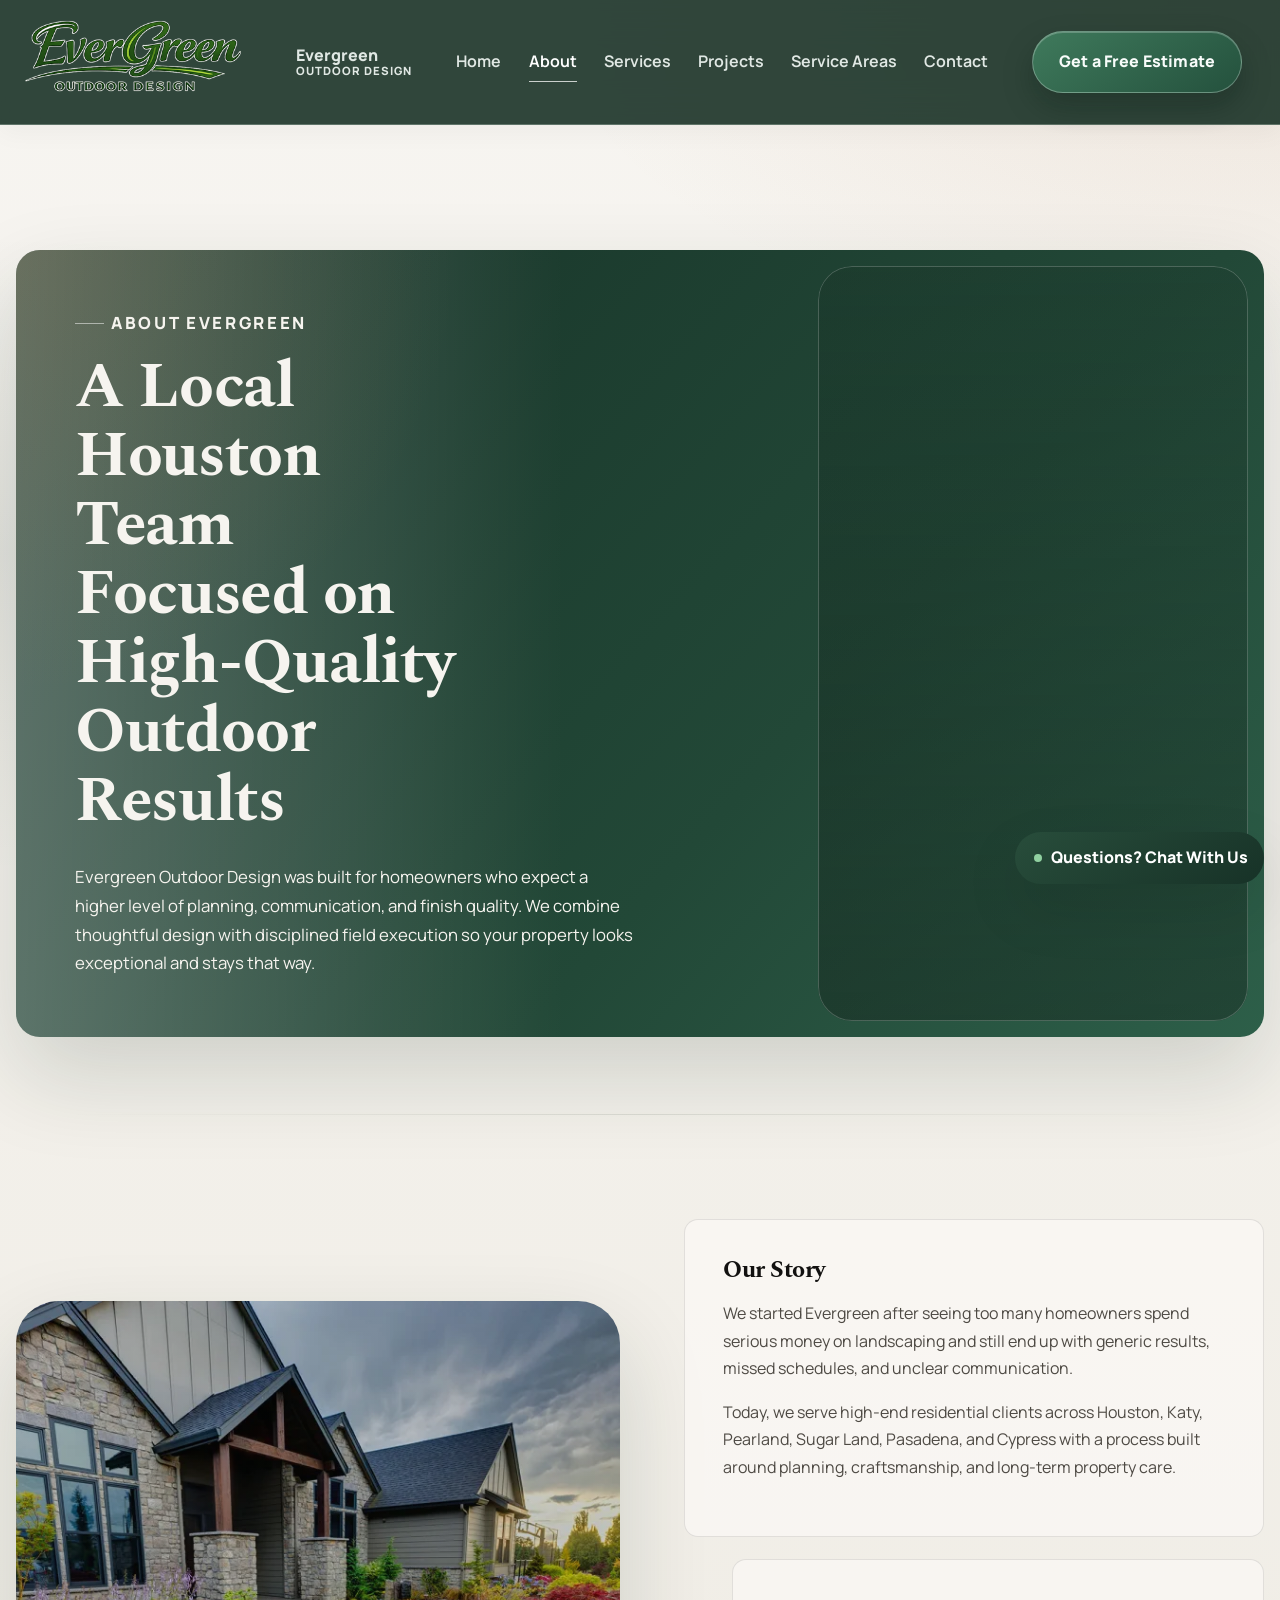
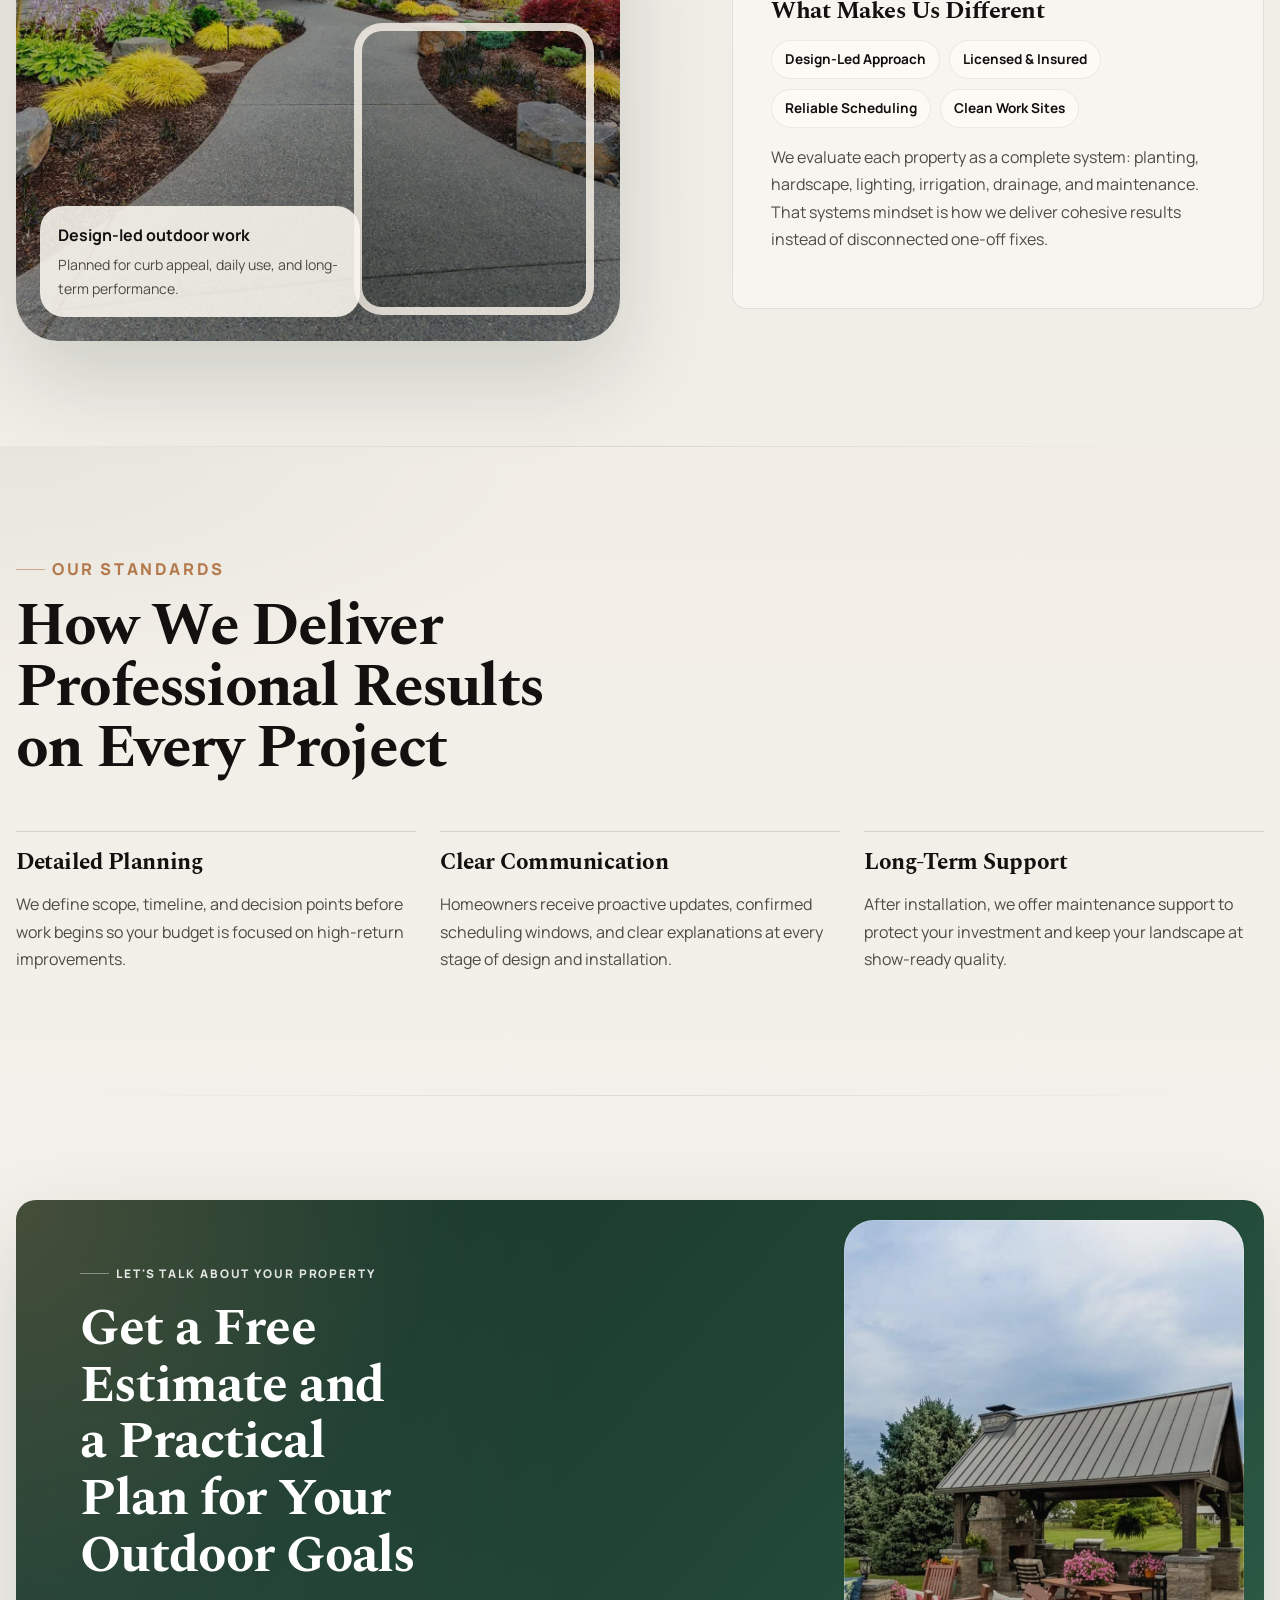
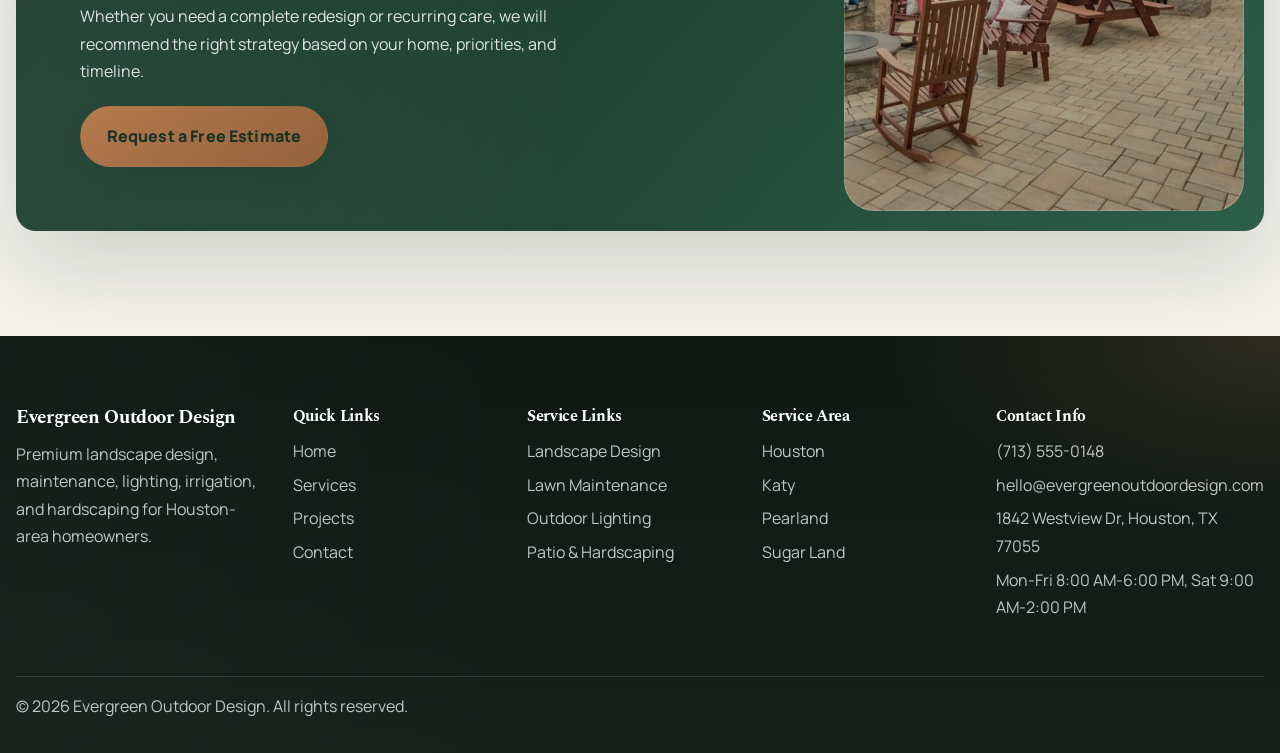
==== commit 2c1ad6e6: "add and removing images and fixing colors" ====
--- a/about.html
+++ b/about.html
@@ -199,8 +199,8 @@
           <div class="chatbot-title-wrap">
             <span class="chatbot-avatar" aria-hidden="true">EO</span>
             <div>
-              <h3>Evergreen Assistant</h3>
-              <p>Usually replies in under 5 minutes</p>
+              <h3>Website Assistant</h3>
+              <p>Instant automated answers</p>
             </div>
           </div>
           <button id="chatbot-close" aria-label="Close chat">&times;</button>
--- a/styles.css
+++ b/styles.css
@@ -40,54 +40,54 @@
 
   --max-width: 1220px;
 
-  --page-hero-image: url("https://images.unsplash.com/photo-1501004318641-b39e6451bec6?auto=format&fit=crop&w=1400&q=80");
-  --cta-image: url("https://images.unsplash.com/photo-1558904541-efa843a96f01?auto=format&fit=crop&w=1200&q=80");
+  --page-hero-image: url("images/Landscape Design.webp");
+  --cta-image: url("images/Patio & Hardscaping.jpg");
 }
 
 /* ---------- Page Image Themes ---------- */
 .page-home {
-  --home-hero-image: url("https://images.unsplash.com/photo-1558521558-037f1cb02784?auto=format&fit=crop&w=1600&q=80");
-  --cta-image: url("https://images.unsplash.com/photo-1560749003-f4b1e17e2f06?auto=format&fit=crop&w=1200&q=80");
+  --home-hero-image: url("images/projects/sugar-land-patio-expansion.jpg");
+  --cta-image: url("images/Patio & Hardscaping.jpg");
 }
 
 .page-about {
-  --page-hero-image: url("https://images.unsplash.com/photo-1598902108854-10e335adac99?auto=format&fit=crop&w=1400&q=80");
+  --page-hero-image: url("https://images.pexels.com/photos/8082328/pexels-photo-8082328.jpeg?cs=srgb&dl=pexels-artbovich-8082328.jpg&fm=jpg");
 }
 
 .page-services {
-  --page-hero-image: url("https://images.unsplash.com/photo-1558293842-c0fd3db86157?auto=format&fit=crop&w=1400&q=80");
+  --page-hero-image: url("images/Patio & Hardscaping.jpg");
 }
 
 .page-landscape-design {
-  --page-hero-image: url("https://images.unsplash.com/photo-1560749003-f4b1e17e2f06?auto=format&fit=crop&w=1400&q=80");
+  --page-hero-image: url("images/Landscape Design.webp");
 }
 
 .page-lawn-maintenance {
-  --page-hero-image: url("https://images.unsplash.com/photo-1623746939731-f3d5f7c3c22d?auto=format&fit=crop&w=1400&q=80");
+  --page-hero-image: url("images/lawn maintenance.jpg");
 }
 
 .page-outdoor-lighting {
-  --page-hero-image: url("https://images.unsplash.com/photo-1505693416388-ac5ce068fe85?auto=format&fit=crop&w=1400&q=80");
+  --page-hero-image: url("images/Outdoor Lighting.webp");
 }
 
 .page-irrigation-drainage {
-  --page-hero-image: url("https://images.unsplash.com/photo-1585320806297-9794b3e4eeae?auto=format&fit=crop&w=1400&q=80");
+  --page-hero-image: url("images/Irrigation & Drainage.jpeg");
 }
 
 .page-patio-hardscaping {
-  --page-hero-image: url("https://images.unsplash.com/photo-1505693416388-ac5ce068fe85?auto=format&fit=crop&w=1400&q=80");
+  --page-hero-image: url("images/Patio & Hardscaping.jpg");
 }
 
 .page-projects {
-  --page-hero-image: url("https://images.unsplash.com/photo-1558521558-037f1cb02784?auto=format&fit=crop&w=1400&q=80");
+  --page-hero-image: url("images/before after.webp");
 }
 
 .page-service-areas {
-  --page-hero-image: url("https://images.unsplash.com/photo-1473448912268-2022ce9509d8?auto=format&fit=crop&w=1400&q=80");
+  --page-hero-image: url("images/Houston.jpg");
 }
 
 .page-contact {
-  --page-hero-image: url("https://images.unsplash.com/photo-1494526585095-c41746248156?auto=format&fit=crop&w=1400&q=80");
+  --page-hero-image: url("https://images.pexels.com/photos/8583592/pexels-photo-8583592.jpeg?cs=srgb&dl=pexels-curtis-adams-1694007-8583592.jpg&fm=jpg");
 }
 
 /* ---------- Base ---------- */
@@ -510,7 +510,7 @@
   margin-bottom: 1.35rem;
   background:
     linear-gradient(180deg, rgba(17, 28, 23, 0.08), rgba(17, 28, 23, 0.34)),
-    url("https://images.unsplash.com/photo-1592415486683-b81f0f8b0c20?auto=format&fit=crop&w=1200&q=80")
+    url("https://images.pexels.com/photos/6894105/pexels-photo-6894105.jpeg?cs=srgb&dl=pexels-mikhail-nilov-6894105.jpg&fm=jpg")
       center / cover no-repeat;
 }
 
@@ -861,31 +861,31 @@
 }
 
 .service-landscape {
-  --service-image: url("https://images.unsplash.com/photo-1560749003-f4b1e17e2f06?auto=format&fit=crop&w=1200&q=80");
+  --service-image: url("images/Landscape Design.webp");
 }
 
 .service-lawn {
-  --service-image: url("https://images.unsplash.com/photo-1623746939731-f3d5f7c3c22d?auto=format&fit=crop&w=1200&q=80");
+  --service-image: url("images/lawn maintenance.jpg");
 }
 
 .service-lighting {
-  --service-image: url("https://images.unsplash.com/photo-1505693416388-ac5ce068fe85?auto=format&fit=crop&w=1200&q=80");
+  --service-image: url("images/Outdoor Lighting.webp");
 }
 
 .service-irrigation {
-  --service-image: url("https://images.unsplash.com/photo-1585320806297-9794b3e4eeae?auto=format&fit=crop&w=1200&q=80");
+  --service-image: url("images/Irrigation & Drainage.jpeg");
 }
 
 .service-patio {
-  --service-image: url("https://images.unsplash.com/photo-1558293842-c0fd3db86157?auto=format&fit=crop&w=1200&q=80");
+  --service-image: url("images/Patio & Hardscaping.jpg");
 }
 
 .service-hub {
-  --service-image: url("https://images.unsplash.com/photo-1598902108854-10e335adac99?auto=format&fit=crop&w=1200&q=80");
+  --service-image: url("https://images.pexels.com/photos/8082328/pexels-photo-8082328.jpeg?cs=srgb&dl=pexels-artbovich-8082328.jpg&fm=jpg");
 }
 
 .service-seasonal {
-  --service-image: url("https://images.unsplash.com/photo-1501004318641-b39e6451bec6?auto=format&fit=crop&w=1200&q=80");
+  --service-image: url("images/lawn maintenance.jpg");
 }
 
 .process-grid {
@@ -974,8 +974,7 @@
   border-radius: 30px;
   background:
     linear-gradient(180deg, rgba(18, 31, 25, 0.15), rgba(18, 31, 25, 0.42)),
-    url("https://images.unsplash.com/photo-1598902108854-10e335adac99?auto=format&fit=crop&w=1600&q=80")
-      center / cover no-repeat;
+    url("images/projects/memorial-front-elevation-redesign.jpg") center / cover no-repeat;
 }
 
 .project-featured .project-image {
@@ -986,15 +985,13 @@
 .project-image.variant-two {
   background:
     linear-gradient(180deg, rgba(18, 31, 25, 0.1), rgba(18, 31, 25, 0.35)),
-    url("https://images.unsplash.com/photo-1558293842-c0fd3db86157?auto=format&fit=crop&w=1600&q=80")
-      center / cover no-repeat;
+    url("images/projects/sugar-land-patio-expansion.jpg") center / cover no-repeat;
 }
 
 .project-image.variant-three {
   background:
     linear-gradient(180deg, rgba(18, 31, 25, 0.12), rgba(18, 31, 25, 0.38)),
-    url("https://images.unsplash.com/photo-1558521558-037f1cb02784?auto=format&fit=crop&w=1600&q=80")
-      center / cover no-repeat;
+    url("images/projects/katy-drainage-recovery.jpg") center / cover no-repeat;
 }
 
 .tag {
@@ -1221,37 +1218,37 @@
 .gallery-visual.one {
   background-image:
     linear-gradient(180deg, rgba(15, 27, 22, 0.14), rgba(15, 27, 22, 0.34)),
-    url("https://images.unsplash.com/photo-1501004318641-b39e6451bec6?auto=format&fit=crop&w=1200&q=80");
+    url("images/projects/memorial-front-elevation-redesign.jpg");
 }
 
 .gallery-visual.two {
   background-image:
     linear-gradient(180deg, rgba(15, 27, 22, 0.14), rgba(15, 27, 22, 0.34)),
-    url("https://images.unsplash.com/photo-1473448912268-2022ce9509d8?auto=format&fit=crop&w=1200&q=80");
+    url("images/projects/sugar-land-patio-expansion.jpg");
 }
 
 .gallery-visual.three {
   background-image:
     linear-gradient(180deg, rgba(15, 27, 22, 0.14), rgba(15, 27, 22, 0.34)),
-    url("https://images.unsplash.com/photo-1560749003-f4b1e17e2f06?auto=format&fit=crop&w=1200&q=80");
+    url("images/projects/katy-drainage-recovery.jpg");
 }
 
 .gallery-visual.four {
   background-image:
     linear-gradient(180deg, rgba(15, 27, 22, 0.14), rgba(15, 27, 22, 0.34)),
-    url("https://images.unsplash.com/photo-1615707940590-118c63d9ef16?auto=format&fit=crop&w=1200&q=80");
+    url("images/projects/pearland-outdoor-lighting-refresh.jpg");
 }
 
 .gallery-visual.five {
   background-image:
     linear-gradient(180deg, rgba(15, 27, 22, 0.14), rgba(15, 27, 22, 0.34)),
-    url("https://images.unsplash.com/photo-1591825729269-caeb344f6df2?auto=format&fit=crop&w=1200&q=80");
+    url("images/projects/pasadena-seasonal-cleanup.jpg");
 }
 
 .gallery-visual.six {
   background-image:
     linear-gradient(180deg, rgba(15, 27, 22, 0.14), rgba(15, 27, 22, 0.34)),
-    url("https://images.unsplash.com/photo-1563291074-2bf8677ac0f5?auto=format&fit=crop&w=1200&q=80");
+    url("images/projects/cypress-landscape-install.jpg");
 }
 
 .gallery-copy {
@@ -1305,16 +1302,25 @@
 
 .map-placeholder {
   min-height: 260px;
-  display: grid;
-  place-items: center;
+  overflow: hidden;
   border-radius: calc(var(--radius-md) - 2px);
-  background:
-    linear-gradient(180deg, rgba(18, 29, 24, 0.16), rgba(18, 29, 24, 0.38)),
-    url("https://images.unsplash.com/photo-1482192596544-9eb780fc7f66?auto=format&fit=crop&w=1200&q=80")
-      center / cover no-repeat;
-  color: #fff;
-  font-weight: 700;
-  text-align: center;
+  background: rgba(240, 235, 226, 0.82);
+}
+
+.map-placeholder iframe {
+  display: block;
+  width: 100%;
+  min-height: 260px;
+  height: 100%;
+  border: 0;
+}
+
+.map-placeholder img {
+  display: block;
+  width: 100%;
+  min-height: 260px;
+  height: 100%;
+  object-fit: cover;
 }
 
 .form-card h2 {
@@ -1761,8 +1767,8 @@
   min-height: 640px;
   border-radius: 44px;
   background:
-    linear-gradient(180deg, rgba(17, 24, 19, 0.08), rgba(17, 24, 19, 0.42)),
-    url("https://images.unsplash.com/photo-1500382017468-9049fed747ef?auto=format&fit=crop&w=1600&q=80")
+    linear-gradient(180deg, rgba(23, 50, 39, 0.08), rgba(23, 50, 39, 0.42)),
+    url("images/projects/sugar-land-patio-expansion.jpg")
       center / cover no-repeat;
   box-shadow: var(--shadow-lg);
 }
@@ -1778,7 +1784,7 @@
   border-radius: 28px;
   background:
     linear-gradient(180deg, rgba(17, 24, 19, 0.05), rgba(17, 24, 19, 0.28)),
-    url("https://images.unsplash.com/photo-1517457373958-b7bdd4587205?auto=format&fit=crop&w=1000&q=80")
+    url("images/projects/cypress-landscape-install.jpg")
       center / cover no-repeat;
   box-shadow: var(--shadow-md);
   border: 8px solid rgba(248, 242, 233, 0.82);
@@ -2043,7 +2049,7 @@
   border-radius: 40px;
   background:
     linear-gradient(180deg, rgba(18, 24, 19, 0.08), rgba(18, 24, 19, 0.4)),
-    url("https://images.unsplash.com/photo-1500382017468-9049fed747ef?auto=format&fit=crop&w=1200&q=80")
+    url("https://images.pexels.com/photos/6894105/pexels-photo-6894105.jpeg?cs=srgb&dl=pexels-mikhail-nilov-6894105.jpg&fm=jpg")
       center / cover no-repeat;
   box-shadow: var(--shadow-md);
 }
@@ -2132,7 +2138,7 @@
 .about-story-visual {
   background:
     linear-gradient(180deg, rgba(17, 24, 19, 0.08), rgba(17, 24, 19, 0.42)),
-    url("https://images.unsplash.com/photo-1460533893735-45cea2212645?auto=format&fit=crop&w=1600&q=80")
+    url("images/Landscape Design.webp")
       center / cover no-repeat;
 }
 
@@ -2146,7 +2152,7 @@
   border-radius: 28px;
   background:
     linear-gradient(180deg, rgba(17, 24, 19, 0.06), rgba(17, 24, 19, 0.28)),
-    url("https://images.unsplash.com/photo-1448375240586-882707db888b?auto=format&fit=crop&w=1000&q=80")
+    url("https://images.pexels.com/photos/35289470/pexels-photo-35289470.jpeg?cs=srgb&dl=pexels-alexander-f-ungerer-157458816-35289470.jpg&fm=jpg")
       center / cover no-repeat;
   border: 8px solid rgba(248, 242, 233, 0.84);
   box-shadow: var(--shadow-md);
@@ -2720,19 +2726,19 @@
   --color-surface-soft: #ece7de;
   --color-text: #121110;
   --color-text-soft: #4e4a44;
-  --color-primary: #11100f;
-  --color-primary-strong: #000;
+  --color-primary: #284d3b;
+  --color-primary-strong: #173227;
   --color-accent: #b47a4d;
-  --color-border: rgba(18, 16, 13, 0.12);
+  --color-border: rgba(23, 50, 39, 0.16);
   --shadow-sm: 0 14px 30px rgba(14, 13, 10, 0.05);
   --shadow-md: 0 24px 60px rgba(12, 11, 9, 0.1);
-  --shadow-lg: 0 38px 90px rgba(9, 9, 8, 0.16);
+  --shadow-lg: 0 38px 90px rgba(16, 42, 32, 0.16);
 }
 
 body {
   background:
     radial-gradient(740px 360px at 100% 0%, rgba(180, 122, 77, 0.13), transparent),
-    radial-gradient(700px 320px at 0% 14%, rgba(16, 15, 13, 0.06), transparent),
+    radial-gradient(700px 320px at 0% 14%, rgba(23, 50, 39, 0.08), transparent),
     linear-gradient(180deg, #f7f5f1 0%, #f0ede6 44%, #f6f4ef 100%);
 }
 
@@ -2769,7 +2775,7 @@
 .main-nav a:hover,
 .main-nav a:focus-visible,
 .main-nav a.active {
-  color: #0e0d0c;
+  color: #173227;
 }
 
 .main-nav a::after {
@@ -2777,7 +2783,7 @@
 }
 
 .btn-primary {
-  background: linear-gradient(145deg, #171614, #0c0b0a);
+  background: linear-gradient(145deg, #284d3b, #173227);
 }
 
 .btn-secondary {
@@ -2799,8 +2805,8 @@
   min-height: clamp(590px, 68vw, 770px);
   border-radius: 20px;
   background:
-    linear-gradient(180deg, rgba(12, 12, 11, 0.08), rgba(12, 12, 11, 0.58)),
-    url("https://images.unsplash.com/photo-1500382017468-9049fed747ef?auto=format&fit=crop&w=2000&q=80")
+    linear-gradient(180deg, rgba(23, 50, 39, 0.08), rgba(23, 50, 39, 0.58)),
+    url("images/projects/sugar-land-patio-expansion.jpg")
       center / cover no-repeat;
 }
 
@@ -2824,7 +2830,7 @@
 /* ---------- D) Editorial Content Sections ---------- */
 .page-hero-panel {
   border-radius: 24px;
-  background: linear-gradient(132deg, #11100f, #1d1b18 62%, #372617);
+  background: linear-gradient(132deg, #173227, #224837 62%, #2d5f49);
 }
 
 .page-hero-panel h1,
@@ -2855,7 +2861,7 @@
 
 .service-story::before {
   background:
-    linear-gradient(180deg, rgba(9, 9, 8, 0.08), rgba(9, 9, 8, 0.84)),
+    linear-gradient(180deg, rgba(23, 50, 39, 0.08), rgba(23, 50, 39, 0.84)),
     var(--service-image) center / cover no-repeat;
 }
 
@@ -2927,7 +2933,7 @@
 
 .cta-band {
   border-radius: 20px;
-  background: linear-gradient(132deg, #0e0d0c, #1a1917 62%, #2e2219);
+  background: linear-gradient(132deg, #173227, #224837 62%, #2d5f49);
 }
 
 .cta-band .btn-primary {
@@ -3091,7 +3097,7 @@
   bottom: 0;
   margin: 0;
   padding: clamp(2rem, 4vw, 3rem);
-  background: linear-gradient(180deg, rgba(9, 9, 8, 0), rgba(9, 9, 8, 0.88));
+  background: linear-gradient(180deg, rgba(23, 50, 39, 0), rgba(23, 50, 39, 0.88));
 }
 
 .page-home .project-story-featured .project-copy h3,
@@ -3295,3 +3301,922 @@
     margin: -2.4rem 0.8rem 0;
   }
 }
+
+/* ---------- J) Layout Stability Fixes ---------- */
+.section {
+  padding-block: clamp(5rem, 8.2vw, 7.4rem);
+}
+
+.hero-showcase-detail {
+  position: relative;
+  z-index: 2;
+  margin-left: -2.2rem;
+}
+
+.page-home .service-story-secondary {
+  margin-top: 2.8rem;
+}
+
+.page-home .service-directory {
+  grid-column: 1 / -1;
+  gap: clamp(1.2rem, 3vw, 2rem);
+}
+
+.page-home .project-story-grid {
+  grid-template-columns: repeat(12, minmax(0, 1fr));
+}
+
+.page-home .project-story-featured {
+  grid-column: span 8;
+  min-height: clamp(620px, 68vw, 760px);
+}
+
+.page-home .project-story-featured .project-image {
+  min-height: clamp(620px, 68vw, 760px);
+}
+
+.page-home .project-story-stack {
+  grid-column: span 4;
+  margin-top: 3.2rem;
+}
+
+.page-home .project-story-stack .project-copy {
+  margin: -2rem 0.8rem 0 1rem;
+}
+
+.page-home .project-story-stack .project-story-card:nth-child(2) {
+  margin-left: 0;
+}
+
+.page-projects .project-journal-entry,
+.page-projects .project-journal-entry.reverse {
+  gap: clamp(1.2rem, 3vw, 2rem);
+  overflow: hidden;
+}
+
+.page-projects .project-journal-copy,
+.page-projects .project-journal-entry.reverse .project-journal-copy {
+  margin: 0;
+}
+
+.page-projects .project-journal-entry .gallery-visual {
+  min-height: 520px;
+}
+
+.page-projects .project-snapshot-card .gallery-copy {
+  margin: -2rem 0.8rem 0 1rem;
+}
+
+@media (max-width: 1120px) {
+  .hero-showcase-detail {
+    margin-left: 0;
+  }
+
+  .page-home .project-story-featured,
+  .page-home .project-story-featured .project-image {
+    min-height: 560px;
+  }
+
+  .page-projects .project-journal-entry .gallery-visual {
+    min-height: 360px;
+  }
+}
+
+@media (max-width: 760px) {
+  .section {
+    padding-block: clamp(4rem, 9vw, 5.4rem);
+  }
+
+  .page-home .project-story-featured,
+  .page-home .project-story-featured .project-image {
+    min-height: 500px;
+  }
+
+  .page-home .project-story-stack .project-copy,
+  .page-projects .project-snapshot-card .gallery-copy {
+    margin: -1.6rem 0.7rem 0;
+  }
+}
+
+/* ---------- K) Readability + Spacing Guardrails ---------- */
+.hero-showcase-main,
+.project-image,
+.gallery-visual {
+  position: relative;
+  z-index: 1;
+}
+
+.hero-showcase-detail,
+.project-story-card:not(.project-story-featured) .project-copy,
+.project-snapshot-card .gallery-copy,
+.gallery-card:not(.gallery-card-featured) .gallery-copy,
+.project-card:not(.project-featured) .project-copy,
+.project-journal-copy {
+  position: relative;
+  z-index: 3;
+}
+
+.hero-showcase-detail {
+  margin-left: 0;
+  margin-top: 0;
+  max-width: 28rem;
+}
+
+.consult-card {
+  margin-top: -1.5rem;
+}
+
+.page-home .service-story-secondary {
+  margin-top: clamp(1.1rem, 2.2vw, 1.9rem);
+}
+
+.page-home .project-story-stack {
+  margin-top: clamp(1.2rem, 2.6vw, 2.2rem);
+}
+
+.project-story-card:not(.project-story-featured) .project-copy {
+  margin: -1.2rem 0.9rem 0;
+}
+
+.page-home .project-story-stack .project-copy,
+.project-snapshot-card .gallery-copy,
+.gallery-card:not(.gallery-card-featured) .gallery-copy,
+.project-card:not(.project-featured) .project-copy {
+  margin: -1rem 0.85rem 0;
+}
+
+.service-editorial-grid,
+.project-story-grid,
+.project-journal,
+.project-snapshot-grid {
+  row-gap: clamp(1.2rem, 2.6vw, 2rem);
+}
+
+.page-projects .project-snapshot-card:nth-child(2),
+.page-projects .project-snapshot-card:nth-child(4) {
+  margin-top: 1rem;
+}
+
+@media (max-width: 1120px) {
+  .hero-showcase-detail {
+    margin: 0;
+    max-width: none;
+  }
+
+  .consult-card {
+    margin-top: 0;
+  }
+
+  .project-story-card:not(.project-story-featured) .project-copy,
+  .project-snapshot-card .gallery-copy,
+  .gallery-card:not(.gallery-card-featured) .gallery-copy,
+  .project-card:not(.project-featured) .project-copy {
+    margin: -0.7rem 0.65rem 0;
+  }
+
+  .page-projects .project-snapshot-card:nth-child(2),
+  .page-projects .project-snapshot-card:nth-child(4) {
+    margin-top: 0;
+  }
+}
+
+@media (max-width: 760px) {
+  .hero-showcase-detail {
+    margin: 0.9rem 0 0;
+  }
+
+  .project-story-card:not(.project-story-featured) .project-copy,
+  .project-snapshot-card .gallery-copy,
+  .gallery-card:not(.gallery-card-featured) .gallery-copy,
+  .project-card:not(.project-featured) .project-copy {
+    margin: 0.7rem 0 0;
+  }
+
+  .service-editorial-grid,
+  .project-story-grid,
+  .project-journal,
+  .project-snapshot-grid {
+    row-gap: 1.1rem;
+  }
+}
+
+/* ---------- L) Intentional Service + Project Media ---------- */
+.service-story {
+  overflow: hidden;
+  isolation: isolate;
+}
+
+.service-story-image {
+  position: absolute;
+  inset: 0;
+  width: 100%;
+  height: 100%;
+  object-fit: cover;
+  object-position: center;
+  z-index: 0;
+}
+
+.service-story-primary .service-story-image {
+  object-position: center 54%;
+}
+
+.service-story-secondary .service-story-image {
+  object-position: center 48%;
+}
+
+.service-story::before {
+  background: linear-gradient(180deg, rgba(23, 50, 39, 0.12), rgba(23, 50, 39, 0.82));
+}
+
+.service-row {
+  gap: 0.55rem;
+  align-content: start;
+}
+
+.service-row-image {
+  width: 100%;
+  height: clamp(130px, 15vw, 170px);
+  object-fit: cover;
+  object-position: center;
+  border-radius: 14px;
+  margin-bottom: 0.25rem;
+  box-shadow: 0 12px 30px rgba(17, 16, 14, 0.12);
+}
+
+.project-image,
+.gallery-visual {
+  overflow: hidden;
+  isolation: isolate;
+}
+
+.project-image-media,
+.gallery-image-media {
+  position: absolute;
+  inset: 0;
+  width: 100%;
+  height: 100%;
+  object-fit: cover;
+  object-position: center;
+  z-index: 0;
+}
+
+.project-image::before,
+.gallery-visual::before {
+  content: "";
+  position: absolute;
+  inset: 0;
+  z-index: 1;
+  pointer-events: none;
+  background: linear-gradient(180deg, rgba(23, 50, 39, 0.06), rgba(23, 50, 39, 0.42));
+}
+
+.project-image > *:not(.project-image-media) {
+  position: relative;
+  z-index: 2;
+}
+
+@media (max-width: 760px) {
+  .service-row-image {
+    height: 150px;
+  }
+}
+
+/* ---------- M) Editorial Asymmetry Push ---------- */
+.page-home .consult-card {
+  border: 0;
+  border-left: 2px solid rgba(180, 122, 77, 0.72);
+  border-radius: 0;
+  background: linear-gradient(180deg, rgba(249, 245, 238, 0.78), rgba(249, 245, 238, 0.44));
+  box-shadow: none;
+  backdrop-filter: blur(0);
+}
+
+.page-home .service-editorial-grid {
+  gap: clamp(1.8rem, 4vw, 3.4rem);
+}
+
+.page-home .service-story-primary {
+  grid-column: span 7;
+  min-height: clamp(700px, 74vw, 900px);
+}
+
+.page-home .service-story-secondary {
+  grid-column: span 5;
+  min-height: clamp(560px, 56vw, 680px);
+  margin-top: clamp(2rem, 6vw, 6rem);
+}
+
+.page-home .service-directory {
+  margin-top: 0.2rem;
+}
+
+.page-home .service-row {
+  grid-template-columns: minmax(165px, 210px) minmax(0, 1fr);
+  column-gap: 1.1rem;
+  align-items: center;
+  padding: 1.35rem 0 1.35rem 1rem;
+}
+
+.page-home .service-row::before {
+  display: none;
+}
+
+.page-home .service-row-image {
+  grid-row: 1 / span 2;
+  height: clamp(120px, 13vw, 150px);
+  margin: 0;
+}
+
+.page-home .service-row span,
+.page-home .service-row small {
+  grid-column: 2;
+}
+
+.page-home .service-row span {
+  font-size: clamp(1.45rem, 2.2vw, 1.9rem);
+}
+
+.home-projects-spotlight {
+  background:
+    radial-gradient(760px 380px at 5% 10%, rgba(180, 122, 77, 0.17), transparent),
+    linear-gradient(180deg, #173227 0%, #224837 42%, #19392c 100%);
+}
+
+.home-projects-spotlight::before {
+  display: none;
+}
+
+.home-projects-spotlight .container {
+  width: min(100% - 2rem, 1360px);
+}
+
+.home-projects-spotlight .section-head .eyebrow,
+.home-projects-spotlight .section-head h2 {
+  color: #f5f2ec;
+}
+
+.home-projects-spotlight .section-head .eyebrow::before {
+  background: rgba(245, 242, 236, 0.56);
+}
+
+.home-projects-spotlight .project-story-grid {
+  grid-template-columns: repeat(16, minmax(0, 1fr));
+  gap: clamp(1.6rem, 3.2vw, 2.8rem);
+  align-items: end;
+}
+
+.home-projects-spotlight .project-story-featured {
+  grid-column: span 11;
+  min-height: clamp(760px, 78vw, 960px);
+  border-radius: 8px;
+}
+
+.home-projects-spotlight .project-story-featured .project-image {
+  min-height: clamp(760px, 78vw, 960px);
+  border-radius: 8px;
+}
+
+.home-projects-spotlight .project-story-featured .project-copy {
+  max-width: 56rem;
+  padding: clamp(2.2rem, 4vw, 3.4rem);
+  background: linear-gradient(180deg, rgba(8, 8, 7, 0), rgba(8, 8, 7, 0.92));
+}
+
+.home-projects-spotlight .project-story-stack {
+  grid-column: span 5;
+  margin-top: clamp(3.2rem, 8vw, 8.8rem);
+  gap: 2.1rem;
+}
+
+.home-projects-spotlight .project-story-stack .project-image {
+  min-height: 360px;
+  border-radius: 8px;
+}
+
+.home-projects-spotlight .project-story-stack .project-copy {
+  margin: -0.65rem 0 0;
+  padding: 0.6rem 0 0;
+  border: 0;
+  border-top: 1px solid rgba(255, 255, 255, 0.22);
+  border-radius: 0;
+  background: transparent;
+  box-shadow: none;
+}
+
+.home-projects-spotlight .project-story-stack .project-copy h3,
+.home-projects-spotlight .project-story-stack .project-copy p {
+  color: rgba(245, 242, 236, 0.95);
+}
+
+.home-projects-spotlight .btn-secondary {
+  background: rgba(255, 255, 255, 0.08);
+  color: #f5f2ec;
+  border-color: rgba(255, 255, 255, 0.28);
+}
+
+@media (max-width: 1120px) {
+  .page-home .service-row {
+    grid-template-columns: 1fr;
+    row-gap: 0.55rem;
+    padding-left: 0.6rem;
+  }
+
+  .page-home .service-row-image,
+  .page-home .service-row span,
+  .page-home .service-row small {
+    grid-row: auto;
+    grid-column: auto;
+  }
+
+  .page-home .service-row-image {
+    height: 170px;
+  }
+
+  .home-projects-spotlight .project-story-grid {
+    grid-template-columns: 1fr;
+  }
+
+  .home-projects-spotlight .project-story-featured,
+  .home-projects-spotlight .project-story-featured .project-image,
+  .home-projects-spotlight .project-story-stack {
+    grid-column: 1 / -1;
+    margin-top: 0;
+  }
+
+  .home-projects-spotlight .project-story-featured,
+  .home-projects-spotlight .project-story-featured .project-image {
+    min-height: 620px;
+  }
+}
+
+@media (max-width: 760px) {
+  .home-projects-spotlight .project-story-featured,
+  .home-projects-spotlight .project-story-featured .project-image {
+    min-height: 500px;
+  }
+
+  .home-projects-spotlight .project-story-stack .project-copy {
+    margin-top: 0.45rem;
+  }
+}
+
+/* ---------- N) Hero Overlap + Space Efficiency ---------- */
+.page-home .hero-copy {
+  min-width: 0;
+}
+
+.page-home .hero-grid {
+  grid-template-columns: minmax(0, 1fr) minmax(340px, 1fr);
+  gap: clamp(1.4rem, 2.8vw, 2.4rem);
+}
+
+.page-home .hero h1 {
+  max-width: 10.5ch;
+  font-size: clamp(2.8rem, 4.9vw, 5rem);
+  line-height: 0.98;
+}
+
+@media (min-width: 1200px) {
+  .page-home .hero-grid {
+    grid-template-columns: minmax(0, 1.05fr) minmax(360px, 0.95fr);
+    gap: clamp(1.2rem, 2.4vw, 2rem);
+    align-items: start;
+  }
+
+  .page-home .hero-copy {
+    padding-top: 1.2rem;
+  }
+
+  .page-home .hero h1 {
+    max-width: 10.5ch;
+    font-size: clamp(2.9rem, 5.2vw, 5.35rem);
+    line-height: 0.98;
+  }
+
+  .page-home .hero-stage {
+    padding-left: clamp(0rem, 1.2vw, 1rem);
+  }
+
+  .page-home .hero-showcase {
+    grid-template-columns: minmax(0, 1fr) minmax(220px, 270px);
+    gap: 0.95rem;
+  }
+
+  .page-home .hero-showcase-main {
+    min-height: clamp(560px, 58vw, 700px);
+  }
+}
+
+/* ---------- O) Transparent Green Header ---------- */
+.site-header {
+  background: rgba(10, 36, 25, 0.84);
+  border-bottom-color: rgba(218, 236, 224, 0.28);
+}
+
+.site-header.is-compact {
+  background: rgba(7, 27, 19, 0.92);
+}
+
+.site-header .brand-text,
+.site-header .brand-text small,
+.site-header .main-nav a {
+  color: rgba(244, 250, 246, 0.9);
+}
+
+.site-header .main-nav a:hover,
+.site-header .main-nav a:focus-visible,
+.site-header .main-nav a.active {
+  color: #fff;
+}
+
+.site-header .main-nav a::after {
+  background: rgba(255, 255, 255, 0.74);
+}
+
+.site-header .nav-cta {
+  background: linear-gradient(145deg, #3f7a5c, #24513d);
+  border: 1px solid rgba(221, 238, 229, 0.34);
+  color: #f8fcfa;
+  box-shadow:
+    0 14px 30px rgba(7, 27, 19, 0.32),
+    inset 0 1px 0 rgba(255, 255, 255, 0.22);
+}
+
+.site-header .nav-cta:hover,
+.site-header .nav-cta:focus-visible {
+  background: linear-gradient(145deg, #4d8f6e, #2b5e47);
+  border-color: rgba(234, 245, 239, 0.58);
+  color: #ffffff;
+  transform: translateY(-1px);
+  box-shadow:
+    0 18px 34px rgba(7, 27, 19, 0.36),
+    inset 0 1px 0 rgba(255, 255, 255, 0.3);
+}
+
+@media (max-width: 1120px) {
+  .site-header .main-nav {
+    background: rgba(6, 23, 16, 0.96);
+    border-bottom-color: rgba(218, 236, 224, 0.24);
+  }
+
+  .site-header .main-nav a {
+    border-top-color: rgba(218, 236, 224, 0.18);
+  }
+}
+
+/* ---------- P) Chatbot Attention Motion ---------- */
+.chatbot-toggle {
+  overflow: visible;
+  isolation: isolate;
+  will-change: transform, box-shadow;
+}
+
+.chatbot-toggle::after {
+  content: "";
+  position: absolute;
+  inset: -0.45rem -0.55rem;
+  z-index: -1;
+  border-radius: 999px;
+  background: radial-gradient(circle, rgba(50, 124, 86, 0.28), rgba(50, 124, 86, 0));
+  opacity: 0;
+  transform: scale(0.9);
+  pointer-events: none;
+}
+
+.chatbot:not(.is-open) .chatbot-toggle {
+  animation: chatbot-drift 6.8s ease-in-out infinite;
+}
+
+.chatbot:not(.is-open) .chatbot-toggle::after {
+  animation: chatbot-glow 3.2s ease-in-out infinite;
+}
+
+.chatbot:not(.is-open) .chatbot-toggle:hover,
+.chatbot:not(.is-open) .chatbot-toggle:focus-visible,
+.chatbot.is-open .chatbot-toggle {
+  animation-play-state: paused;
+}
+
+.chatbot:not(.is-open) .chatbot-toggle:hover::after,
+.chatbot:not(.is-open) .chatbot-toggle:focus-visible::after,
+.chatbot.is-open .chatbot-toggle::after {
+  animation-play-state: paused;
+}
+
+@keyframes chatbot-drift {
+  0%,
+  100% {
+    transform: translate3d(0, 0, 0) rotate(0deg);
+    box-shadow: var(--shadow-md);
+  }
+  18% {
+    transform: translate3d(-6px, -5px, 0) rotate(-0.6deg);
+  }
+  38% {
+    transform: translate3d(4px, -11px, 0) rotate(0.5deg);
+  }
+  62% {
+    transform: translate3d(-8px, -2px, 0) rotate(-0.45deg);
+    box-shadow: 0 28px 68px rgba(23, 49, 37, 0.26);
+  }
+  82% {
+    transform: translate3d(3px, -8px, 0) rotate(0.35deg);
+  }
+}
+
+@keyframes chatbot-glow {
+  0%,
+  100% {
+    opacity: 0.08;
+    transform: scale(0.92);
+  }
+  50% {
+    opacity: 0.48;
+    transform: scale(1.08);
+  }
+}
+
+@media (prefers-reduced-motion: reduce) {
+  .chatbot-toggle,
+  .chatbot-toggle::before,
+  .chatbot-toggle::after {
+    animation: none !important;
+    transition: none !important;
+  }
+}
+
+/* ---------- Q) Oversized Floating Desktop Logo ---------- */
+.site-header,
+.nav-wrap {
+  overflow: visible;
+}
+
+@media (min-width: 1121px) {
+  .brand {
+    position: relative;
+    min-height: 0;
+    padding-left: 17.5rem;
+    gap: 0.7rem;
+  }
+
+  .brand-logo {
+    position: absolute;
+    top: 50%;
+    left: -3.1rem;
+    width: 20rem;
+    height: 20rem;
+    transform: translateY(-50%);
+    z-index: 1;
+  }
+
+  .brand-text {
+    position: relative;
+    z-index: 2;
+  }
+
+  .site-header.is-compact .brand {
+    padding-left: 6.1rem;
+  }
+
+  .site-header.is-compact .brand-logo {
+    left: 0;
+    width: 6.75rem;
+    height: 6.75rem;
+    transform: translateY(-50%);
+  }
+}
+
+/* ---------- R) Projects Hero Before/After Fit ---------- */
+.page-projects .page-hero-panel {
+  padding-right: clamp(2.8rem, 40vw, 34rem);
+}
+
+.page-projects .page-hero-panel::after {
+  top: 50%;
+  right: 1.5rem;
+  bottom: auto;
+  width: min(46%, 600px);
+  height: auto;
+  aspect-ratio: 16 / 9;
+  transform: translateY(-50%);
+  border-radius: 22px;
+  background: var(--page-hero-image) center / cover no-repeat;
+  box-shadow: 0 24px 56px rgba(12, 11, 9, 0.16);
+}
+
+@media (max-width: 1120px) {
+  .page-projects .page-hero-panel {
+    padding-bottom: clamp(16rem, 42vw, 20rem);
+  }
+
+  .page-projects .page-hero-panel::after {
+    top: auto;
+    right: 1rem;
+    bottom: 1rem;
+    left: 1rem;
+    width: auto;
+    height: auto;
+    aspect-ratio: 16 / 9;
+    transform: none;
+    background-size: cover;
+  }
+}
+
+@media (max-width: 760px) {
+  .page-projects .page-hero-panel {
+    padding-bottom: clamp(13rem, 48vw, 16rem);
+  }
+
+  .page-projects .page-hero-panel::after {
+    border-radius: 16px;
+  }
+}
+
+/* ---------- S) Hero Spacing Normalization ---------- */
+:root {
+  --hero-top-space: clamp(6rem, 9vw, 8.4rem);
+  --hero-bottom-space: clamp(3rem, 6vw, 4.8rem);
+  --home-hero-media-height: clamp(420px, 44vw, 540px);
+  --page-hero-min-height: clamp(340px, 40vw, 500px);
+}
+
+.page-home .hero,
+.page-hero {
+  padding-top: var(--hero-top-space);
+  padding-bottom: var(--hero-bottom-space);
+}
+
+.page-home .hero-grid {
+  margin-top: 0;
+  gap: clamp(1.2rem, 2.3vw, 2rem);
+  align-items: start;
+}
+
+.page-home .hero-copy {
+  padding-top: 0;
+}
+
+.page-home .hero-stage {
+  gap: 1rem;
+  padding-left: clamp(0rem, 1.2vw, 1rem);
+}
+
+.page-home .hero-showcase {
+  grid-template-columns: minmax(0, 1.18fr) minmax(228px, 280px);
+  align-items: end;
+  gap: clamp(0.8rem, 1.2vw, 1rem);
+}
+
+.page-home .hero-showcase-main {
+  min-height: var(--home-hero-media-height);
+  border-radius: clamp(22px, 2.6vw, 34px);
+  background:
+    linear-gradient(180deg, rgba(23, 50, 39, 0.12), rgba(23, 50, 39, 0.42)),
+    url("images/projects/memorial-front-elevation-redesign.jpg")
+      center 58% / cover no-repeat;
+}
+
+.page-home .hero-showcase-main::after {
+  right: -0.75rem;
+  bottom: 1.8rem;
+  width: clamp(140px, 28%, 190px);
+}
+
+.page-home .hero-floating-note {
+  top: 1rem;
+  left: 1rem;
+  max-width: 15.5rem;
+  padding: 0.72rem 0.95rem;
+  font-size: 0.78rem;
+}
+
+.page-home .hero-showcase-detail {
+  margin: 0;
+  max-width: 24rem;
+  align-self: end;
+  padding: 1.3rem;
+}
+
+.page-home .consult-card {
+  margin-top: 0;
+}
+
+.page-hero-panel {
+  min-height: var(--page-hero-min-height);
+  display: grid;
+  align-content: start;
+  gap: 0.9rem;
+  padding: clamp(2.2rem, 4.6vw, 3.8rem);
+  padding-right: clamp(2.2rem, 34vw, 28rem);
+}
+
+.page-hero h1 {
+  margin-bottom: 0.75rem;
+}
+
+.page-hero p {
+  margin-bottom: 0;
+  max-width: 56ch;
+}
+
+.page-hero-panel::after {
+  top: 1rem;
+  right: 1rem;
+  bottom: 1rem;
+  width: min(40%, 430px);
+}
+
+.page-projects .page-hero-panel {
+  min-height: clamp(360px, 40vw, 520px);
+  padding-right: clamp(2.4rem, 40vw, 33rem);
+}
+
+@media (min-width: 1121px) {
+  :root {
+    --hero-top-space: clamp(7.2rem, 9.8vw, 9rem);
+  }
+}
+
+@media (max-width: 1120px) {
+  :root {
+    --hero-top-space: clamp(5.4rem, 10vw, 6.6rem);
+    --hero-bottom-space: clamp(2.6rem, 7vw, 4rem);
+  }
+
+  .page-home .hero-grid {
+    grid-template-columns: 1fr;
+    gap: 1rem;
+  }
+
+  .page-home .hero-showcase {
+    grid-template-columns: 1fr;
+  }
+
+  .page-home .hero-showcase-main {
+    min-height: clamp(360px, 56vw, 460px);
+  }
+
+  .page-home .hero-showcase-main::after {
+    display: none;
+  }
+
+  .page-home .hero-showcase-detail {
+    margin: 0.7rem 0 0;
+    max-width: none;
+  }
+
+  .page-home .consult-card {
+    width: 100%;
+  }
+
+  .page-hero-panel {
+    min-height: auto;
+    gap: 0.75rem;
+    padding-right: clamp(1.8rem, 6vw, 2.8rem);
+    padding-bottom: clamp(14.2rem, 41vw, 18rem);
+  }
+
+  .page-hero-panel::after {
+    top: auto;
+    right: 1rem;
+    left: 1rem;
+    bottom: 1rem;
+    width: auto;
+    height: auto;
+    aspect-ratio: 16 / 9;
+    border-radius: 18px;
+  }
+}
+
+@media (max-width: 760px) {
+  :root {
+    --hero-top-space: clamp(4.6rem, 14vw, 5.8rem);
+    --home-hero-media-height: clamp(300px, 64vw, 400px);
+  }
+
+  .page-home .hero-showcase-main {
+    border-radius: 14px;
+  }
+
+  .page-home .hero-showcase-detail {
+    margin-top: 0.7rem;
+    padding: 1.2rem;
+  }
+
+  .page-hero-panel {
+    padding: clamp(1.35rem, 6vw, 2rem);
+    padding-bottom: clamp(12rem, 52vw, 15rem);
+    border-radius: 14px;
+  }
+
+  .page-hero-panel::after {
+    right: 0.8rem;
+    left: 0.8rem;
+    bottom: 0.8rem;
+    border-radius: 14px;
+  }
+
+  .page-projects .page-hero-panel {
+    padding-bottom: clamp(12.5rem, 54vw, 15.5rem);
+  }
+}
